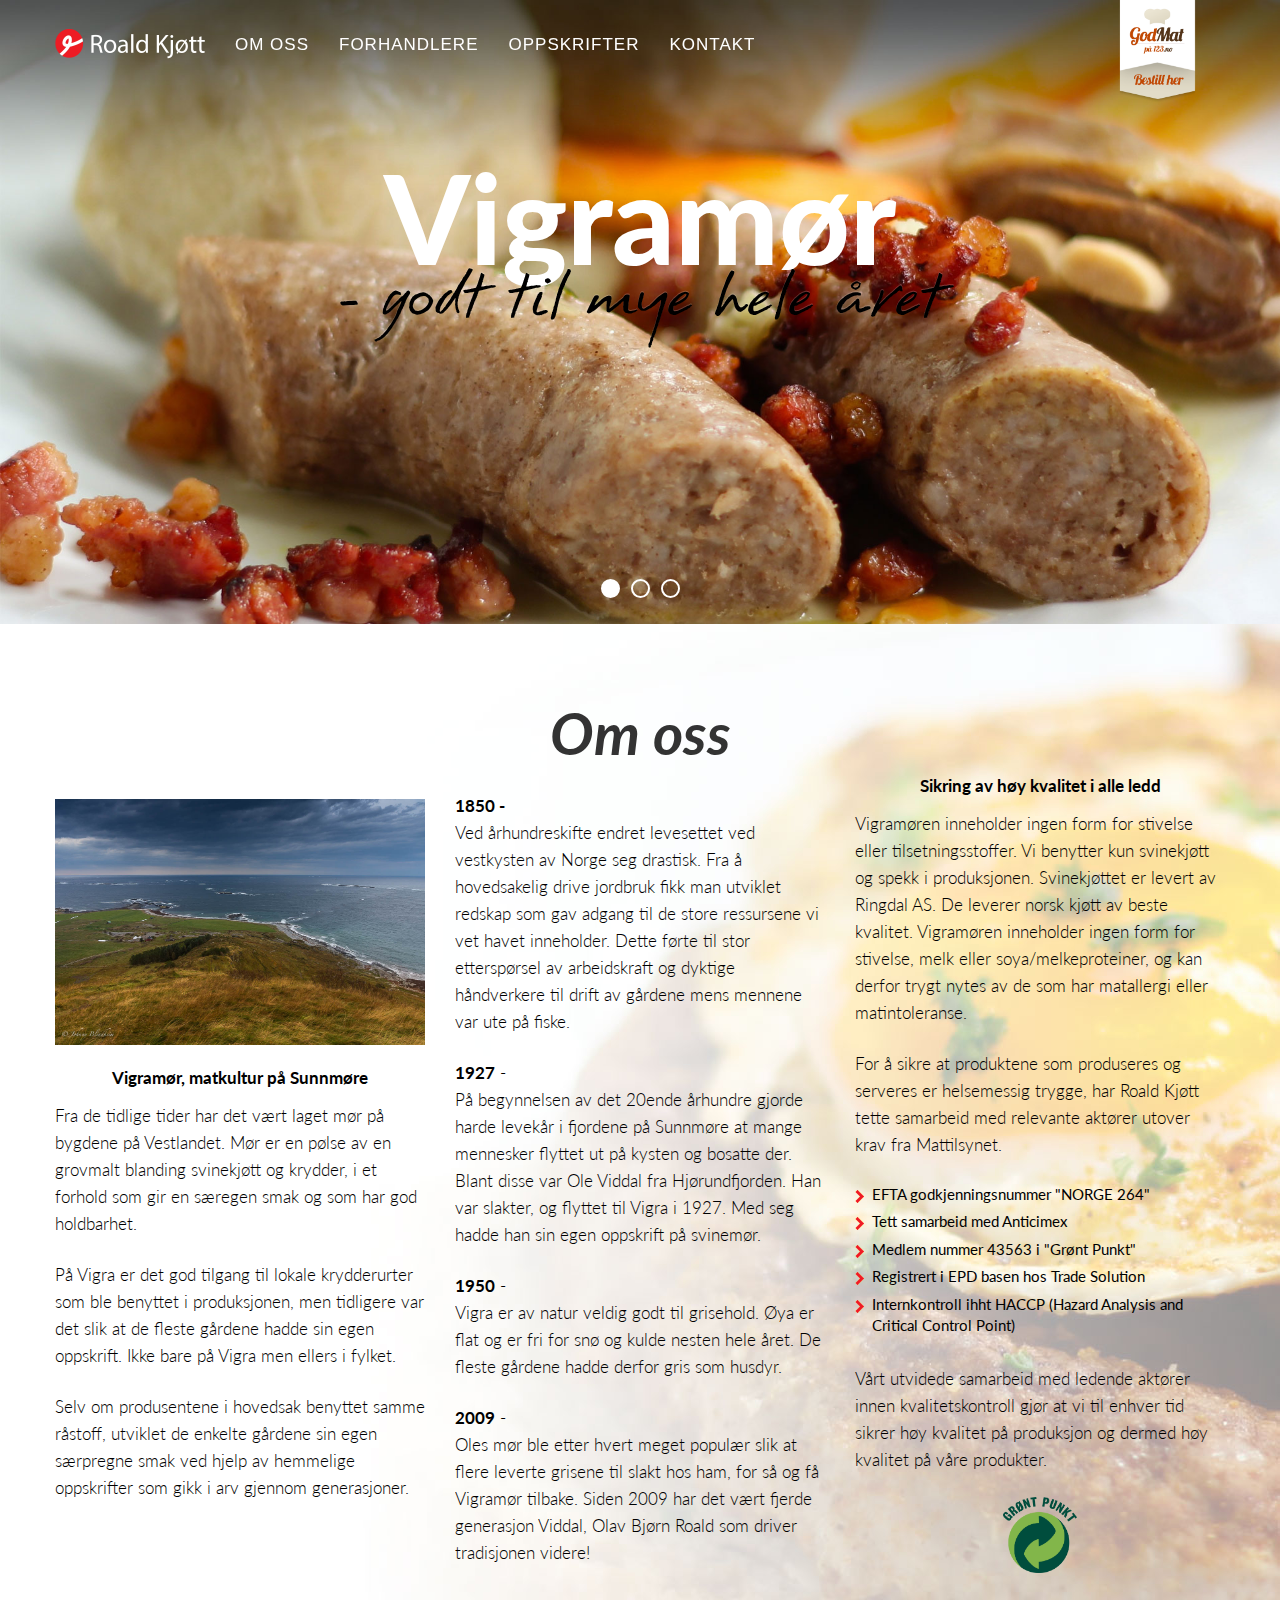
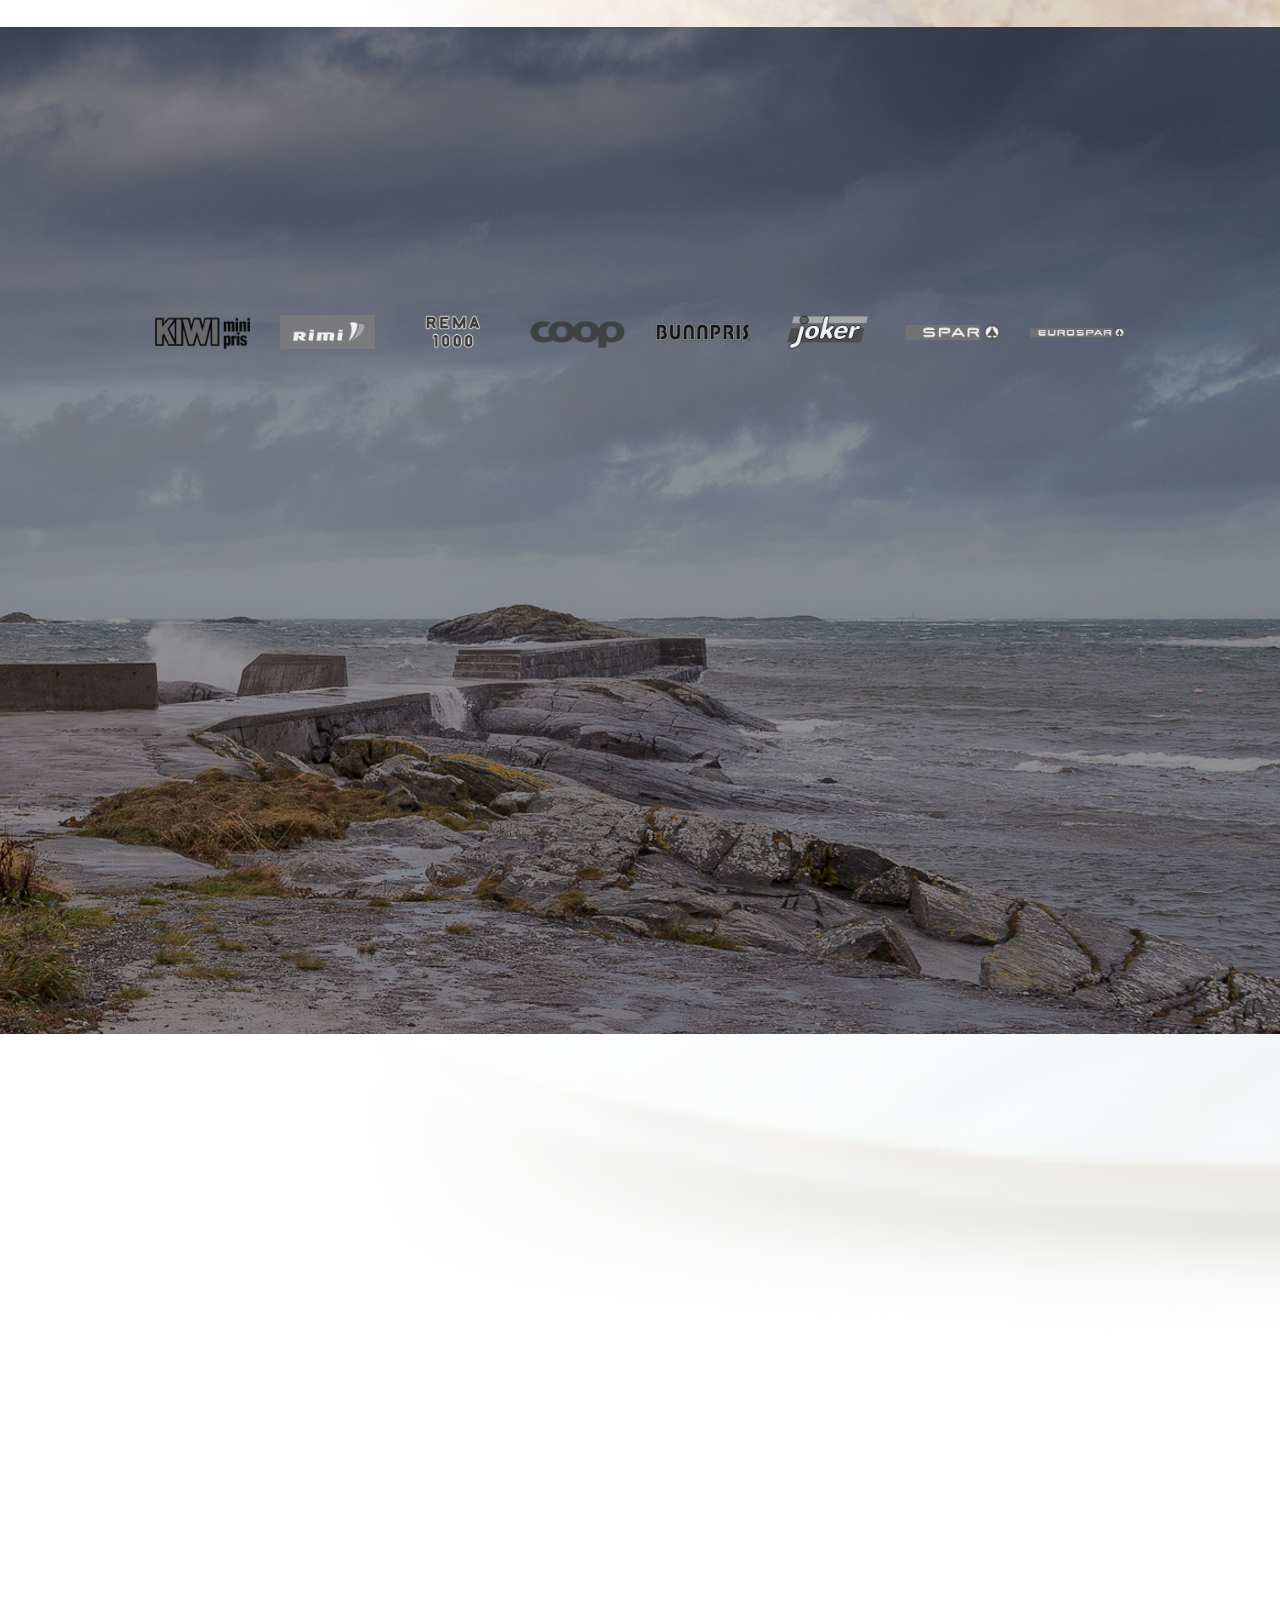
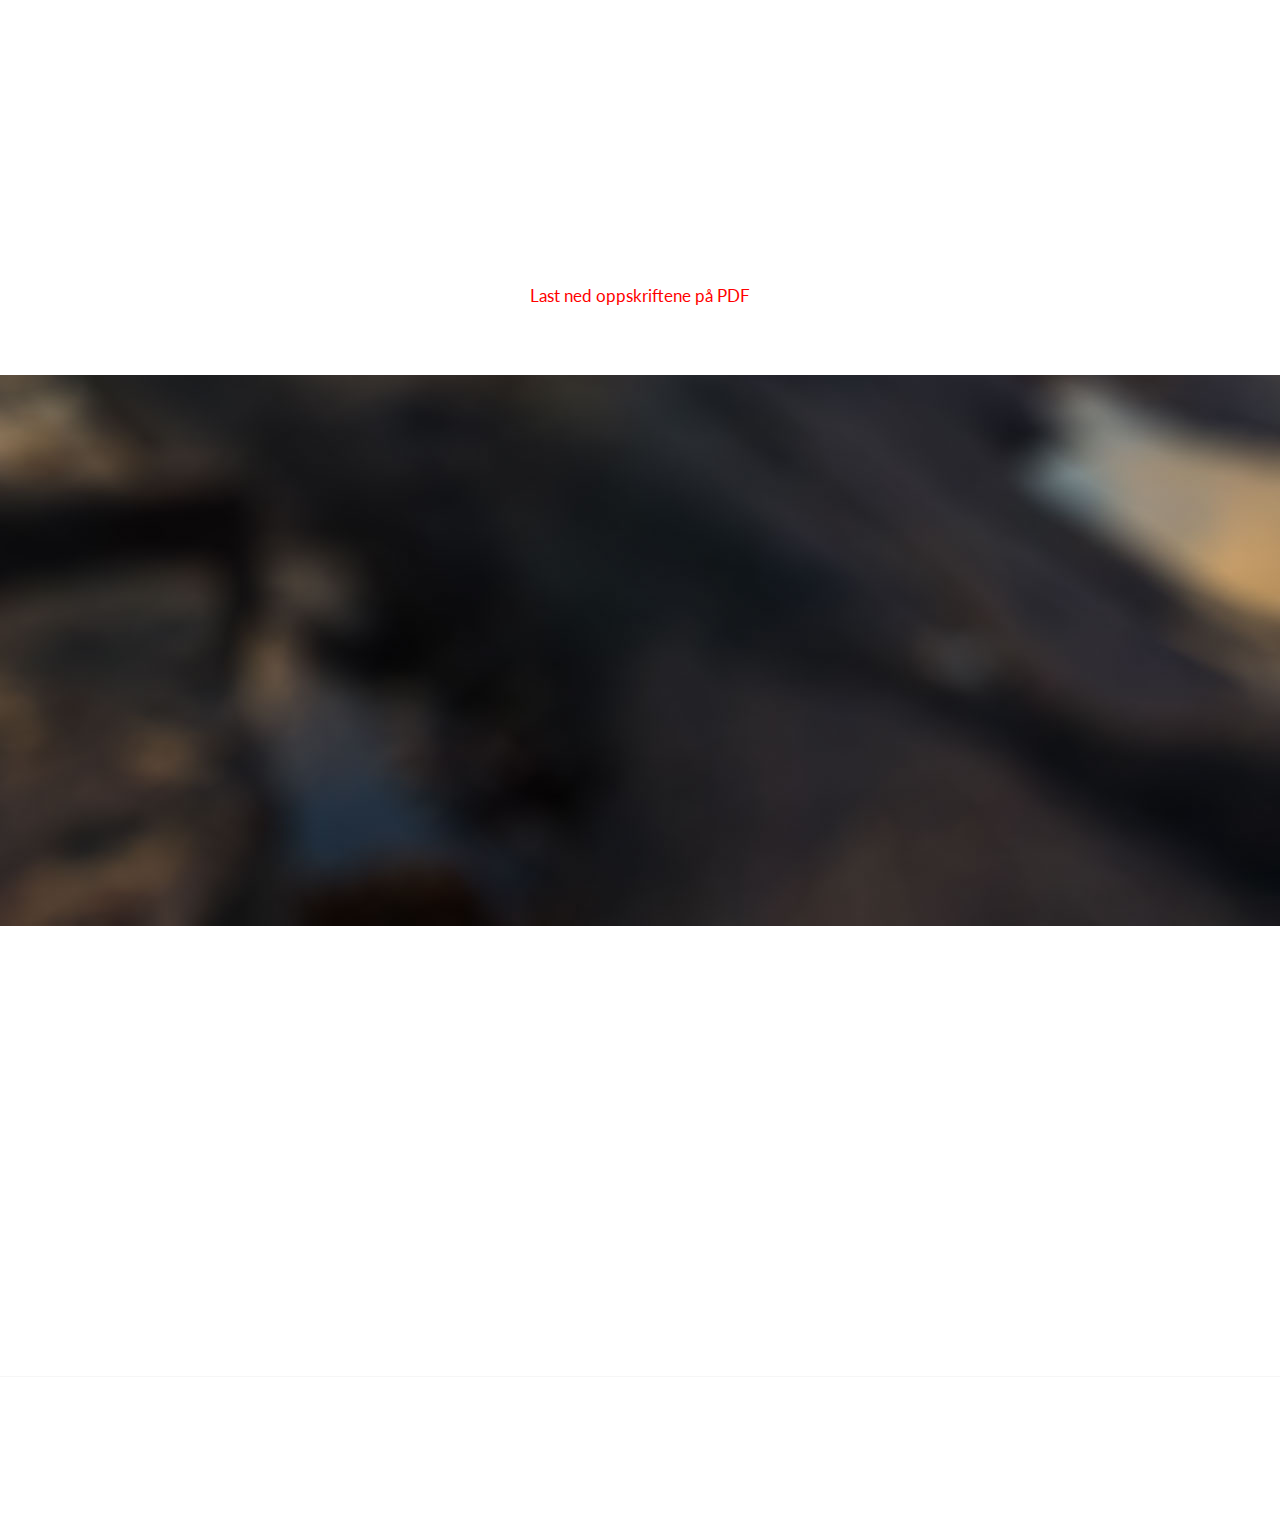
==== index.html @ 8f4da3b8 "Tekstjustering forhandlerside" ====
﻿<!DOCTYPE html>
<html lang="en">
<head>
<title>Vigramør</title>
<meta charset="utf-8">    
<meta name="viewport" content="width=device-width, initial-scale=1.0">
<link rel="shortcut icon" href="favicon.ico" type="image/x-icon" />
<link rel="shortcut icon" href="favicon.png" type="image/png" />
<meta name="description" content="Your description">
<meta name="keywords" content="Your keywords">
<meta name="author" content="Your name">
<meta name = "format-detection" content = "telephone=no" />
<!--CSS-->
<link rel="stylesheet" href="css/bootstrap.css" >
<link rel="stylesheet" href="css/style.css">
<!-- ANIMATION DISABLED <link rel="stylesheet" href="css/animate.css"> -->
<link rel="stylesheet" href="css/camera.css">
<link rel="stylesheet" href="css/touchTouch.css">
<link rel="stylesheet" href="fonts/font-awesome.css">
<!--JS-->
<script src="js/jquery.js"></script>
<script src="js/jquery-migrate-1.2.1.min.js"></script>
<script src="js/jquery.easing.1.3.js"></script>
<script src="js/jquery.mobilemenu.js"></script>
<script src="js/jquery.equalheights.js"></script> 
<script src="js/camera.js"></script>
<script src="js/touchTouch.jquery.js"></script>
<script src="js/easescroller.js"></script>
<script src="js/logoswitch.js"></script>
<!-- <script src='//maps.googleapis.com/maps/api/js?v=3.exp&amp;sensor=false'></script> -->

<script>
    $(document).ready(function(){
        jQuery('.camera_wrap').camera();
    });
</script>
<script>
   $(window).load(function() {
     // Initialize the gallery
    $('.thumb-box2 figure a').touchTouch();
  });
</script>
<!--[if (gt IE 9)|!(IE)]><!-->
<script src="js/wow/wow.js"></script>
<script src="js/wow/device.min.js"></script>
<script src="js/jquery.mobile.customized.min.js"></script>
<script>
    $(document).ready(function () {       
      if ($('html').hasClass('desktop')) {
        new WOW().init();
      }   
    });
</script>
<!--<![endif]-->

<!--[if lt IE 9]>
    <script src="https://oss.maxcdn.com/libs/html5shiv/3.7.0/html5shiv.js"></script>
    <script src="https://oss.maxcdn.com/libs/respond.js/1.3.0/respond.min.js"></script>

    <div id="ie6-alert" style="width: 100%; text-align:center;">
    <img src="http://beatie6.frontcube.com/images/ie6.jpg" alt="Upgrade IE 6" width="640" height="344" border="0" usemap="#Map" longdesc="http://die6.frontcube.com" />
      <map name="Map" id="Map"><area shape="rect" coords="496,201,604,329" href="http://www.microsoft.com/windows/internet-explorer/default.aspx" target="_blank" alt="Download Interent Explorer" /><area shape="rect" coords="380,201,488,329" href="http://www.apple.com/safari/download/" target="_blank" alt="Download Apple Safari" /><area shape="rect" coords="268,202,376,330" href="http://www.opera.com/download/" target="_blank" alt="Download Opera" /><area shape="rect" coords="155,202,263,330" href="http://www.mozilla.com/" target="_blank" alt="Download Firefox" />
        <area shape="rect" coords="35,201,143,329" href="http://www.google.com/chrome" target="_blank" alt="Download Google Chrome" />
      </map>
  </div>
  <![endif]-->
</head>
<body id="page-top" data-spy="scroll" data-target=".navbar-fixed-top">
    <!--header-->
    <div class="main">
        <header class="indent">
            <!-- <h1 class="navbar-brand navbar-brand_ wow fadeInDown" data-wow-delay="0.5s"><a href="index.html"><img src="img/logoNY.jpg" alt="logoNY"></a></h1> -->
            <!-- Navigation -->
            <nav id="hovedmeny" class="navbar navbar-default navbar-custom navbar-fixed-top" role="navigation">
                <div class="container">
                    <div class="navbar-header">
                        <button type="button" class="navbar-toggle collapsed" data-toggle="collapse" data-target="#navbar" aria-expanded="false" aria-controls="navbar">
                            <span class="sr-only">Toggle navigation</span>
                            <span class="icon-bar"></span>
                            <span class="icon-bar"></span>
                            <span class="icon-bar"></span>
                        </button>
                        <a class="navbar-brand page-scroll" href="#page-top">
                            <img id="hvitlogo" src="img/Roald-Kjottlogo-white.png" style="max-width:150px;" alt="Roald Kjøtt" title="Roald Kjøtt" />
                        </a>
                    </div>

                    <!-- Collect the nav links, forms, and other content for toggling -->
                    <div id="navbar" class="navbar-collapse collapse">
                        <ul class="nav navbar-nav navbar-left">
                            <!-- Hidden li included to remove active class from about link when scrolled up past about section -->
                            <li class="hidden">
                                <a href="#page-top"></a>
                            </li>
                            <li>
                                <a class="page-scroll" href="#historien">Om oss</a>
                            </li>
                            <li>
                                <a class="page-scroll" href="#forhandlere">Forhandlere</a>
                            </li>
                            <li>
                                <a class="page-scroll" href="#oppskrifter">Oppskrifter</a>
                            </li>
                            <!--
                            <li>
                                <a class="page-scroll" href="#produkter">Matsikkerhet</a>
                            </li>
                            -->
                            <li>
                                <a class="page-scroll" href="#kontakt">Kontakt</a>
                            </li>
                        </ul>
                    </div>
                    <!-- /.navbar-collapse -->
                </div>
                <!-- /.container -->
            </nav>
            <ul class="flag">
                <li class="wow fadeInDown" data-wow-delay="0.4s"><a href="http://123.no/produkt/vigram%C3%B8r" target="_blank"><img src="img/godmat_flag.png" class="godmatflagg" /></a><em></em></li>
            </ul>
        </header>
    </div>
    <div class="slider">
        <div class="slogan">
            <p class="title">Vigramør</p>
            <p class="subtitle">- godt til mye hele året</p>
        </div>
        <div class="camera_wrap">
            <div data-src="img/picture1.jpg"><div class="camera-caption fadeIn"></div></div>
            <div data-src="img/picture2.jpg"><div class="camera-caption fadeIn"></div></div>
            <div data-src="img/picture3.jpg"><div class="camera-caption fadeIn"></div></div>
        </div>
    </div>
    <!--content-->
    <div class="content">
        <div id="historien" class="thumb-box1">
            <div class="container">
                <div class="row">

                    <div class="col-lg-4 col-md-6 col-sm-6 wow fadeInUp ">
                        <h2 class="visible-xs" style="margin-top: 20px">Om oss</h2>
                        <div class="thumb-pad4 kolonne1">
                            <div class="thumbnail">
                                <figure><img src="img/vigra1.jpg" alt=""></figure>
                                <div class="caption">
                                    <h3>Vigramør, matkultur på Sunnmøre</h3>
                                    <p class="text-left">Fra de tidlige tider har det vært laget mør på bygdene på Vestlandet. Mør er en pølse av en grovmalt blanding svinekjøtt og krydder, i et forhold som gir en særegen smak og som har god holdbarhet.</p>
                                    <p class="text-left">På Vigra er det god tilgang til lokale krydderurter som ble benyttet i produksjonen, men tidligere var det slik at de fleste gårdene hadde sin egen oppskrift. Ikke bare på Vigra men ellers i fylket.</p>
                                    <p class="text-left">Selv om produsentene i hovedsak benyttet samme råstoff, utviklet de enkelte gårdene sin egen særpregne smak ved hjelp av hemmelige oppskrifter som gikk i arv gjennom generasjoner.</p>
                                </div>
                            </div>
                        </div>
                    </div>

                    <div class="col-lg-4 col-md-6 col-sm-6 wow fadeInUp" data-wow-delay="0.1s">
                        <h2 class="hidden-xs" style="margin-top: 20px">Om oss</h2>
                        <div class="thumb-pad4">
                            <div class="thumbnail">
                                <div class="caption">
                                    <p class="text-left">
                                        <b>1850 -</b><br />
                                        Ved århundreskifte endret levesettet ved vestkysten av Norge seg drastisk. Fra å hovedsakelig drive jordbruk fikk man utviklet redskap som gav adgang til de store ressursene vi vet havet inneholder. Dette førte til stor etterspørsel av arbeidskraft og dyktige håndverkere til drift av gårdene mens mennene var ute på fiske.
                                    </p>
                                    <p class="text-left">
                                        <b>1927</b> -<br />
                                        På begynnelsen av det 20ende århundre gjorde harde levekår i fjordene på Sunnmøre at mange mennesker flyttet ut på kysten og bosatte der.
                                        Blant disse var Ole Viddal fra Hjørundfjorden. Han var slakter, og flyttet til Vigra i 1927. Med seg hadde han sin egen oppskrift på svinemør.
                                    </p>
                                    <p class="text-left">
                                        <b>1950</b> -<br />
                                        Vigra er av natur veldig godt til grisehold. Øya er flat og er fri for snø og kulde nesten hele året. De fleste gårdene hadde derfor gris som husdyr.
                                    </p>
                                    <p class="text-left">
                                        <b>2009</b> -<br />
                                        Oles mør ble etter hvert meget populær slik at flere leverte grisene til slakt hos ham, for så og få Vigramør tilbake. Siden 2009 har det vært fjerde generasjon Viddal, Olav Bjørn Roald som driver tradisjonen videre!
                                    </p>
                                </div>
                            </div>
                        </div>

                        <!--
                            <ul class="list4 text-left">
                                <li>
                                    <time datetime="2014-01-01">1850 -</time>
                                    <div class="extra-wrap">
                                        <p>Ved århundreskifte endret levesettet ved vestkysten av Norge seg drastisk. Fra å hovedsakelig drive jordbruk fikk man utviklet redskap som gav adgang til de store ressursene vi vet havet inneholder. Dette førte til stor etterspørsel av arbeidskraft og dyktige håndverkere til drift av gårdene mens mennene var ute på fiske.</p>
                                    </div>
                                </li>
                                <li>
                                    <time datetime="2014-01-01">1900 -</time>
                                    <div class="extra-wrap">
                                        <p> På begynnelsen av det 20ende århundre gjorde harde levekår i fjordene på Sunnmøre at mange mennesker flyttet ut på kysten og bosatte der.</p>
                                    </div>
                                </li>
                                <li>
                                    <time datetime="2014-01-01">1927 -</time>
                                    <div class="extra-wrap">
                                        <p>Blant disse var Ole Viddal fra Hjørundfjorden. Han var slakter, og flyttet til Vigra i 1927. Med seg hadde han sin egen oppskrift på hvordan mør skulle lages.</p>
                                    </div>
                                </li>
                                <li>
                                    <time datetime="2014-01-01">1950 -</time>
                                    <div class="extra-wrap">
                                        <p>Vigra er av natur veldig godt til grisehold. Øya er flat og er fri for snø og kulde nesten hele året. De fleste gårdene hadde derfor gris som husdyr.</p>
                                    </div>
                                </li>
                                <li>
                                    <time datetime="2014-01-01">2009 -</time>
                                    <div class="extra-wrap">
                                        <p>Oles mør ble etter hvert meget populær slik at flere leverte grisene til slakt hos ham, for så og få Vigramør tilbake. Siden 2009 har det vært fjerde generasjon Viddal, Olav Bjørn Roald som driver tradisjonen videre!</p>
                                    </div>
                                </li>
                            </ul>
                            -->

                    </div>

                    <div class="col-lg-4 col-md-12 col-sm-12 wow fadeInUp" data-wow-delay="0.2s">
                        <h2> &nbsp; <!-- Overskriften over spalten til høyre--> <br /></h2>
                        <h3>Sikring av høy kvalitet i alle ledd</h3>
                        <p class="text-left">
                            Vigramøren inneholder ingen form for stivelse eller tilsetningsstoffer. Vi benytter kun svinekjøtt og spekk i produksjonen. Svinekjøttet er levert av Ringdal AS. De leverer norsk kjøtt av beste kvalitet. Vigramøren inneholder ingen form for stivelse, melk eller soya/melkeproteiner, og kan derfor trygt nytes av de som har matallergi eller matintoleranse.
                        <p class="text-left">
                            For å sikre at produktene som produseres og serveres er helsemessig trygge, har Roald Kjøtt tette samarbeid med relevante aktører utover krav fra Mattilsynet.
                            <ul class="list2">
                                <li class="text-left">EFTA godkjenningsnummer "NORGE 264"</li>
                                <li class="text-left">Tett samarbeid med Anticimex</li>
                                <li class="text-left">Medlem nummer 43563 i "Grønt Punkt"</li>
                                <li class="text-left">Registrert i EPD basen hos Trade Solution</li>
                                <li class="text-left">Internkontroll ihht HACCP (Hazard Analysis and Critical Control Point)</li>
                            </ul>
                        <p class="text-left">Vårt utvidede samarbeid med ledende aktører innen kvalitetskontroll gjør at vi til enhver tid sikrer høy kvalitet på produksjon og dermed høy kvalitet på våre produkter.</p>
                        <img src="img/Grønt-Punkt-Roald.png" style="max-width:20%" alt="Grønt Punkt" title="Grønt Punkt" />
                    </div>

                </div>
            </div>
        </div>

        <div id="forhandlere" class="stellar-section">
            <div class="thumb-box4" data-stellar-background-ratio="0.1">
                <div class="container">
                    <div class="row">
                        <div class="col-lg-10 col-lg-offset-1">
                            <p class="title wow fadeInUp">Forhandlere</p>
                            <div style="margin-bottom:10px; margin-top: 30px;" class="row">
                                <div class="col-md-6">
                                    <div class="row" style="margin-bottom: 10px;">
                                        <div class="col-xs-3">
                                            <img src="./img/logo/kiwi.png" style="max-width: 100%;">
                                        </div>
                                        <div class="col-xs-3">
                                            <img src="./img/logo/rimi.png" style="max-width: 100%;">
                                        </div>
                                        <div class="col-xs-3">
                                            <img src="./img/logo/rema1000.png" style="max-width: 100%;">
                                        </div>
                                        <div class="col-xs-3">
                                            <img src="./img/logo/coop.png" style="max-width: 100%;">
                                        </div>
                                    </div>
                                </div>
                                <div class="col-md-6">
                                    <div class="row">
                                        <div class="col-xs-3">
                                            <img src="./img/logo/bunnpris.png" style="max-width: 100%;">
                                        </div>
                                        <div class="col-xs-3">
                                            <img src="./img/logo/joker.png" style="max-width: 100%;">
                                        </div>
                                        <div class="col-xs-3">
                                            <img src="./img/logo/spar.png" style="max-width: 100%;">
                                        </div>
                                        <div class="col-xs-3">
                                            <img src="./img/logo/eurospar.png" style="max-width: 100%;">
                                        </div>
                                    </div>
                                </div>
                            </div>
                            <p class="description wow fadeInUp" data-wow-delay="0.1s">
                                Vi leverer Vigramør til mange butikker på Sunnmøre.<br />
                                I november og desember får du kjøpt fersk Vigramør fra fabrikkutsalget til Roald Kjøtt på Vigra.</br>
                                <span class="description mindretxt">Ønsker du å bli forhandler? Kontaktinformasjon nederst på siden.</span>
                            </p>
                            <p class="description wow fadeInUp" data-wow-delay="0.1s">
                                <b>Bor du utenfor Sunnmøre?</br>Kjøp Vigramør året rundt på nettbutikken:</b><br />
                                <a href="http://123.no/produkt/vigram%C3%B8r" target="_blank"><img src="./img/logo/godmat123.png" class="godmat123link"></a>
                            </p>
                        </div>
                    </div>
                </div>
            </div>
        </div>

        <div id="oppskrifter" class="thumb-box3">
            <div class="container">
                <div class="row">
                    <div class="col-lg-10 col-lg-offset-1 wow fadeIn">
                        <p class="title">Oppskrifter</p>
                        <p class="description">Vigramør - godt til mye hele året! Vigramøren kan benyttes til mye mer enn som tilbehør til juleribba og pinnekjøttet. Her er noen oppskrifter fra vår egen samling.</p>
                    </div>
                </div>
                <div class="clearfix"></div>
                <div class="col-lg-3 col-md-3 col-sm-3 wow fadeInUp text-left">
                    <div class="thumb-pad2">
                        <div class="thumbnail">
                            <div class="img-responsive center-block"><img style="margin-left: 10%; max-width:80%;" src="img/1-julemiddag.png" alt="Julemiddag" title="Julemiddag"></div>
                            <div class="caption">
                                <p>
                                    <h3 class="text-center">Julemiddag</h3>
                                    Kok opp rikelig vann i en kjele. Legg i Vigramøren, nytt oppkok.La den trekke ca 35-40 min. Deles opp i passelige biter før servering. Passer utmerket til pinnekjøtt, svineribbe, rødkål, surkål og poteter!
                                </p>
                            </div>
                        </div>
                    </div>
                </div>
                <div class="col-lg-3 col-md-3 col-sm-3 wow fadeInUp" data-wow-delay="0.1s">
                    <div class="thumb-pad2">
                        <div class="thumbnail">
                            <div class="img-responsive center-block"><img style="margin-left: 10%; max-width:80%;" src="img/2-stormsuppe.png" alt="Stormsuppe / Brennsnut" title="Stormsuppe / Brennsnut"></div>
                            <div class="caption">
                                <p>
                                    <h3 class="text-center">Stormsuppe / Brentsnut</h3>
                                    Kok opp en kjele med vann med bulljongterninger eller en pose Toro kjøttsuppe som basis. Tilsett friske, oppkuttede grønnsaker som kålrot, gulerøtter, selleri, purreløk, eller andre favoritter i tillegg til poteter. Form Vigramøren til små kjøtt boller. Vigramøren gir en fantastisk god kraft og smak.
                                </p>
                            </div>
                        </div>
                    </div>
                </div>
                <div class="col-lg-3 col-md-3 col-sm-3 wow fadeInUp" data-wow-delay="0.2s">
                    <div class="thumb-pad2">
                        <div class="thumbnail">
                            <div class="img-responsive center-block"><img style="margin-left: 10%; max-width:80%;" src="img/3-potetball.png" alt="Potetball / Komle" title="Potetball / Komle"></div>
                            <div class="caption">
                                <p>
                                    <h3 class="text-center">Potetball / Komle</h3>
                                    Kok opp rikelig vann i en kjele. Legg i Vigramøren og gi et nytt oppkok. La den videre trekke i ca 35-40 min. Deles opp i passelige biter før servering. Kombiner Vigramøren med annet godt tilbehør som kålrot og lettsaltet fårekjøtt. Husk bacon biten i ballen! God appetitt!
                                </p>
                            </div>
                        </div>
                    </div>
                </div>
                <div class="col-lg-3 col-md-3 col-sm-3 wow fadeInUp" data-wow-delay="0.2s">
                    <div class="thumb-pad2">
                        <div class="thumbnail">
                            <div class="img-responsive center-block"><img style="margin-left: 10%; max-width:80%;" src="img/4-brennsnut-thai.png" alt="Vigramor thai style" title="Vigramor thai style"></div>
                            <div class="caption">
                                <p>
                                    <h3 class="text-center">Stekt Vigramør, "Thai-Style"</h3>
                                    Del Vigramøen opp i passelige biter. Del deretter bitene på langs og stek Vigramøren godt i stekepannen. Serveres med Jasminris, gjerne Thai Hom Mali Rice, soyasaus og frisk salat og chilli etter ønske.
                                </p>
                            </div>
                        </div>
                    </div>
                </div>
                <div class="clearfix"></div>
                <div class="row"><a href="./files/oppskrifter_vigramor.pdf">Last ned oppskriftene på PDF</a></div>
            </div>
        </div>

        <div id="kontakt" class="stellar-section">
            <div class="thumb-box2" data-stellar-background-ratio="0.1">
                <div class="container">
                    <div class="row">
                        <div class="col-lg-10 col-lg-offset-1">
                            <p class="title wow fadeInUp">Kontakt oss</p>
                            <p class="description wow fadeInUp" data-wow-delay="0.1s">Telefon: <a href="tel:+4798871275">988 71 275</a>, epost: <a href="mailto:post@vigramor.no">post@vigramor.no</a></p>
                        </div>
                    </div>
                </div>
            </div>
        </div>

        <!--
        <div id="produkt" class="stellar-section">
            <div class="thumb-box4" data-stellar-background-ratio="0.1">
                <div class="container">
                    <div class="row">
                        <div class="col-lg-10 col-lg-offset-1">
                            <p class="title wow fadeInUp">Kontakt oss</p>
                            <p class="description wow fadeInUp" data-wow-delay="0.1s">For å finne veien til oss gjør du som følger. Ta av til høyre etter flyplassen!</p>
                        </div>
                    </div>
                </div>
            </div>
        </div>
        -->
        <!--
        <div id="kontakt" class="thumb-box5">
            <div class="container">
                <div class="row">

                    <div class="col-lg-10 col-lg-offset-1">
                        <p class="title">
                            Kontakt oss.
                        </p>
                        <p class="description wow fadeInUp" data-wow-delay="0.1s">
                            Sving til høyre etter Vigra lufthavn.
                        </p>
                        <a href="#" class="btn-default btn1 wow fadeInUp" data-wow-delay="0.2s">Her legger vi inn kart<em></em></a>
                    </div>
                    <div class="col-lg-6 col-md-6 col-sm-6 wow fadeInLeft">
                        <div class="box box1">
                            <p class="title">Bestill Online</p>
                            <p>Lorem ipsum dolor sit amet conse ctetur adipisicing elit, sed do eiusmod tempor incididunt ut labore et dolore.</p>
                            <a href="#" class="fa fa-angle-right"></a>
                        </div>
                    </div>
                    <div class="col-lg-6 col-md-6 col-sm-6 wow fadeInRight">
                        <div class="box box2">
                            <p class="title">Denne Slettes</p>
                            <p>Lorem ipsum dolor sit amet conse ctetur adipisicing elit, sed do eiusmod tempor incididunt ut labore et dolore.</p>
                            <a href="#" class="fa fa-angle-right"></a>
                        </div>
                    </div>
                </div>
            </div>
        </div>
        -->
    </div>
    <section class="content_map">
        <div class="google-map-api">
            <div id="map-canvas" class="gmap"></div>
        </div>
    </section>
    <!--footer-->
    <footer>
        <div class="container">
            <p class="wow fadeInDown"><a href="http://www.rgconsulting.no">RG Consulting</a> &copy; <em id="copyright-year"></em>. Alle rettigheter</p>
        </div>
        <!--More Bakery Website Templates at <a rel="nofollow" href="http://www.templatemonster.com/category/bakery-website-templates/" target="_blank">TemplateMonster.com</a> -->
    </footer>
    <script src="js/bootstrap.min.js"></script>
    <script src="js/tm-scripts.js"></script>
    <script type="text/javascript">
        google_api_map_init();
        function google_api_map_init() {
            var map;
            var coordData = new google.maps.LatLng(parseFloat(40.646197), parseFloat(-73.9724068, 14));
            var markCoord1 = new google.maps.LatLng(parseFloat(40.643180), parseFloat(-73.9874068, 14));
            var markCoord2 = new google.maps.LatLng(parseFloat(40.6522180), parseFloat(-73.9984068, 14));
            var markCoord3 = new google.maps.LatLng(parseFloat(40.6480000), parseFloat(-73.9724068, 14));
            var markCoord4 = new google.maps.LatLng(parseFloat(40.6442180), parseFloat(-73.9664068, 14));
            var markCoord5 = new google.maps.LatLng(parseFloat(40.6379180), parseFloat(-73.9552068, 14));
            var marker;

            var styleArray = [
    {
        "featureType": "water",
        "stylers": [
            {
                "visibility": "on"
            },
            {
                "color": "#acbcc9"
            }
        ]
    },
    {
        "featureType": "landscape",
        "stylers": [
            {
                "color": "#f2e5d4"
            }
        ]
    },
    {
        "featureType": "road.highway",
        "elementType": "geometry",
        "stylers": [
            {
                "color": "#c5c6c6"
            }
        ]
    },
    {
        "featureType": "road.arterial",
        "elementType": "geometry",
        "stylers": [
            {
                "color": "#e4d7c6"
            }
        ]
    },
    {
        "featureType": "road.local",
        "elementType": "geometry",
        "stylers": [
            {
                "color": "#fbfaf7"
            }
        ]
    },
    {
        "featureType": "poi.park",
        "elementType": "geometry",
        "stylers": [
            {
                "color": "#c5dac6"
            }
        ]
    },
    {
        "featureType": "administrative",
        "stylers": [
            {
                "visibility": "on"
            },
            {
                "lightness": 33
            }
        ]
    },
    {
        "featureType": "road"
    },
    {
        "featureType": "poi.park",
        "elementType": "labels",
        "stylers": [
            {
                "visibility": "on"
            },
            {
                "lightness": 20
            }
        ]
    },
    {},
    {
        "featureType": "road",
        "stylers": [
            {
                "lightness": 20
            }
        ]
    }
            ]

            var markerIcon = {
                url: "img/gmap_marker.png",
                size: new google.maps.Size(104, 104),
                origin: new google.maps.Point(0, 0),
                anchor: new google.maps.Point(21, 70)
            };
            var markerIcon2 = {
                url: "img/gmap_marker2.png",
                size: new google.maps.Size(104, 104),
                origin: new google.maps.Point(0, 0),
                anchor: new google.maps.Point(21, 70)
            };
            function initialize() {
                var mapOptions = {
                    zoom: 14,
                    center: coordData,
                    scrollwheel: false,
                    styles: styleArray
                }

                var contentString = "<div></div>";
                var infowindow = new google.maps.InfoWindow({
                    content: contentString,
                    maxWidth: 200
                });

                var map = new google.maps.Map(document.getElementById("map-canvas"), mapOptions);
                marker = new google.maps.Marker({
                    map: map,
                    position: markCoord1,
                    icon: markerIcon
                });

                marker1 = new google.maps.Marker({
                    map: map,
                    position: markCoord2,
                    icon: markerIcon2
                });

                marker2 = new google.maps.Marker({
                    map: map,
                    position: markCoord3,
                    icon: markerIcon
                });

                marker3 = new google.maps.Marker({
                    map: map,
                    position: markCoord4,
                    icon: markerIcon2
                });

                marker4 = new google.maps.Marker({
                    map: map,
                    position: markCoord5,
                    icon: markerIcon
                });

                var contentString = '<div id="content">' +
                 '<div id="siteNotice">' +
                 '</div>' +
                 '<div id="bodyContent">' +
                 '<p>4578 Marmora Road, Glasgow D04 89GR <span>800 2345-6789</span></p>' +
                 '</div>' +
                 '</div>';

                var contentString1 = '<div id="content">' +
                '<div id="siteNotice">' +
                '</div>' +
                '<div id="bodyContent">' +
                '<p>4578 Marmora Road, Glasgow D04 89GR <span>800 2345-6789</span></p>' +
                '</div>' +
                '</div>';

                var contentString2 = '<div id="content">' +
                '<div id="siteNotice">' +
                '</div>' +
                '<div id="bodyContent">' +
                '<p>4578 Marmora Road, Glasgow D04 89GR <span>800 2345-6789</span></p>' +
                '</div>' +
                '</div>';

                var contentString3 = '<div id="content">' +
                '<div id="siteNotice">' +
                '</div>' +
                '<div id="bodyContent">' +
                '<p>4578 Marmora Road, Glasgow D04 89GR <span>800 2345-6789</span></p>' +
                '</div>' +
                '</div>';

                var contentString4 = '<div id="content">' +
                '<div id="siteNotice">' +
                '</div>' +
                '<div id="bodyContent">' +
                '<p>4578 Marmora Road, Glasgow D04 89GR <span>800 2345-6789</span></p>' +
                '</div>' +
                '</div>';

                var infowindow = new google.maps.InfoWindow({
                    content: contentString
                });

                var infowindow1 = new google.maps.InfoWindow({
                    content: contentString1
                });

                var infowindow2 = new google.maps.InfoWindow({
                    content: contentString2
                });

                var infowindow2 = new google.maps.InfoWindow({
                    content: contentString3
                });

                var infowindow2 = new google.maps.InfoWindow({
                    content: contentString4
                });



                google.maps.event.addListener(marker, 'click', function () {
                    infowindow.open(map, marker);
                    $('.gm-style-iw').parent().parent().addClass("gm-wrapper");
                });

                google.maps.event.addListener(marker1, 'click', function () {
                    infowindow.open(map, marker1);
                    $('.gm-style-iw').parent().parent().addClass("gm-wrapper");
                });

                google.maps.event.addListener(marker2, 'click', function () {
                    infowindow.open(map, marker2);
                    $('.gm-style-iw').parent().parent().addClass("gm-wrapper");
                });

                google.maps.event.addListener(marker3, 'click', function () {
                    infowindow.open(map, marker3);
                    $('.gm-style-iw').parent().parent().addClass("gm-wrapper");
                });

                google.maps.event.addListener(marker4, 'click', function () {
                    infowindow.open(map, marker4);
                    $('.gm-style-iw').parent().parent().addClass("gm-wrapper");
                });

                google.maps.event.addDomListener(window, 'resize', function () {

                    map.setCenter(coordData);

                    var center = map.getCenter();
                });
            }

            google.maps.event.addDomListener(window, "load", initialize);

        }
    </script>
</body>

</html>
---- css/style.css ----
@import url(//fonts.googleapis.com/css?family=Lato:100,300,400,700,900);
@import url(//fonts.googleapis.com/css?family=Yesteryear);
/*========================================================
                    Main layout styles
=========================================================*/
body {
	background: #ffffff;
	font: 17px 'Lato', "Helvetica Neue", Helvetica, Arial, sans-serif;
	line-height: 1.428571429;
	color: #000000;
}
a {
	text-decoration: none;
	color: #ff0000;
}
a:hover {
	text-decoration: none;
	color: #a50000;
}
a:focus {
	text-decoration: none;
	background: none;
}
a[href^="tel:"] {
 color: inherit;
 text-decoration: none;
}
textarea, input[type="text"], input[type="email"], input[type="search"], input[type="password"] {
	-webkit-appearance: none;
	-moz-appearance: caret;
}
p {
	margin-bottom: 24px;
	font-weight: 300;
	line-height: 27px;
}
h1.navbar-brand_ {
	margin: 0px 0 0 0;
	padding: 0;
	float: left;
	height: auto;
	position: fixed;
	top: 0;
	z-index: 10;
}
h1.navbar-brand_ a {
	display: inline-block;
}
h1.navbar-brand_ a img {
	width: 100%;
}
h2 {
	font: bold italic 58px/1em 'Lato', "Helvetica Neue", Helvetica, Arial, sans-serif;
	margin: 0 0 30px 0;
	color: #333;
	text-align: center;
}
h3 {
	font: bold 17px/27px 'Lato', "Helvetica Neue", Helvetica, Arial, sans-serif;
	color: #000000;
	margin: 0 0 11px 0;
}
.extra-wrap {
	overflow: hidden;
}
.content {
	padding: 0;
	background: #ffffff;
}
.content.indent {
	padding: 64px 0 0 0;
	background: #ffffff;
}
.content.indent.pict1 {
	background: #ffffff url(../img/vigra2.jpg) right center no-repeat;
}
.content.indent.pict2 {
	background: #ffffff url(../img/vigra2.jpg) right bottom no-repeat;
}
.center {
	text-align: center;
}
.main {
	position: relative;
}
/*========================================================
                    header
=========================================================*/
header {
	position: relative;
	margin: 0;
	padding: 0 0 0 65px;
	z-index: 11;
	background: url(../img/bg_pic4.jpg) center 0 no-repeat;
	overflow: hidden;
}
header.indent {
	background: none;
	position: absolute;
	top: 0;
	left: 0;
	width: 100%;
	overflow: visible;
}
header .title {
	font: 900 123px/1em 'Lato', "Helvetica Neue", Helvetica, Arial, sans-serif;
	color: #ffffff;
	text-align: center;
	margin: 31px 0 24px 0;
	position: relative;
	z-index: -1;
}
header .title span {
	color: #ed1c24;
	font-weight: 300;
	font-size: 87px;
	text-transform: uppercase;
}
.flag {
	padding: 0;
	margin: 0;
	list-style: none;
	float: right;
	position: fixed;
	top: 0;
	right: 76px;
	z-index: 9999999999;
	-webkit-transition: all 0.25s ease;
	-o-transition: all 0.25s ease;
	transition: all 0.25s ease;
}

.flag .godmatflagg {
	max-width:80%;
	-webkit-transition: all 0.25s ease;
	-o-transition: all 0.25s ease;
	transition: all 0.25s ease;
}

.flag .godmatflagg:hover {
	max-width:85%;
}

.flag li {
	display: block;
	float: left;
	width: 93px;
	margin-left: 4px;
	text-align: center;
	position: relative;
}
.flag li:first-child a {
	
}
.flag li:first-child em {
	
}
.flag a {
	font: italic bold 21px 'Lato';
	color: #ffffff;
	display: block;
	padding: 0px 0 22px 0;
	-webkit-transition: all 0.25s ease;
	-o-transition: all 0.25s ease;
	transition: all 0.25s ease;
}
.flag a:hover {
	
}
.flag em {

}
/* menu
========================================================*/
.navbar-custom {
    margin-bottom: 0;
    border-bottom: 1px solid rgba(255,255,255,.3);
    text-transform: uppercase;
    font-family: Montserrat,"Helvetica Neue",Helvetica,Arial,sans-serif;
    background-color: #000;
}

.navbar-custom .navbar-brand {
    font-weight: 700;
    margin-top: -5px;
}

.navbar-custom .navbar-nav li a {
	color: white;
}

.navbar-custom .navbar-nav li a:hover {
	background: rgba(255,255,255,.5);
}

.navbar-custom .navbar-brand:focus {
    outline: 0;
}

.navbar-custom .navbar-brand .navbar-toggle {
    padding: 4px 6px;
    font-size: 16px;
    color: #fff;
}

.navbar-custom button.navbar-toggle.collapsed {
	background: rgba(255,255,255,.9);
}

.navbar-default .navbar-toggle {
	border-color: #777;
}

.navbar-custom .navbar-brand .navbar-toggle:focus,
.navbar-custom .navbar-brand .navbar-toggle:active {
    outline: 0;
}

.navbar-custom a {
    color: #fff;
}

.navbar-custom .nav li.active {
    outline: nonte;
    background-color: rgba(255,255,255,.3);
}

.navbar-custom .nav li a {
    -webkit-transition: background .3s ease-in-out;
    -moz-transition: background .3s ease-in-out;
    transition: background .3s ease-in-out;
}

.navbar {
    padding: 20px 0;
    border-bottom: 0;
    background: 0 0;
    letter-spacing: 1px;
    -webkit-transition: background .5s ease-in-out,padding .5s ease-in-out;
    -moz-transition: background .5s ease-in-out,padding .5s ease-in-out;
    transition: background .5s ease-in-out,padding .5s ease-in-out;
}

.top-nav-collapse {
        padding: 0;
        background-color: rgba(0,0,0,.8);
    }

.navbar-custom .top-nav-collapse {
        border-bottom: 1px solid rgba(0,0,0,.8);
    }

.navbar-collapse.collapse.in {
	background: rgba(0,0,0,.8);
	z-index: 999999999999;
	-webkit-transition: background .3s ease-in-out,padding .3s ease-in-out;
    -moz-transition: background .3s ease-in-out,padding .3s ease-in-out;
    transition: background .3s ease-in-out,padding .3s ease-in-out;
}

.navbar-default .navbar-collapse, .navbar-default .navbar-form {
border-color: #666;
}

.navbar-toggle {
	margin-right: 80px;
}
/*========================================================
                    -Content-
=========================================================*/
#toTop {
	display: none;
	text-decoration: none;
	position: fixed;
	bottom: 80px;
	right: 30px;
	width: 42px;
	height: 42px;
	overflow: hidden;
	border: none;
	z-index: 20;
	text-indent: -9999px;
	background: url(../img/top.png) 0 top no-repeat;
}
#toTop:hover {
	outline: none;
	opacity: 0.5;
	filter: alpha(opacity=50);
}
.who-box {
	overflow: hidden;
	background: #ffffff url(../img/bg_pic6.jpg) right bottom no-repeat;
}
.who-box .col-lg-4 {
	margin-bottom: 30px;
}
.thumb-box1 {
	text-align: center;
	padding: 60px 0 37px 0;
	overflow: hidden;
	background: #ffffff url(../img/bg_pic2.jpg) right 0 no-repeat;
}
.thumb-box1 .title {
	font: bold italic 58px/1em 'Lato';
	color: #333;
	margin: 0 0 10px 0;
}
.thumb-box1 .description {
	font: 300 italic 35px/47px 'Lato';
	color: #333;
	margin: 0 0 43px 0;
}
.thumb-box2 {
	padding: 200px 0 199px 0;
	overflow: hidden;
	background-position: 100% 100%;
	position: relative;
	background-image: url(../img/vigra2v2.jpg);
	text-align: center;
}
.thumb-box2 .title {
	font: bold italic 58px/1em 'Lato';
	color: #ffffff;
	margin-bottom: 14px;
}
.thumb-box2 .description {
	font: 300 italic 35px/47px 'Lato';
	color: #ffffff;
	margin-bottom: 33px;
}
.thumb-box3 {
	text-align: center;
	padding: 82px 0 67px 0;
	overflow: hidden;
	background: #ffffff url(../img/bg_pic2.jpg) right bottom no-repeat;
}
.thumb-box3 .title {
	font: bold italic 58px/1em 'Lato';
	color: #333;
	margin-bottom: 14px;
}
.thumb-box3 .description {
	font: 300 italic 35px/47px 'Lato';
	color: #333;
	margin-bottom: 41px;
}
.thumb-box4 {
	padding: 200px 0 199px 0;
	overflow: hidden;
	background-position: 100% 100%;
	position: relative;
	background-image: url(../img/vigra3v2.jpg);
	text-align: center;
}
.thumb-box4 .title {
	font: bold italic 58px/1em 'Lato';
	color: #ffffff;
	margin-bottom: 14px;
}
.thumb-box4 .description {
	font: 300 italic 35px/47px 'Lato';
	color: #ffffff;
	margin-bottom: 33px;
}
.thumb-box4 .description .mindretxt {
	font: 300 italic 25px 'Lato';
}.thumb-box5 {
	padding: 60px 0 30px 0;
	overflow: hidden;
}
.thumb-box5 .box {
	padding: 51px 60px 39px 60px;
	margin-bottom: 30px;
	text-align: center;
}
.thumb-box5 .box.box1 {
	background: #f6f6f6 url(../img/banner_bg1.jpg) left 0 no-repeat;
}
.thumb-box5 .box.box2 {
	background: #f6f6f6 url(../img/banner_bg2.jpg) right 0 no-repeat;
}
.thumb-box5 .box .title {
	color: #ed1c24;
	font: bold italic 38px/1em 'Lato', "Helvetica Neue", Helvetica, Arial, sans-serif;
	margin-bottom: 0;
}
.thumb-box5 .box a {
	width: 38px;
	height: 38px;
	border-radius: 100%;
	background: #ed1c24;
	line-height: 38px;
	text-align: center;
	color: #ffffff;
	font-size: 17px;
	-webkit-transition: all 0.25s;
	-o-transition: all 0.25s;
	transition: all 0.25s;
}
.thumb-box5 .box a:hover {
	background: #333;
}
.thumb-box5 p {
	margin-bottom: 16px;
}
.thumb-box6 {
	padding: 70px 0 47px 0;
	overflow: hidden;
	background-position: 100% 100%;
	position: relative;
	text-align: center;
	background-image: url(../img/bg_pic5.jpg);
}
.thumb-box6 h2 {
	color: #ffffff;
	font-size: 76px;
}
.thumb-box7 {
	padding: 64px 0 20px 0;
	overflow: hidden;
}
.thumb-box7 .col-lg-4 {
	margin-bottom: 40px;
}
.thumb-box8 {
	overflow: hidden;
	padding: 0 0 25px 0;
}
.thumb-box9 {
	overflow: hidden;
	padding: 0 0 25px 0;
	background: #ffffff url(../img/bg_pic8.jpg) right top no-repeat;
}
.thumb-box10 {
	padding: 177px 0 219px 0;
	overflow: hidden;
	background-position: 100% 100%;
	position: relative;
	background-image: url(../img/bg_pic7.jpg);
	text-align: center;
}
.thumb-box10 .title {
	font: bold italic 58px/76px 'Lato';
	color: #ffffff;
	margin-bottom: 36px;
}
.thumb-box11 {
	overflow: hidden;
	padding: 64px 0 47px 0;
	background: #ffffff url(../img/vigra21.jpg) right top no-repeat;
	text-align: center;
}
.thumb-box11 h2 {
	margin: 0 0 10px 0;
}
.thumb-box11 .description {
	font: 300 italic 35px/47px 'Lato', "Helvetica Neue", Helvetica, Arial, sans-serif;
	color: #333;
}
.thumb-box12 {
	padding: 170px 0 197px 0;
	overflow: hidden;
	background-position: 100% 100%;
	position: relative;
	text-align: center;
	background-image: url(../img/bg_pic9.jpg);
}
.thumb-box12 .title {
	font: bold italic 58px/1em 'Lato', "Helvetica Neue", Helvetica, Arial, sans-serif;
	color: #ffffff;
	margin: 0 0 14px 0;
}
.thumb-box12 .description {
	font: 300 italic 35px/47px 'Lato', "Helvetica Neue", Helvetica, Arial, sans-serif;
	color: #ffffff;
	margin: 0;
}
.thumb-box13 {
	padding: 0 0 85px 0;
	overflow: hidden;
}
.thumb-box14 {
	padding: 70px 0 105px 0;
	overflow: hidden;
	margin-bottom: 85px;
	background-position: 100% 100%;
	position: relative;
	text-align: center;
	background-image: url(../img/vigra20.jpg);
}
.thumb-box14 h2 {
	color: #ffffff;
}
.errorBox {
	text-align: center;
	overflow: hidden;
	padding: 50px 0 150px 0;
}
.errorBox .title {
	font: 156px/1em 'Lato', "Helvetica Neue", Helvetica, Arial, sans-serif;
	color: #ed1c24;
	text-transform: uppercase;
	margin-bottom: 23px;
}
.errorBox .description {
	font: 60px/1em 'Lato', "Helvetica Neue", Helvetica, Arial, sans-serif;
	color: #000000;
	text-transform: uppercase;
	margin-bottom: 28px;
}
/* thumbs
========================================================*/
.thumb-pad1 {
	margin: 0 0 40px 0;
}
.thumb-pad1 .thumbnail {
	position: relative;
	margin: 0;
	border-radius: 0;
	box-shadow: none;
	border: none;
	padding: 0;
	overflow: hidden;
	background: none;
}
.thumb-pad1 .thumbnail .caption {
	padding: 0;
	overflow: hidden;
	text-align: center;
}
.thumb-pad1 .thumbnail .caption p {
	font: 300 17px/27px 'Lato';
	color: #000000;
	margin-bottom: 0;
}
.thumb-pad1 figure {
	margin: 0 0 23px 0;
}
.thumb-pad1 figure img {
	width: 100%;
}
.thumb-pad2 {
	margin: 0;
	padding: 0;
	text-align: left;
}
.thumb-pad2 .thumbnail {
	position: relative;
	margin: 0;
	border-radius: 0;
	box-shadow: none;
	border: none;
	padding: 0;
	background: none;
}
.thumb-pad2 .thumbnail .badge {
	border-radius: 100%;
	background: #ed1c24;
	text-align: center;
	font: bold italic 36px/67px 'Lato';
	width: 77px;
	height: 77px;
	margin-bottom: 18px;
}
.thumb-pad2 .thumbnail .caption {
	padding: 0;
	font-weight: 300;
}
.thumb-pad2-1 {
	margin: 0 0 30px 0;
	padding: 0 0 20px 0;
	background: #20acb8;
	text-align: center;
}
.thumb-pad2-1 .thumbnail {
	position: relative;
	margin: 0;
	border-radius: 0;
	box-shadow: none;
	border: none;
	padding: 0;
	background: none;
}
.thumb-pad2-1 .thumbnail .caption {
	padding: 0 45px;
}
.thumb-pad2-1 .thumbnail .caption .title {
	font: 300 30px/1em 'Lato', "Helvetica Neue", Helvetica, Arial, sans-serif;
	text-transform: uppercase;
	color: #ffffff;
}
.thumb-pad2-1 .thumbnail .caption p {
	color: #ffffff;
	font-size: 14px;
	line-height: 21px;
	margin-bottom: 10px;
}
.thumb-pad2-1 .thumbnail .caption a {
	display: inline-block;
}
.thumb-pad2-1 .thumbnail .caption a:hover {
	opacity: 0.7;
	filter: alpha(opacity=70);
}
.thumb-pad2-1 figure {
	margin: 0 0 31px 0;
}
.thumb-pad2-1 figure img {
	width: 100%;
}
.thumb-pad3 {
	margin: 0 0 40px 0;
	text-align: left;
}
.thumb-pad3 figure {
	margin: 0 0 20px 0;
}
.thumb-pad3 figure img {
	width: 100%;
}
.thumb-pad3 .thumbnail {
	position: relative;
	margin: 0;
	border-radius: 0;
	box-shadow: none;
	border: none;
	padding: 0;
	background: none;
}
.thumb-pad3 .thumbnail .caption {
	padding: 0;
}
.thumb-pad3 .thumbnail .caption p {
	margin: 0 0 5px 0;
	color: #ffffff;
}
.thumb-pad3 .thumbnail .caption a {
	color: #ffffff;
	font: bold 17px 'Lato', "Helvetica Neue", Helvetica, Arial, sans-serif;
	text-transform: uppercase;
	-webkit-transition: all 0.25s;
	-o-transition: all 0.25s;
	transition: all 0.25s;
}
.thumb-pad3 .thumbnail .caption a:hover {
	color: #ed1c24;
}
.thumb-pad4 {
	margin: 0;
	overflow: hidden;
}
.thumb-pad4 .thumbnail {
	position: relative;
	margin: 0;
	border-radius: 0;
	box-shadow: none;
	border: none;
	padding: 0;
	background: none;
}
.thumb-pad4 .thumbnail .caption {
	padding: 0;
}
.thumb-pad4 figure {
	margin: 0 0 19px 0;
}
.thumb-pad4 figure img {
	width: 100%;
}
.thumb-pad5 {
	margin: 0;
	overflow: hidden;
}
.thumb-pad5 .thumbnail {
	position: relative;
	margin: 0;
	border-radius: 0;
	box-shadow: none;
	border: none;
	padding: 0;
	background: none;
}
.thumb-pad5 .thumbnail .caption {
	padding: 0;
	overflow: hidden;
}
.thumb-pad5 .thumbnail .caption a {
	font: 300 17px 'Lato', "Helvetica Neue", Helvetica, Arial, sans-serif;
	text-transform: uppercase;
	color: #000000;
	-webkit-transition: all 0.25s;
	-o-transition: all 0.25s;
	transition: all 0.25s;
}
.thumb-pad5 .thumbnail .caption a:hover {
	color: #ed1c24;
}
.thumb-pad5 figure {
	margin: 0 30px 0 0;
	float: left;
}
.thumb-pad5-1 {
	margin: 0 0 40px 0;
	overflow: hidden;
	text-align: left;
}
.thumb-pad5-1 .thumbnail {
	position: relative;
	margin: 0;
	border-radius: 0;
	box-shadow: none;
	border: none;
	padding: 0;
	background: none;
}
.thumb-pad5-1 .thumbnail .caption {
	padding: 0;
	overflow: hidden;
}
.thumb-pad5-1 .thumbnail .caption p {
	font: 12px/24px 'Roboto Condensed';
	color: #848484;
}
.thumb-pad5-1 figure {
	margin: 0 30px 0 0;
	float: left;
}
.thumb-pad5-1 figure img {
	width: 100%;
}
.thumb-pad6 {
	padding: 0 0 60px 0;
}
.thumb-pad6 .thumbnail {
	position: relative;
	padding: 0;
	margin: 0;
	border: none;
	border-radius: 0;
	box-shadow: none;
	background: none;
}
.thumb-pad6 figure {
	margin: 0 0 27px 0;
	position: relative;
}
.thumb-pad6 figure img {
	width: 100%;
}
.thumb-pad6 figure:hover i {
	-webkit-transform: translateY(0) translateX(0) scale(1);
	transform: translateY(0) translateX(0) scale(1);
	-webkit-transition: all 0.35s;
	-o-transition: all 0.35s;
	transition: all 0.35s;
	opacity: 1;
	filter: alpha(opacity=100);
}
.thumb-pad6 figure i {
	width: 100%;
	height: 100%;
	position: absolute;
	padding: 0;
	top: 0;
	left: 0;
	display: block;
	background: #4a4a4a url(../img/zoom.png) center center no-repeat;
	background: rgba(74, 74, 74, 0.5) url(../img/zoom.png) center center no-repeat;
	font-weight: 300;
	-webkit-transform: translateY(0) translateX(0) scale(0.25);
	transform: translateY(0) translateX(0) scale(0.25);
	-webkit-transition: all 0.35s;
	-o-transition: all 0.35s;
	transition: all 0.35s;
	opacity: 0;
	filter: alpha(opacity=0);
}
.thumb-pad6 .thumbnail .caption {
	padding: 0;
	overflow: hidden;
}
.thumb-pad6 .thumbnail .caption .title {
	font: bold 17px/1em 'Lato', "Helvetica Neue", Helvetica, Arial, sans-serif;
	color: #000000;
	text-transform: uppercase;
	margin-bottom: 16px;
}
.thumb-pad6 .thumbnail .caption p {
	margin-bottom: 33px;
}
.thumb-pad7 {
	margin: 0 0 60px 0;
	overflow: hidden;
}
.thumb-pad7 .thumbnail {
	position: relative;
	margin: 0;
	border-radius: 0;
	box-shadow: none;
	border: none;
	padding: 0;
	background: none;
}
.thumb-pad7 .thumbnail .caption {
	padding: 0;
	overflow: hidden;
}
.thumb-pad7 figure {
	margin: 0 30px 0 0;
	float: left;
}
.thumb-pad7 figure img {
	width: 100%;
}
.thumb-pad8 {
	margin: 0 0 30px 0;
}
.thumb-pad8 .thumbnail {
	position: relative;
	margin: 0;
	border-radius: 0;
	box-shadow: none;
	border: none;
	padding: 0;
	background: none;
}
.thumb-pad8 .thumbnail .caption {
	padding: 0;
}
.thumb-pad8 .thumbnail .caption p {
	margin: 0;
}
.thumb-pad8 .thumbnail .caption time {
	font: bold 17px 'Lato', "Helvetica Neue", Helvetica, Arial, sans-serif;
	color: #ed1c24;
	margin-bottom: 1px;
	display: block;
}
.thumb-pad8 figure {
	margin: 0 0 22px 0;
}
.thumb-pad8 figure img {
	width: 100%;
}
/* btn
========================================================*/
.btn-default.btn1 {
	box-shadow: none;
	text-decoration: none;
	display: inline-block;
	padding: 0 30px;
	font: bold 22px/61px 'Lato';
	margin: 0;
	border-radius: 0;
	color: #ffffff;
	background: #ed1c24;
	float: none;
	-webkit-transition: all 0.25s;
	-o-transition: all 0.25s;
	transition: all 0.25s;
}
.btn-default.btn1 em {
	display: inline-block;
	width: 38px;
	height: 38px;
	float: right;
	background: url(../img/more_arrow.png) no-repeat;
	margin: 11px 0 0 10px;
}
.btn-default.btn1:hover {
	color: #ffffff;
	background: #333;
	text-decoration: none;
}
.btn-default.btn2 {
	box-shadow: none;
	text-decoration: none;
	display: inline-block;
	padding: 0;
	font: 12px 'Lato', "Helvetica Neue", Helvetica, Arial, sans-serif;
	margin: 0;
	border-radius: 0;
	color: #e44554;
	background: none;
	text-transform: uppercase;
	border: none;
	float: none;
	-webkit-transition: all 0.25s;
	-o-transition: all 0.25s;
	transition: all 0.25s;
}
.btn-default.btn2 i {
	width: 6px;
	height: 5px;
	display: inline-block;
	float: none;
	position: relative;
	top: -2px;
	margin-left: 3px;
	background: url(../img/more_arrow.png) no-repeat;
}
.btn-default.btn2:hover {
	color: #20acb8;
	text-shadow: none;
	background: none;
	text-decoration: none;
}
.btn-default.btn3 {
	box-shadow: none;
	text-decoration: none;
	display: inline-block;
	padding: 0 22px;
	font: bold 18px/44px 'Lato';
	margin: 0;
	border-radius: 0;
	color: #ffffff;
	background: #ed1c24;
	text-transform: uppercase;
	float: none;
	-webkit-transition: all 0.25s;
	-o-transition: all 0.25s;
	transition: all 0.25s;
}
.btn-default.btn3:hover {
	color: #ffffff;
	background: #333;
	text-decoration: none;
}
.btn-default.btn4 {
	box-shadow: none;
	text-decoration: none;
	display: inline-block;
	padding: 0 28px;
	font: bold 14px/46px 'Lato', "Helvetica Neue", Helvetica, Arial, sans-serif;
	margin: 0;
	border-radius: 0;
	color: #ffffff;
	background: #53afee;
	border: none;
	float: none;
	-webkit-transition: all 0.25s;
	-o-transition: all 0.25s;
	transition: all 0.25s;
}
.btn-default.btn4:hover {
	color: #ffffff;
	text-shadow: none;
	background: #414141;
	text-decoration: none;
}
/* list
========================================================*/
.list1 {
	margin: 0;
	padding: 15px 0 0 0;
	list-style: none;
	text-align: left;
}
.list1 li {
	font-size: 17px;
	line-height: 1.428571429;
	margin: 0 0 8px 0;
	overflow: hidden;
}
.list1 li strong {
	width: 64px;
	height: 64px;
	background: #2f2929;
	display: inline-block;
	float: left;
	margin-right: 20px;
	border-radius: 100%;
	text-align: center;
	font: 47px/64px 'Yesteryear';
	color: #ffffff;
}
.list1-1 {
	margin: 0;
	padding: 4px 0 14px 0;
	list-style: none;
}
.list1-1.indent {
	border-bottom: 1px solid #e4e4e4;
	margin-bottom: 56px;
	padding-bottom: 25px;
}
.list1-1 li {
	font-size: 17px;
	line-height: 1.428571429;
	margin: 0 0 13px 0;
	padding-left: 13px;
	background: url(../img/list_point.png) left 6px no-repeat;
}
.list1-1 li a {
	color: #e44554;
	font: 17px 'Lato', "Helvetica Neue", Helvetica, Arial, sans-serif;
	-webkit-transition: all 0.25s;
	-o-transition: all 0.25s;
	transition: all 0.25s;
}
.list1-1 li a:hover {
	color: #000000;
}
.list2 {
	margin: 0 0 20px 0;
	padding: 2px 0;
	list-style: none;
}
.list2 li {
	font-size: 15px;
	line-height: 1.428571429;
	margin: 0 0 6px 0;
	padding-left: 17px;
	background: url(../img/list_arrow.png) left 6px no-repeat;
}
.list2 li a {
	font: 300 15px 'Lato', "Helvetica Neue", Helvetica, Arial, sans-serif;
	color: #000000;
	-webkit-transition: all 0.25s;
	-o-transition: all 0.25s;
	transition: all 0.25s;
}
.list2 li a:hover {
	color: #ed1c24;
}
.list3 {
	margin: 0;
	padding: 0;
	list-style: none;
}
.list3 li {
	font-size: 17px;
	line-height: 1.428571429;
	margin: 0 0 0 86px;
	float: left;
}
.list3 li:first-child {
	margin: 0;
}
.list3 li a {
	display: inline-block;
	-webkit-transition: all 0.25s;
	-o-transition: all 0.25s;
	transition: all 0.25s;
}
.list3 li a:hover {
	opacity: 0.5;
	filter: alpha(opacity=50);
}
.list4 {
	margin: 0;
	padding: 0;
	list-style: none;
	overflow: hidden;
}
.list4 li {
	font-size: 17px;
	line-height: 1.428571429;
	margin-bottom: 27px;
}
.list4 li time {
	font: bold 17px/27px 'Lato', "Helvetica Neue", Helvetica, Arial, sans-serif;
	color: #ed1c24;
	float: left;
	margin: 0 10px 0 0;
}
.list4 li p {
	margin-bottom: 0;
	line-height: 20px;
}
.list5 {
	margin: 0;
	padding: 0;
	list-style: none;
}
.list5 li {
	font-size: 17px;
	line-height: 1.428571429;
	margin: 0 0 29px 0;
	overflow: hidden;
}
.list5 li figure {
	float: left;
	margin: 7px 20px 0 0;
}
.list5 li p {
	font: italic 16px/26px 'Roboto Condensed';
	color: #8b8a8a;
	margin-bottom: 17px;
}
.list5 li a {
	font: 20px/21px 'Roboto Condensed';
	color: #7d8286;
	-webkit-transition: all 0.25s;
	-o-transition: all 0.25s;
	transition: all 0.25s;
}
.list5 li a:hover {
	color: #53afee;
}
.list5 li .description {
	font: bold 14px 'Roboto Condensed';
	color: #53afee;
	margin: 3px 0 0 0;
	text-transform: uppercase;
}
.list6 {
	margin: 0 0 18px 0;
	padding: 0;
	list-style: none;
}
.list6 li {
	font-size: 17px;
	line-height: 1.428571429;
	margin: 0 0 14px 0;
	padding: 0 0 13px 0;
	border-bottom: 1px solid #c7c7c7;
}
.list6 li .title {
	font: 18px 'Lato', "Helvetica Neue", Helvetica, Arial, sans-serif;
	color: #000000;
	margin-bottom: 17px;
	padding-left: 30px;
	background: url(../img/list_arrow.png) left 9px no-repeat;
}
.list6 li p {
	margin-bottom: 0;
}
.list6 li:last-child {
	border-bottom: none;
}
.list7 {
	margin: 0;
	padding: 0;
	list-style: none;
	overflow: hidden;
}
.list7 li {
	font-size: 17px;
	line-height: 1.428571429;
	overflow: hidden;
	margin-bottom: 21px;
}
.list7 li span {
	color: #ffffff;
	display: inline-block;
	font-size: 24px;
	float: left;
	margin: 0;
	background: #ed1c24;
	border-radius: 100%;
	width: 53px;
	height: 53px;
	line-height: 53px;
	margin: 5px 12px 0 0;
	text-align: center;
}
.list7 li p {
	margin-bottom: 0;
}
.list7 li a {
	color: #000000;
	font: bold 17px 'Lato', "Helvetica Neue", Helvetica, Arial, sans-serif;
	text-transform: uppercase;
	-webkit-transition: all 0.25s;
	-o-transition: all 0.25s;
	transition: all 0.25s;
}
.list7 li a:hover {
	color: #ed1c24;
}
.list8 {
	margin: 0 0 86px 0;
	padding: 0;
	list-style: none;
	overflow: hidden;
}
.list8 li {
	font-size: 17px;
	line-height: 1.428571429;
	margin: 0;
	padding-bottom: 8px;
}
/* search
========================================================*/
#search-404 {
	position: relative;
	margin: 13px 0 0 0;
	overflow: hidden;
	display: inline-block;
	width: 303px;
}
#search-404 a {
	position: absolute;
	top: 10px;
	right: 0;
	-webkit-transition: all 0.25s;
	-o-transition: all 0.25s;
	transition: all 0.25s;
}
#search-404 a:hover {
	opacity: 0.7;
	filter: alpha(opacity=70);
}
#search-404 input {
	box-shadow: none;
	border-radius: 0;
	-webkit-box-sizing: border-box;
	-moz-box-sizing: border-box;
	box-sizing: border-box;
	float: left;
	margin: 0;
	width: 267px;
	outline: none;
	border: 1px solid #e4e6e5;
	background: #ffffff;
	font: 300 14px 'Lato', "Helvetica Neue", Helvetica, Arial, sans-serif;
	line-height: 18px;
	color: #000000;
	padding: 10px 14px;
	height: 41px;
	resize: none;
}
#search {
	padding: 0;
	margin: 0;
	float: right;
	position: relative;
}
#search a {
	display: inline-block;
	position: absolute;
	top: 5px;
	right: 14px;
	-webkit-transition: all 0.25s;
	-o-transition: all 0.25s;
	transition: all 0.25s;
}
#search a:hover {
	opacity: 0.7;
	filter: alpha(opacity=70);
}
#search input {
	box-shadow: none;
	border-radius: 0;
	-webkit-box-sizing: border-box;
	-moz-box-sizing: border-box;
	box-sizing: border-box;
	margin: 0;
	width: 269px;
	outline: none;
	background: #ffffff;
	border: 1px solid #ffffff;
	font: 17px 'Lato', "Helvetica Neue", Helvetica, Arial, sans-serif;
	line-height: 18px;
	color: #000000;
	padding: 6px 40px 6px 15px;
	height: 32px;
	resize: none;
}
/* map
========================================================*/
.content_map {
	position: relative;
	height: 450px;
}
.content_map.indent {
	height: 430px;
}
.google-map-api {
	position: absolute;
	left: 0;
	right: 0;
	top: 0;
	bottom: 0;
}
#map-canvas {
	position: absolute;
	top: 0;
	left: 0;
	right: 0;
	bottom: 0;
}
#map-canvas img {
	max-width: none !important;
}
.gm-wrapper div:first-child div + div + div + div {
	background-color: transparent !important;
	background-color: #000 !important;
	background-color: rgba(0, 0, 0, 0.7) !important;
}
.gm-wrapper * {
	box-shadow: 0 0 0 #000 !important;
	background-color: transparent !important;
}
.gm-style-iw {
	text-align: center;
	width: 330px !important;
	height: 127px !important;
	right: 0;
	position: absolute;
	left: 0 !important;
	top: 0 !important;
	color: #ffffff;
	padding: 38px 0 0 20px;
	font: 17px 'Lato', "Helvetica Neue", Helvetica, Arial, sans-serif !important;
	overflow: visible !important;
}
.gm-style-iw:after {
	content: '';
	width: 0;
	height: 0;
	top: 100%;
	margin-top: 17px;
	left: 50%;
	margin-left: 5px;
	border-style: solid;
	border-width: 25px 15px 0 15px;
	border-color: #000000;
	border-color: rgba(0, 0, 0, 0.7) transparent transparent transparent;
	position: absolute;
}
.gm-style-iw span {
	font-weight: bold;
	display: block;
	font-size: 18px;
	color: #ffffff;
}
.info {
	margin-bottom: 30px;
	text-align: center;
}
.info h3 {
	color: #ffffff;
}
.info p {
	margin-bottom: 0;
	color: #ffffff;
}
.info p span {
	display: inline-block;
	width: 90px;
}
.info p a {
	color: #ed1c24;
	text-decoration: underline;
	-webkit-transition: all 0.25s;
	-o-transition: all 0.25s;
	transition: all 0.25s;
}
.info p a:hover {
	color: #ffffff;
}
.mail {
	color: #ed1c24;
	font: 17px 'Lato', "Helvetica Neue", Helvetica, Arial, sans-serif;
	text-decoration: none;
	-webkit-transition: all 0.25s;
	-o-transition: all 0.25s;
	transition: all 0.25s;
}
.mail:hover {
	color: #000000;
	text-decoration: none;
}
/*========================================================
                    footer
=========================================================*/
footer {
	padding: 56px 0;
	overflow: hidden;
	text-align: center;
	border-top: 1px solid #f6f6f6;
}
footer p {
	font: 300 17px 'Lato', "Helvetica Neue", Helvetica, Arial, sans-serif;
	color: #000000;
	margin: 0 0 19px 0;
}
footer p a {
	color: #000000;
	-webkit-transition: all 0.25s;
	-o-transition: all 0.25s;
	transition: all 0.25s;
}
footer p a:hover {
	color: #ed1c24;
}
footer em {
	font-style: normal;
}
.follow_icon {
	padding: 0;
	margin: 0;
	list-style: none;
	overflow: hidden;
	display: inline-block;
}
.follow_icon li {
	float: left;
	margin: 0 0 0 10px;
}
.follow_icon li:first-child {
	margin: 0;
}
.follow_icon li a {
	font-size: 36px;
	display: block;
	width: 85px;
	height: 85px;
	border-radius: 100%;
	text-align: center;
	line-height: 85px;
	color: #ffffff;
	background: #f1f1f1;
	-webkit-transition: all 0.25s;
	-o-transition: all 0.25s;
	transition: all 0.25s;
}
.follow_icon li a:hover {
	color: #ed1c24;
}
/*========================================================
                RESPONSIVE LAYOUTS STYLES 
=========================================================*/
@media (min-width: 1220px) {
 .container {
 padding: 0;
}
}
/*===========================================================================================================================*/
@media (min-width: 992px) and (max-width: 1219px) {
 header {
 text-align: center;
 padding: 0 15px;
}
 header h1.navbar-brand_ {
 float: none;
}
 .thumb-box5 .box {
 padding: 51px 15px 39px 15px;
 background: #f6f6f6 !important;
}
 nav.tm_navbar {
 margin: 15px 0 0 0;
}
}
/*===========================================================================================================================*/
@media (min-width: 768px) and (max-width: 991px) {
 #toTop {
 display: none !important;
}
 nav.tm_navbar {
 text-align: center;
 margin: 15px 0 0 0;
}
 nav.tm_navbar .nav.sf-menu {
 float: none;
}
 header {
 text-align: center;
 padding: 0 15px;
}
 header h1.navbar-brand_ {
 float: none;
}
 header .flag {
 right: 30px;
}
 header .flag li {
 width: 72px;
}
 header .flag a {
 font-size: 14px;
 font-weight: normal;
}
 .thumb-box5 .box {
 padding: 51px 15px 39px 15px;
 background: #f6f6f6 !important;
}
 .thumb-box2,  .thumb-box4 {
 padding: 50px 0;
}
 .thumb-pad7 figure {
 margin: 0 0 20px 0;
 float: none;
}
 .thumb-box9,  .thumb-box11 {
 background: #ffffff;
}
 .thumb-box10,  .thumb-box12 {
 padding: 50px 0;
}
 .errorBox .title {
 font-size: 100px;
}
 .errorBox .description {
 font-size: 40px;
}
}
/*===========================================================================================================================*/
@media (max-width: 767px) {
 #toTop {
 display: none !important;
}
 nav.tm_navbar {
 text-align: center;
 padding: 0 15px;
 margin: 0;
 top: 0;
}
 nav.tm_navbar .nav.sf-menu {
 float: none;
 display: inline-block;
 margin-bottom: 25px;
}
 nav.tm_navbar .nav {
 display: none !important;
}
 header {
 text-align: center;
 padding: 0 15px;
}
 header h1.navbar-brand_ {
 margin: 60px 0 0 0;
}
 header h1.navbar-brand_ a {
 display: inline-block;
 position: relative;
 top: -20px;
}
 header .flag {
 right: 9px;
 width: 72px;
}
 header .flag li {
 width: 72px;
}
 header .flag a {
 font-size: 14px;
 font-weight: normal;
}
 header .title {
 font-size: 50px;
}
 header .title span {
 font-size: 35px;
}
 .select-menu {
 display: inline-block !important;
 padding: 4px 4px 4px 0;
 margin: 30px 0 0 0;
 width: 100%;
 border: 1px solid #777;
 background: #777;
 color: #ffffff;
 cursor: pointer;
 height: 30px;
 font-size: 12px;
 vertical-align: middle;
}
 .content_map {
 height: 300px;
}
 .thumb-box2,  .thumb-box4 {
 padding: 50px 0;
}
 .thumb-box2 .title,  .thumb-box4 .title {
 font-size: 32px;
}
 .thumb-box2 .description,  .thumb-box4 .description {
 font-size: 20px;
 line-height: 35px;
}
 .thumb-box1,  .thumb-box3 {
 background: #ffffff;
}
 .thumb-pad1 figure {
 margin: 0 20px 0 0;
 float: left;
}
 .thumb-pad1 .thumbnail .caption {
 text-align: left;
}
 .thumb-box1 .title,  .thumb-box3 .title,  .thumb-box10 .title,  .thumb-box12 .title {
 font-size: 32px;
 line-height: 1em;
}
 .thumb-box1 .description,  .thumb-box3 .description,  .thumb-box10 .description,  .thumb-box12 .description {
 font-size: 20px;
 line-height: 35px;
}
 .thumb-box11 h2 {
 font-size: 32px;
}
 .thumb-box11 .description {
 font-size: 20px;
 line-height: 35px;
}
 .thumb-box10,  .thumb-box12 {
 padding: 50px 0;
}
 .follow_icon li a {
 width: 60px;
 height: 60px;
 font-size: 24px;
 line-height: 60px;
}
 .thumb-pad4 figure {
 margin: 0 20px 0 0;
 float: left;
}
 .thumb-pad7 figure {
 margin: 0 0 20px 0;
 float: none;
}
 .thumb-box9,  .thumb-box11 {
 background: #ffffff;
}
 #search-404 {
 width: 276px;
}
 #search-404 input {
 width: 247px;
}
 .errorBox {
 padding: 0 0 50px 0;
}
 .errorBox .title {
 font-size: 60px;
}
 .errorBox .description {
 font-size: 30px;
}
}
/*===========================================================================================================================*/
@media (max-width: 626px) {
 .thumb-box5 .box {
 padding: 51px 15px 39px 15px;
 background: #f6f6f6 !important;
}
 .thumb-pad1 figure {
 margin: 0 0 25px 0;
 float: none;
}
 .thumb-pad1 .thumbnail .caption {
 text-align: center;
}
 .thumb-pad4 figure {
 margin: 0 0 20px 0;
 float: none;
}
 .btn-default.btn1 {
 font-weight: normal;
 font-size: 14px;
 padding: 0 15px;
}
 h2 {
 font-size: 40px;
}
}
/*===========================================================================================================================*/
/*===========================================================================================================================*/
@media (max-width: 480px) {
 .col-xs-6 {
 width: 100%;
 float: none;
}
 .thumb-pad5 figure {
 margin: 0 0 30px 0;
 float: none;
}
}
/*===========================================================================================================================*/
@media (max-width: 320px) {
 .col-xs-4 {
 width: 100%;
 float: none;
}
 .col-xs-6 {
 width: 100%;
 float: none;
}
 .thumb-pad5 figure img {
 width: 100%;
}
}
/*===========================================================================================================================*/
/*Core variables and mixins*/
/*-------------------------------------------------*/
/*-------------------------------------------------*/

/* Special changes */
/*-------------------------------------------------*/

/* Creating white space in place of the hidden h2 */ 

@media (min-width: 992px) {
	 .kolonne1 {
	 	margin-top: 115px;
	}
}

.godmat123link {
	max-width: 12%;
	margin-top:20px;
	-webkit-transition: all 0.25s;
	-o-transition: all 0.25s;
	transition: all 0.25s;
}

.godmat123link:hover {
	max-width: 13%;
}
---- css/camera.css ----
@font-face {
    font-family: 'erazureregular';
    src: url('../fonts/erazure-webfont.eot');
    src: url('../fonts/erazure-webfont.eot?#iefix') format('embedded-opentype'),
         url('../fonts/erazure-webfont.woff2') format('woff2'),
         url('../fonts/erazure-webfont.woff') format('woff'),
         url('../fonts/erazure-webfont.ttf') format('truetype'),
         url('../fonts/erazure-webfont.svg#erazureregular') format('svg');
    font-weight: normal;
    font-style: normal;

}
/**************************
*
*	GENERAL
*
**************************/
.camera_wrap img, 
.camera_wrap ol, .camera_wrap ul, .camera_wrap li,
.camera_wrap table, .camera_wrap tbody, .camera_wrap tfoot, .camera_wrap thead, .camera_wrap tr, .camera_wrap th, .camera_wrap td
.camera_thumbs_wrap a, .camera_thumbs_wrap img, 
.camera_thumbs_wrap ol, .camera_thumbs_wrap ul, .camera_thumbs_wrap li,
.camera_thumbs_wrap table, .camera_thumbs_wrap tbody, .camera_thumbs_wrap tfoot, .camera_thumbs_wrap thead, .camera_thumbs_wrap tr, .camera_thumbs_wrap th, .camera_thumbs_wrap td {
	background: none;
	border: 0;
	font: inherit;
	font-size: 100%;
	margin: 0;
	padding: 0;
	vertical-align: baseline;
	list-style: none;
    line-height:0;
}
.camera_wrap {
	display: none;
	float: none;
	position: relative;
	z-index: 1;
	margin: 0 !important;
}
.camera_wrap img {
	max-width: none !important;
    overflow: hidden;
}
.camera_fakehover {
	height: 100%;
	position: relative;
	width: 100%;
	/*z-index: 1;*/
}
.camera_src {
	display: none;
}
.cameraCont, .cameraContents {
	height: 100%;
	position: relative;
	width:100%;
    text-align: left;
	/*z-index: 1;*/
    display: inline-block;
}
.cameraSlide {
	bottom: 0;
	left: 0;
	position: absolute;
	right: 0;
	top: 0;
	width: 100%;
}
.cameraContent {
	bottom: 0;
	display: none;
	left: 0;
	position: absolute;
	right: 0;
	top: 0;
}
.camera_target {
	bottom: 0;
	height: 100%;
	left: 0;
	overflow: hidden;
	position: absolute;
	right: 0;
	text-align: left;
	top: 0;
	width: 100%;
	z-index: 0;
}
.camera_overlayer {
	bottom: 0;
	height: 100%;
	left: 0;
	overflow: hidden;
	position: absolute;
	right: 0;
	top: 0;
	width: 100%;
	z-index: 0;
}
.camera_target_content {
	bottom: 0;
	left: 0;
	overflow: visible;
	position: absolute;
    text-align: center;
	right: 0;
	top: 0;
}
.camera_target_content .camera_link {
	display: block;
	height: 100%;
	text-decoration: none;
}
.camera_loader {
	background:#efede0 url(../img/camera-loader.gif) no-repeat center;
	height: 36px;
    width: 36px;
    top: 50%;
	left: 50%;
	overflow: hidden;
	position: absolute;
	margin: -18px 0 0 -18px;
	z-index: 3;
    border-radius:36px;
}
.camera_loader img {
    border-radius:36px;
}
.camera_clear {
	display: block;
	clear: both;
}
.showIt {
	display: none;
}
.camera_clear {
	clear: both;
	display: block;
	height: 1px;
	margin: 0px;
	position: relative;
}
.slider{
	position: relative;
    z-index:0;
    top: 0;
    overflow:hidden;
    min-height:418px;
}
.slogan {
    position:absolute;
    top:25%;
    left:0;
    width:100%;
    text-align:center;
    z-index:10;
}
.slogan .title {
    font:900 123px/1em 'Lato';
    color:#fff;
    margin:0;
}

@media (max-width: 767px) {
    .slogan .title {font-size: 4em;margin-bottom:20px;}
}

@media (min-width: 768px) and (max-width: 991px) {
    .slogan .title {font-size: 5em;margin-bottom:20px}
}

.slogan .subtitle {
    font:300 87px/1em 'erazureregular';
    text-shadow: 0px -1px 0px rgba(255, 255, 255, 0.2);
    color:#000;

}

@media (max-width: 767px) {
    .slogan .subtitle {font-size: 3em;}
}

@media (min-width: 768px) and (max-width: 991px) {
    .slogan .subtitle {font-size: 4em;}
}

.slogan p {
    font:italic 100 58px/67px 'Lato';
    color:#fff;
    margin:-20px 0 0 0;
}
.camera_pag {
	position: absolute;
	z-index: 10;
	bottom:116px;
    left:0;
    width: 100%;
	padding:0;
    text-align: center;
	display:block;
	-webkit-box-sizing: border-box;
	-moz-box-sizing: border-box;
	box-sizing: border-box;
}
.camera_pag ul {
    text-align: center;
}
.camera-caption {
	position: absolute;
	top: 25%;
    width:100%;
	display: block;
    padding:0;
	-webkit-box-sizing: border-box;
	-moz-box-sizing: border-box;
	box-sizing: border-box;
    text-align:center;
}
.camera-caption p {
    font:300 17px/30px 'Lato';
    color:#fff;
    margin-bottom:0;
}
.camera-caption .title {
    font:121px/1em 'Yesteryear';
    color:#fff;
    display:block;
    margin-bottom:0;
}
.camera-caption .description {
    font:100 81px/1em 'Lato';
    color:#fff;
    margin-bottom:23px;
    display:block;
    margin-top:-22px;
}
.camera_prev {
    position: absolute;
    top:50%;
    left:60px;
}
.camera_next {
    position: absolute;
    top:50%;
    right:60px;
    float:left;
}
.camera_prev span, .camera_next span{
	display: block;
	width:14px;
	height:24px;
	cursor: pointer;
	z-index: 1000;
}
.camera_prev span{
	background:url(../img/prev.png) 0 top no-repeat;
}
.camera_prev span:hover{
    opacity: 0.5;
    filter: alpha(opacity=50);
}
.camera_next span{
    margin-left:0;
	background:url(../img/next.png) 0 top no-repeat;
}
.camera_next span:hover{
    opacity: 0.5;
    filter: alpha(opacity=50);
}
.camera_pag_ul {
    display: inline-block;
}
.camera_pag_ul li{
	text-indent: -100px;
    float:left;
    margin:0 0 0 11px;
}
.camera_pag_ul li:first-child {
    margin-left:0;
}
.camera_pag_ul li>span{
	cursor: pointer;
	display: block;
	width:19px;
	height:19px;
    border-radius:100%;
    background:none;
	text-indent: -100px;
	overflow: hidden;
    background:transparent;
    border:2px solid #fff;
    border-radius:100%;
    -webkit-transition: all 0.25s ease;
    transition: all 0.25s ease;
}
.camera_pag_ul li>span>span{
    display:none;
}
.camera_pag_ul li.cameracurrent span, .camera_pag_ul li:hover span{
    background:#fff;
    -webkit-transition: all 0.25s ease; 
    transition: all 0.25s ease;
}
/*---------------------------------------------------------------------------------------------------------------------------*/
@media (min-width: 1400px) {
}
/*---------------------------------------------------------------------------------------------------------------------------*/
@media (min-width: 1220px) and (max-width: 1399px){
.camera_pag {
    bottom: 20px;
}    
}
/*---------------------------------------------------------------------------------------------------------------------------*/
@media (min-width: 992px) and (max-width: 1219px){
.slogan {
    top:45%;
}
.slogan .title {
    font-size: 50px;
}
.slogan .description {
    font-size: 40px;
    margin: 0 0 25px 0;
}
.slider p {
    font-size:30px;
    line-height:35px;
}
.camera_pag {
    bottom: 20px;
}   
}
/*---------------------------------------------------------------------------------------------------------------------------*/
@media (min-width: 768px) and (max-width: 991px) {
.slogan {
    top:45%;
}
.slogan .title {
    font-size: 50px;
}
.slogan .description {
    font-size: 40px;
    margin: 0 0 25px 0;
}
.slider p {
    font-size:30px;
    line-height:35px;
}
.camera_pag {
    bottom: 20px;
} 
}
/*---------------------------------------------------------------------------------------------------------------------------*/
@media (max-width: 767px) {
.slogan {
    top:45%;
}
.slogan .title {
    font-size: 50px;
}
.slogan .description {
    font-size: 40px;
    margin: 0 0 25px 0;
}
.slider p {
    font-size:30px;
    line-height:35px;
}
.camera_pag {
    bottom: 20px;
} 
}
/*---------------------------------------------------------------------------------------------------------------------------*/
@media (max-width: 626px) {
}
/*---------------------------------------------------------------------------------------------------------------------------*/
@media (max-width: 560px) {
}
/*---------------------------------------------------------------------------------------------------------------------------*/
@media (max-width: 480px) {
}
/*---------------------------------------------------------------------------------------------------------------------------*/
@media (max-width: 320px) {
}
---- css/touchTouch.css ----
/* The gallery overlay */

#galleryOverlay{
	width:100%;
	height:100%;
	position:fixed;
	top:0;
	left:0;
	opacity:0;
	z-index:100000;
	background-color:#222;
	background-color:rgba(0,0,0,0.8);
	overflow:hidden;
	display:none;
	
	-moz-transition:opacity 1s ease;
	-webkit-transition:opacity 1s ease;
	transition:opacity 1s ease;
}

/* This class will trigger the animation */

#galleryOverlay.visible{
	opacity:1;
}

#gallerySlider{
	height:100%;
	
	left:0;
	top:0;
	
	width:100%;
	white-space: nowrap;
	position:absolute;
	
	-moz-transition:left 0.4s ease;
	-webkit-transition:left 0.4s ease;
	transition:left 0.4s ease;
}

#gallerySlider .placeholder{
	background: url("../img/preloader.gif") no-repeat center center;
	height: 100%;
	line-height: 1px;
	text-align: center;
	width:100%;
	display:inline-block;
}

/* The before element moves the
 * image halfway from the top */

#gallerySlider .placeholder:before{
	content: "";
	display: inline-block;
	height: 50%;
	width: 1px;
	margin-right:-1px;
}

#gallerySlider .placeholder img{
	display: inline-block;
	max-height: 100%;
	max-width: 100%;
	vertical-align: middle;
}

#gallerySlider.rightSpring{
	-moz-animation: rightSpring 0.3s;
	-webkit-animation: rightSpring 0.3s;
}

#gallerySlider.leftSpring{
	-moz-animation: leftSpring 0.3s;
	-webkit-animation: leftSpring 0.3s;
}

/* Firefox Keyframe Animations */

@-moz-keyframes rightSpring{
	0%{		margin-left:0px;}
	50%{	margin-left:-30px;}
	100%{	margin-left:0px;}
}

@-moz-keyframes leftSpring{
	0%{		margin-left:0px;}
	50%{	margin-left:30px;}
	100%{	margin-left:0px;}
}

/* Safari and Chrome Keyframe Animations */

@-webkit-keyframes rightSpring{
	0%{		margin-left:0px;}
	50%{	margin-left:-30px;}
	100%{	margin-left:0px;}
}

@-webkit-keyframes leftSpring{
	0%{		margin-left:0px;}
	50%{	margin-left:30px;}
	100%{	margin-left:0px;}
}

/* Arrows */

#prevArrow,#nextArrow{
	border:none;
	text-decoration:none;
	background:url('../img/arrows.png') no-repeat;
	opacity:0.5;
	cursor:pointer;
	position:absolute;
	width:43px;
	height:58px;
	
	top:50%;
	margin-top:-29px;
	
	-moz-transition:opacity 0.2s ease;
	-webkit-transition:opacity 0.2s ease;
	transition:opacity 0.2s ease;
}

#prevArrow:hover, #nextArrow:hover{
	opacity:1;
}

#prevArrow{
	background-position:left top;
	left:40px;
}

#nextArrow{
	background-position:right top;
	right:40px;
}
@media only screen and (min-width: 480px) and (max-width: 767px) { 
	 #gallerySlider .placeholder img {width:400px;}
}
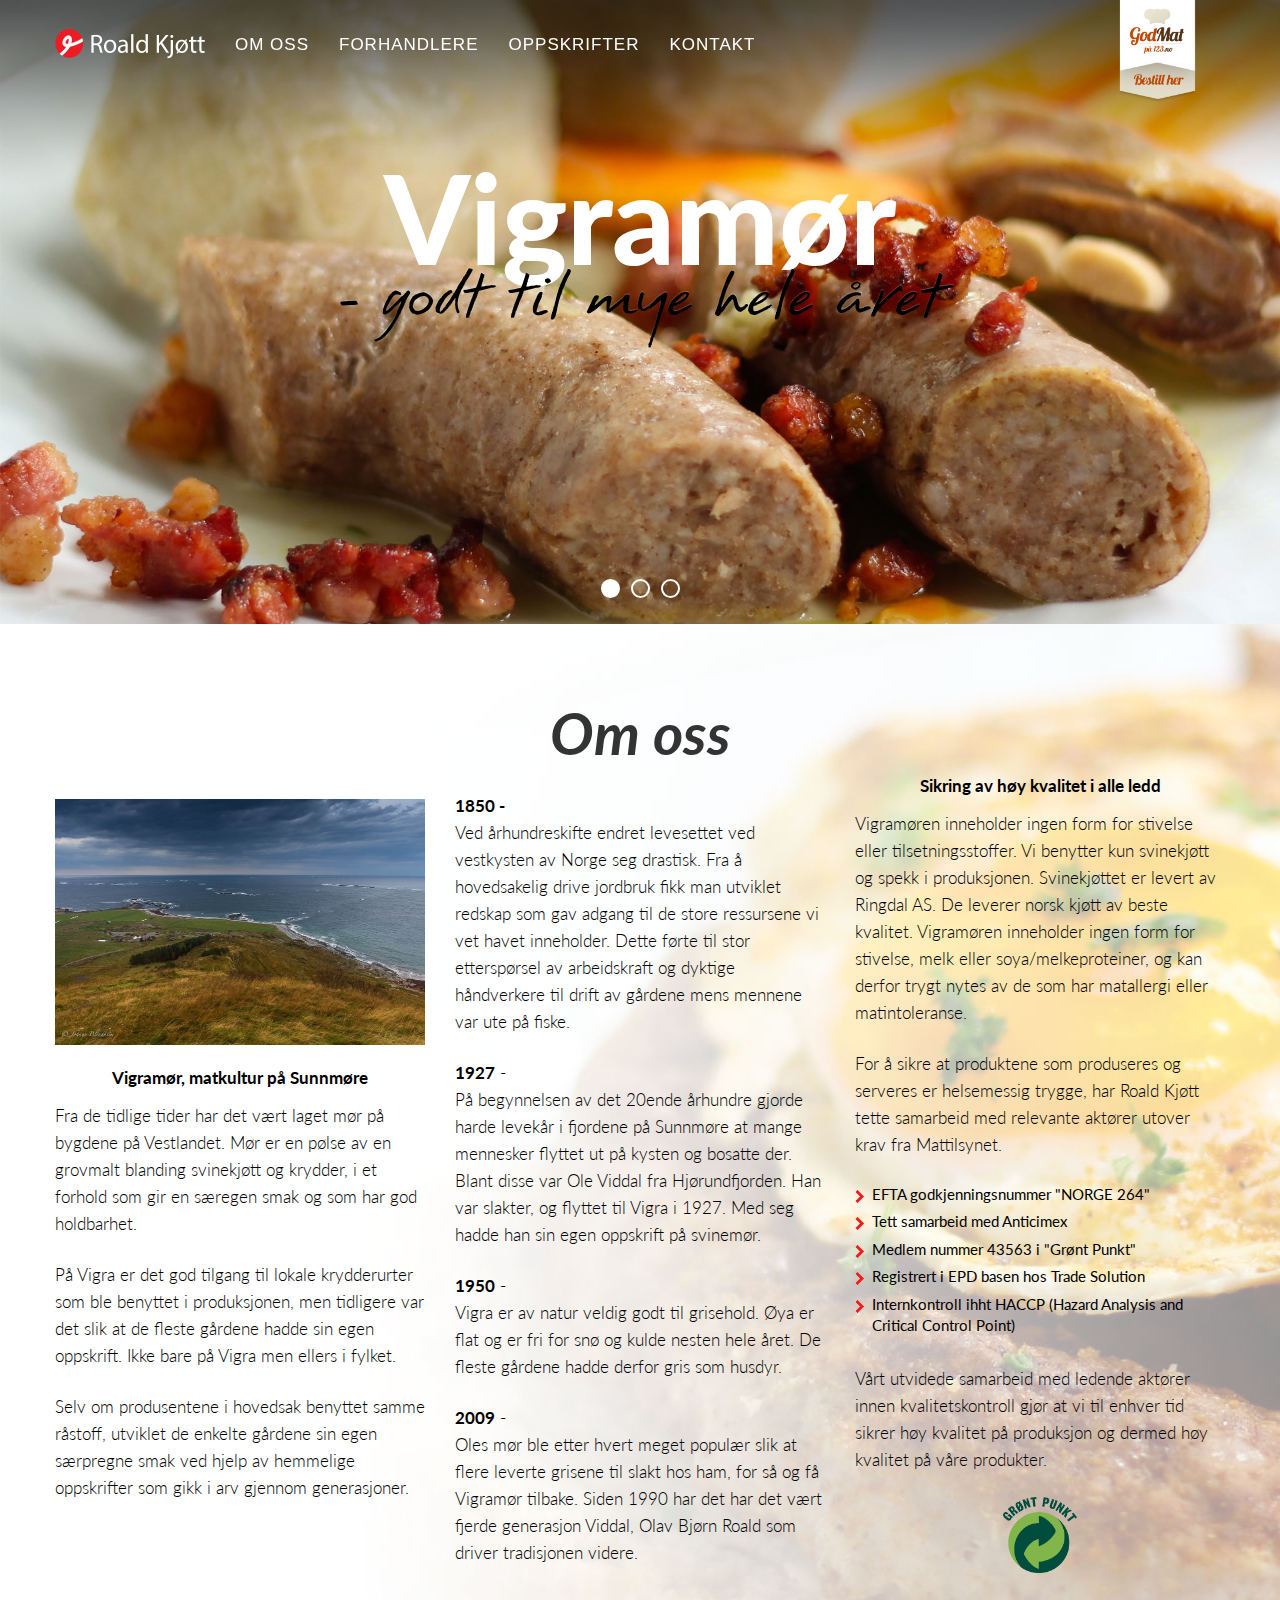
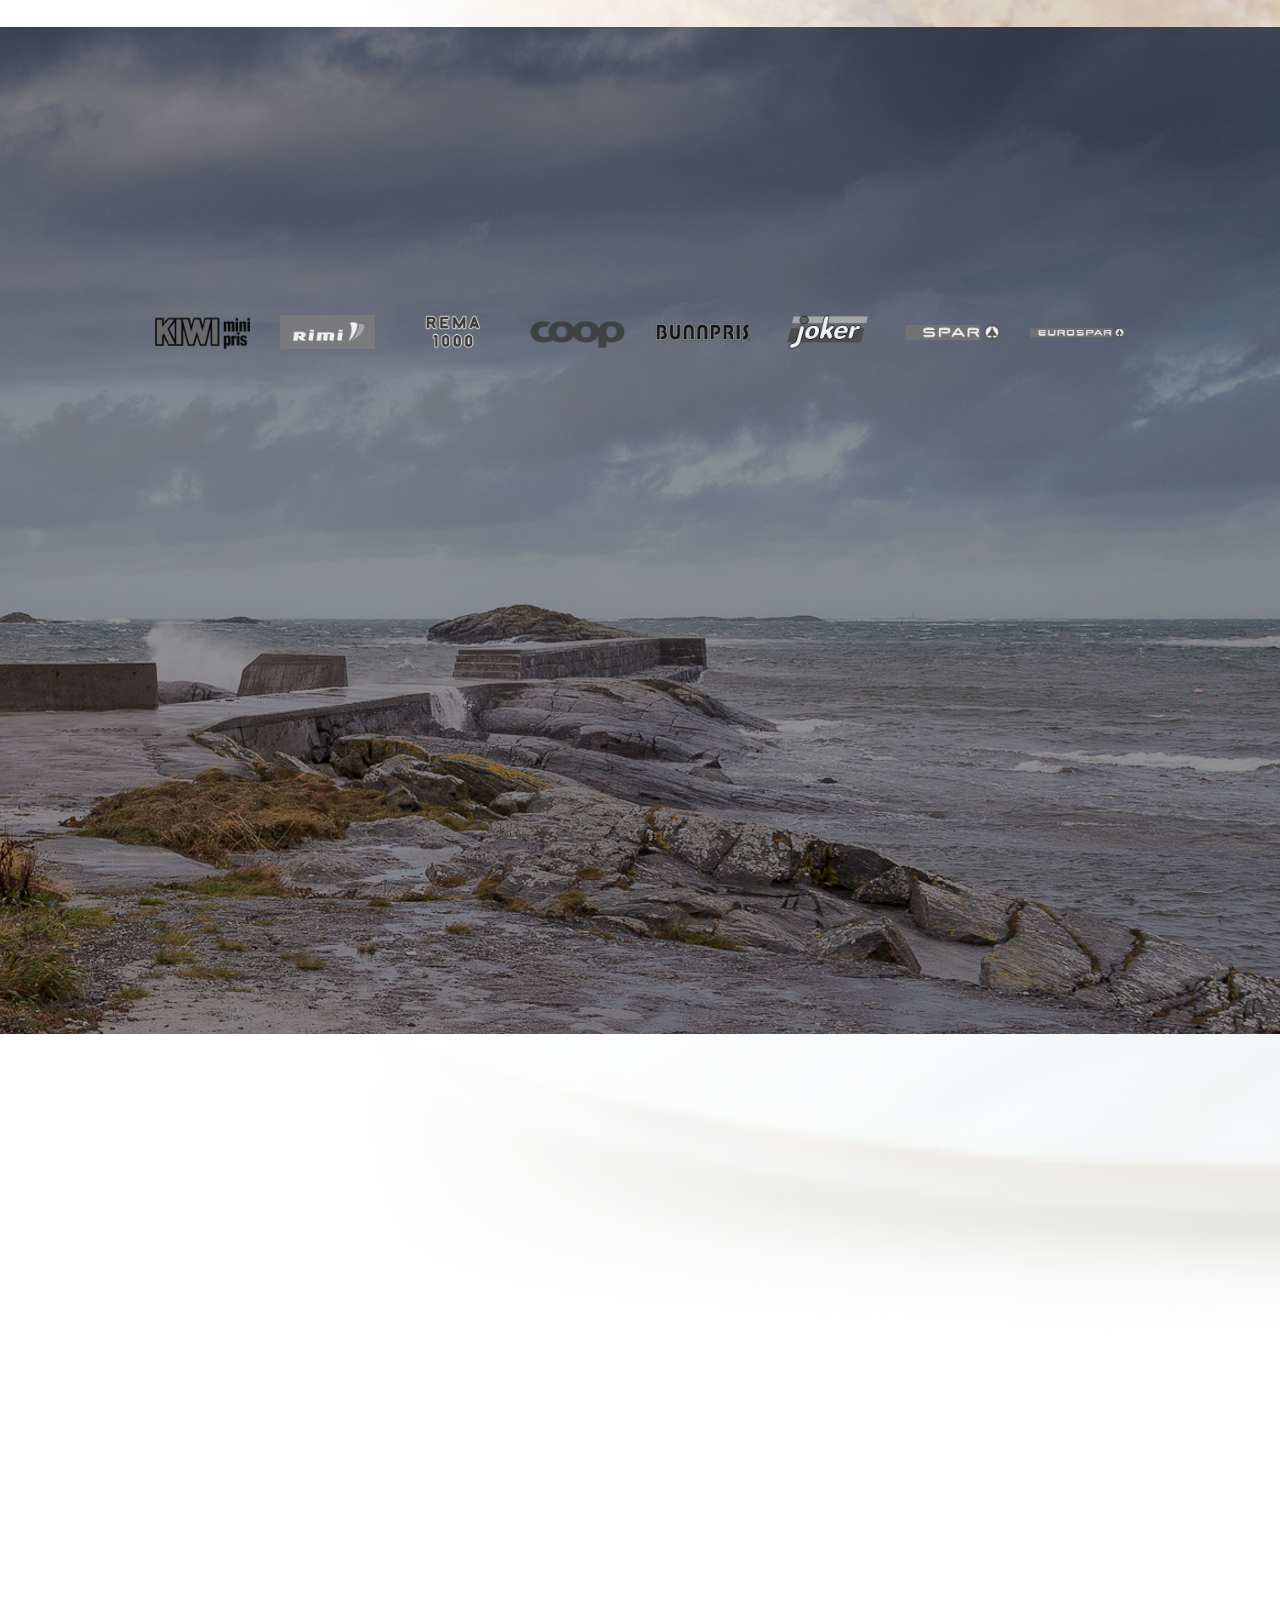
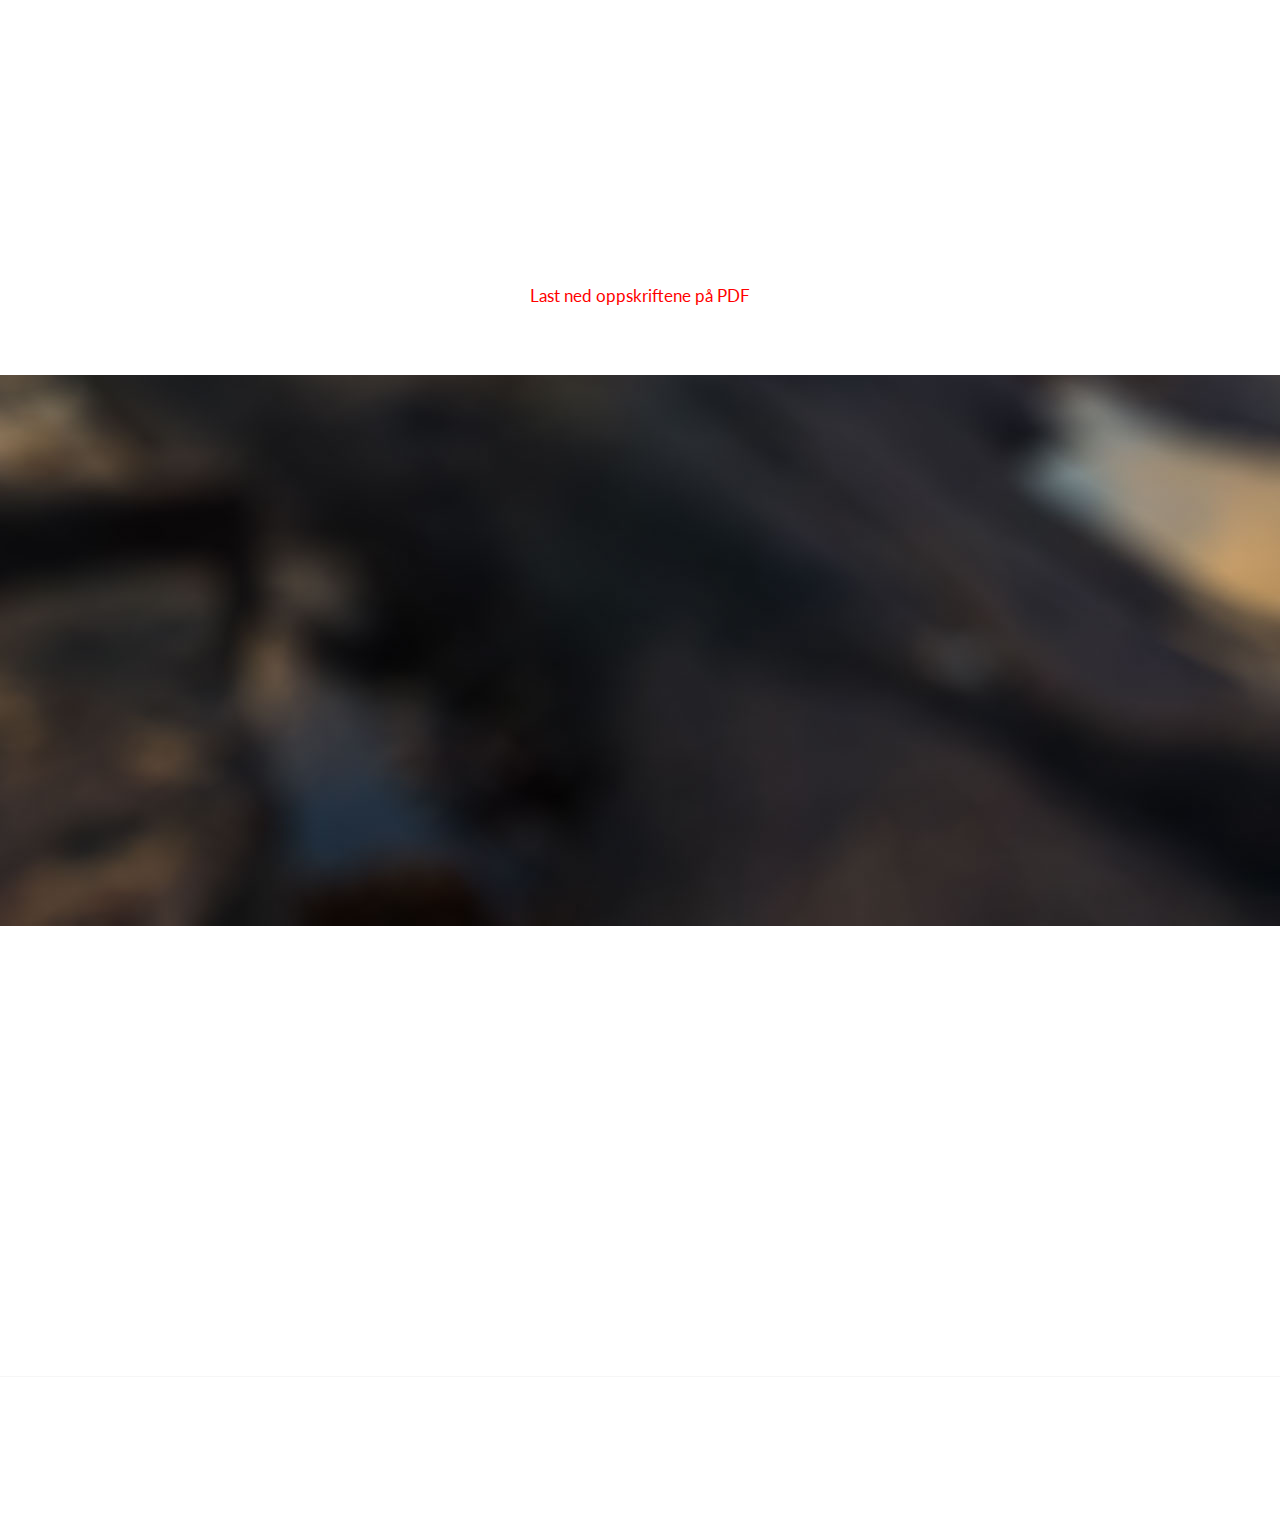
==== commit 1bd4579d: "Endret historietekst etter forespørsel fra Olav Bjørn Roald" ====
--- a/index.html
+++ b/index.html
@@ -172,7 +172,8 @@
                                     </p>
                                     <p class="text-left">
                                         <b>2009</b> -<br />
-                                        Oles mør ble etter hvert meget populær slik at flere leverte grisene til slakt hos ham, for så og få Vigramør tilbake. Siden 2009 har det vært fjerde generasjon Viddal, Olav Bjørn Roald som driver tradisjonen videre!
+                                        Oles mør ble etter hvert meget populær slik at flere leverte grisene til slakt hos ham, for så og få Vigramør tilbake. Siden 1990 har det har det vært fjerde generasjon Viddal, Olav Bjørn Roald som driver tradisjonen videre.
+
                                     </p>
                                 </div>
                             </div>
--- a/css/style.css
+++ b/css/style.css
@@ -364,7 +364,8 @@
 }
 .thumb-box4 .description .mindretxt {
 	font: 300 italic 25px 'Lato';
-}.thumb-box5 {
+}
+.thumb-box5 {
 	padding: 60px 0 30px 0;
 	overflow: hidden;
 }
@@ -1474,6 +1475,8 @@
  font-size: 14px;
  font-weight: normal;
 }
+
+
  .thumb-box5 .box {
  padding: 51px 15px 39px 15px;
  background: #f6f6f6 !important;
@@ -1632,6 +1635,9 @@
  .errorBox .description {
  font-size: 30px;
 }
+.thumb-box4 .description .mindretxt {
+	font: 300 italic 16px 'Lato';
+}
 }
 /*===========================================================================================================================*/
 @media (max-width: 626px) {
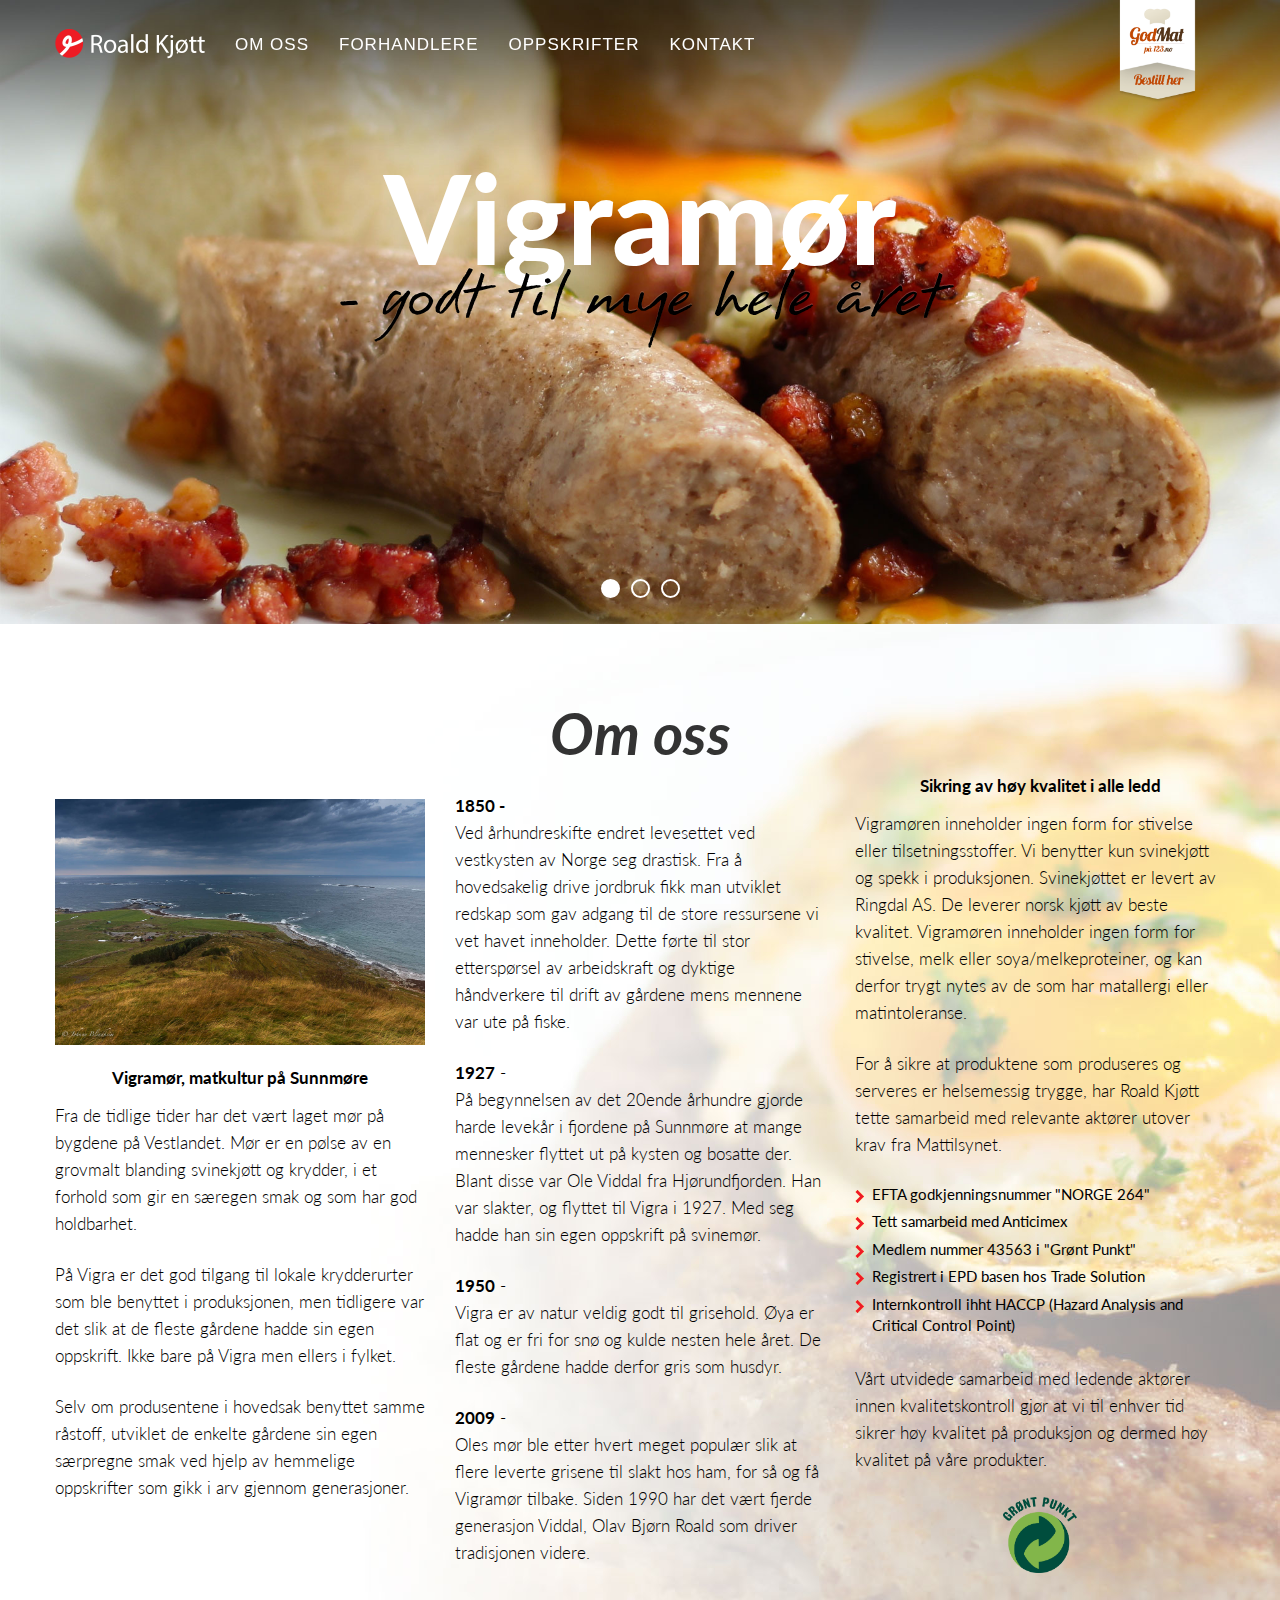
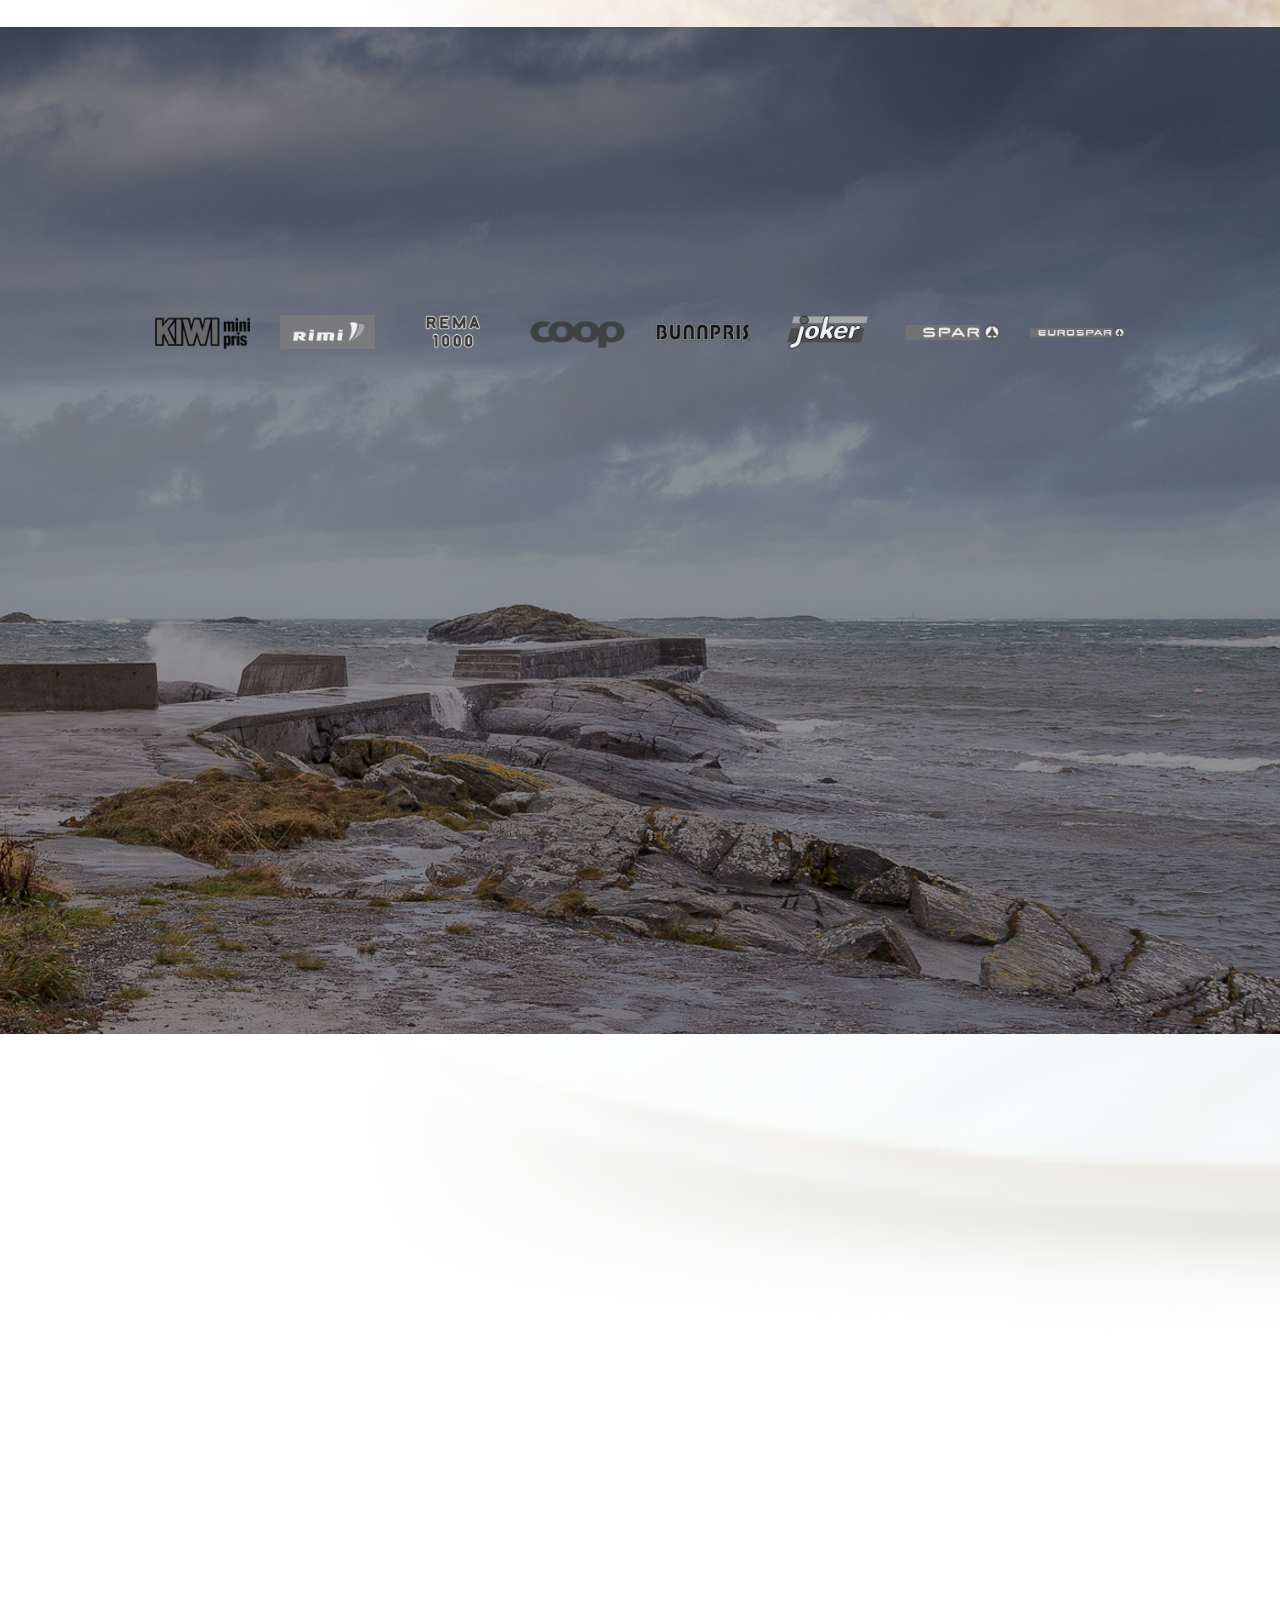
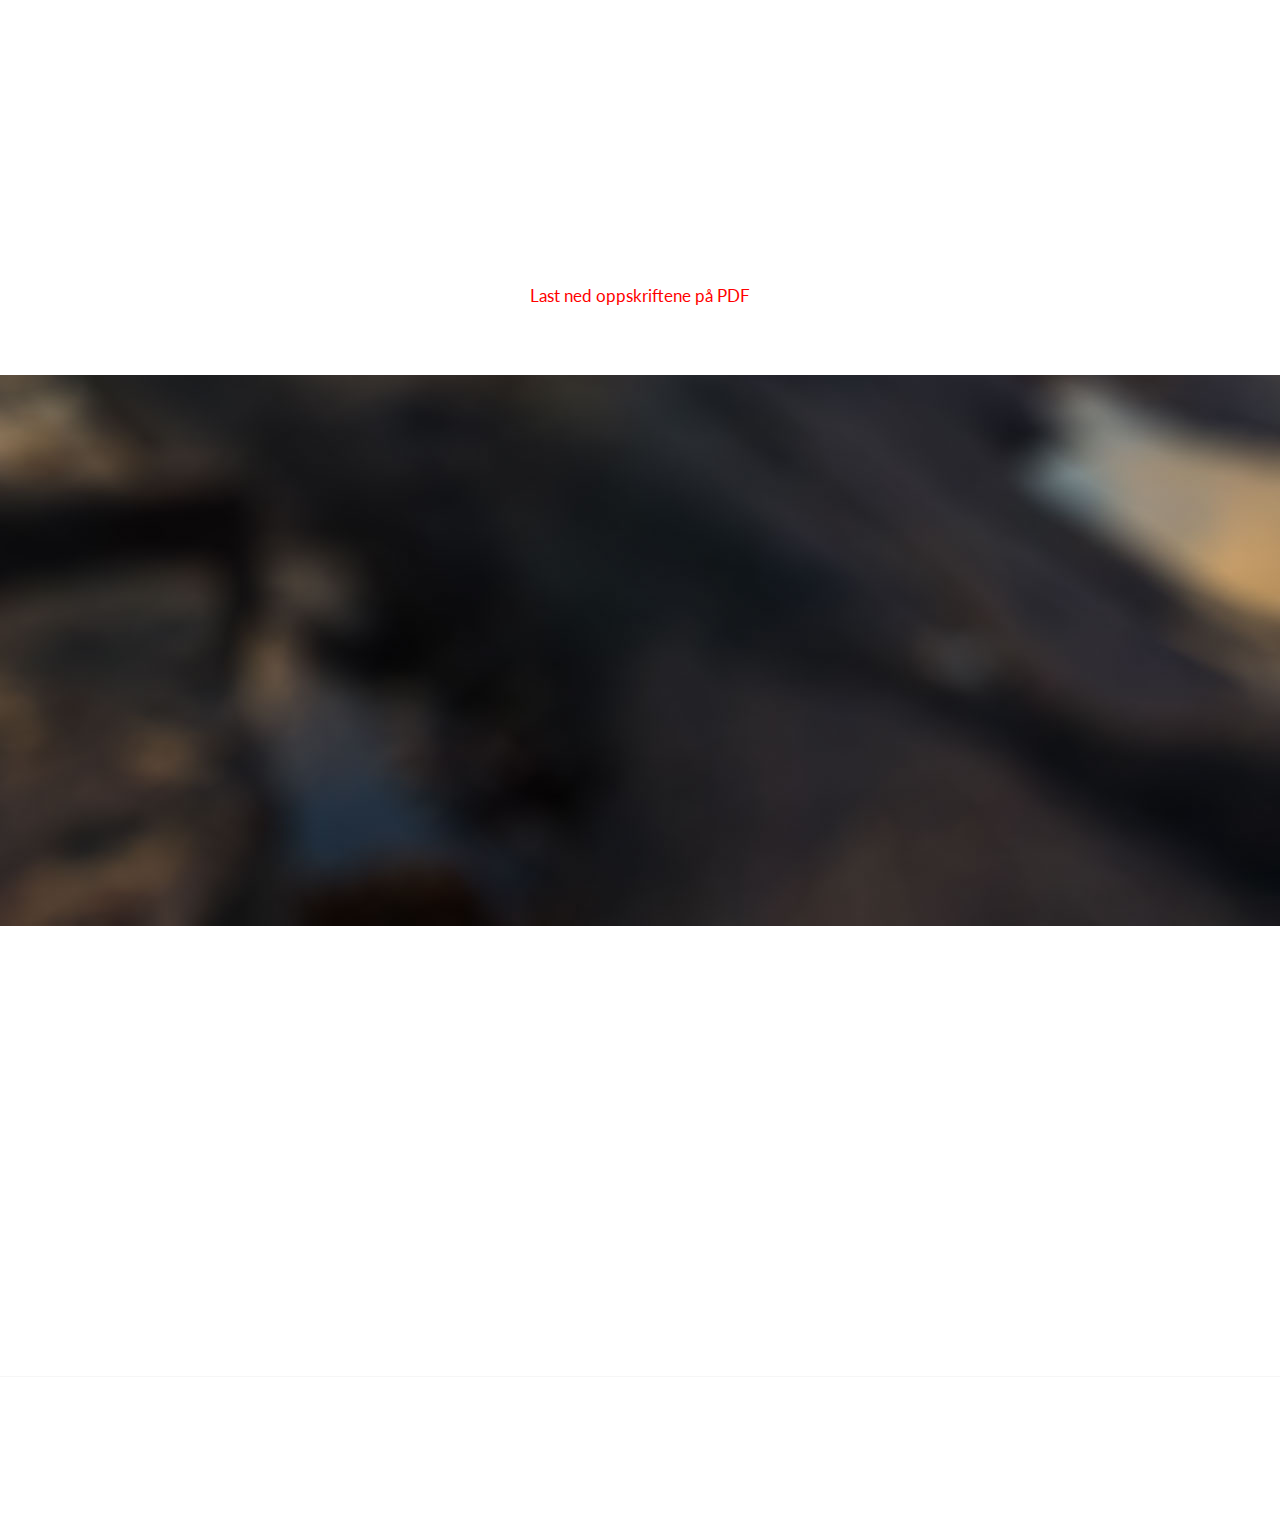
==== commit f513a23c: "rettet skrivefeil" ====
--- a/index.html
+++ b/index.html
@@ -172,7 +172,7 @@
                                     </p>
                                     <p class="text-left">
                                         <b>2009</b> -<br />
-                                        Oles mør ble etter hvert meget populær slik at flere leverte grisene til slakt hos ham, for så og få Vigramør tilbake. Siden 1990 har det har det vært fjerde generasjon Viddal, Olav Bjørn Roald som driver tradisjonen videre.
+                                        Oles mør ble etter hvert meget populær slik at flere leverte grisene til slakt hos ham, for så og få Vigramør tilbake. Siden 1990 har det vært fjerde generasjon Viddal, Olav Bjørn Roald som driver tradisjonen videre.
 
                                     </p>
                                 </div>
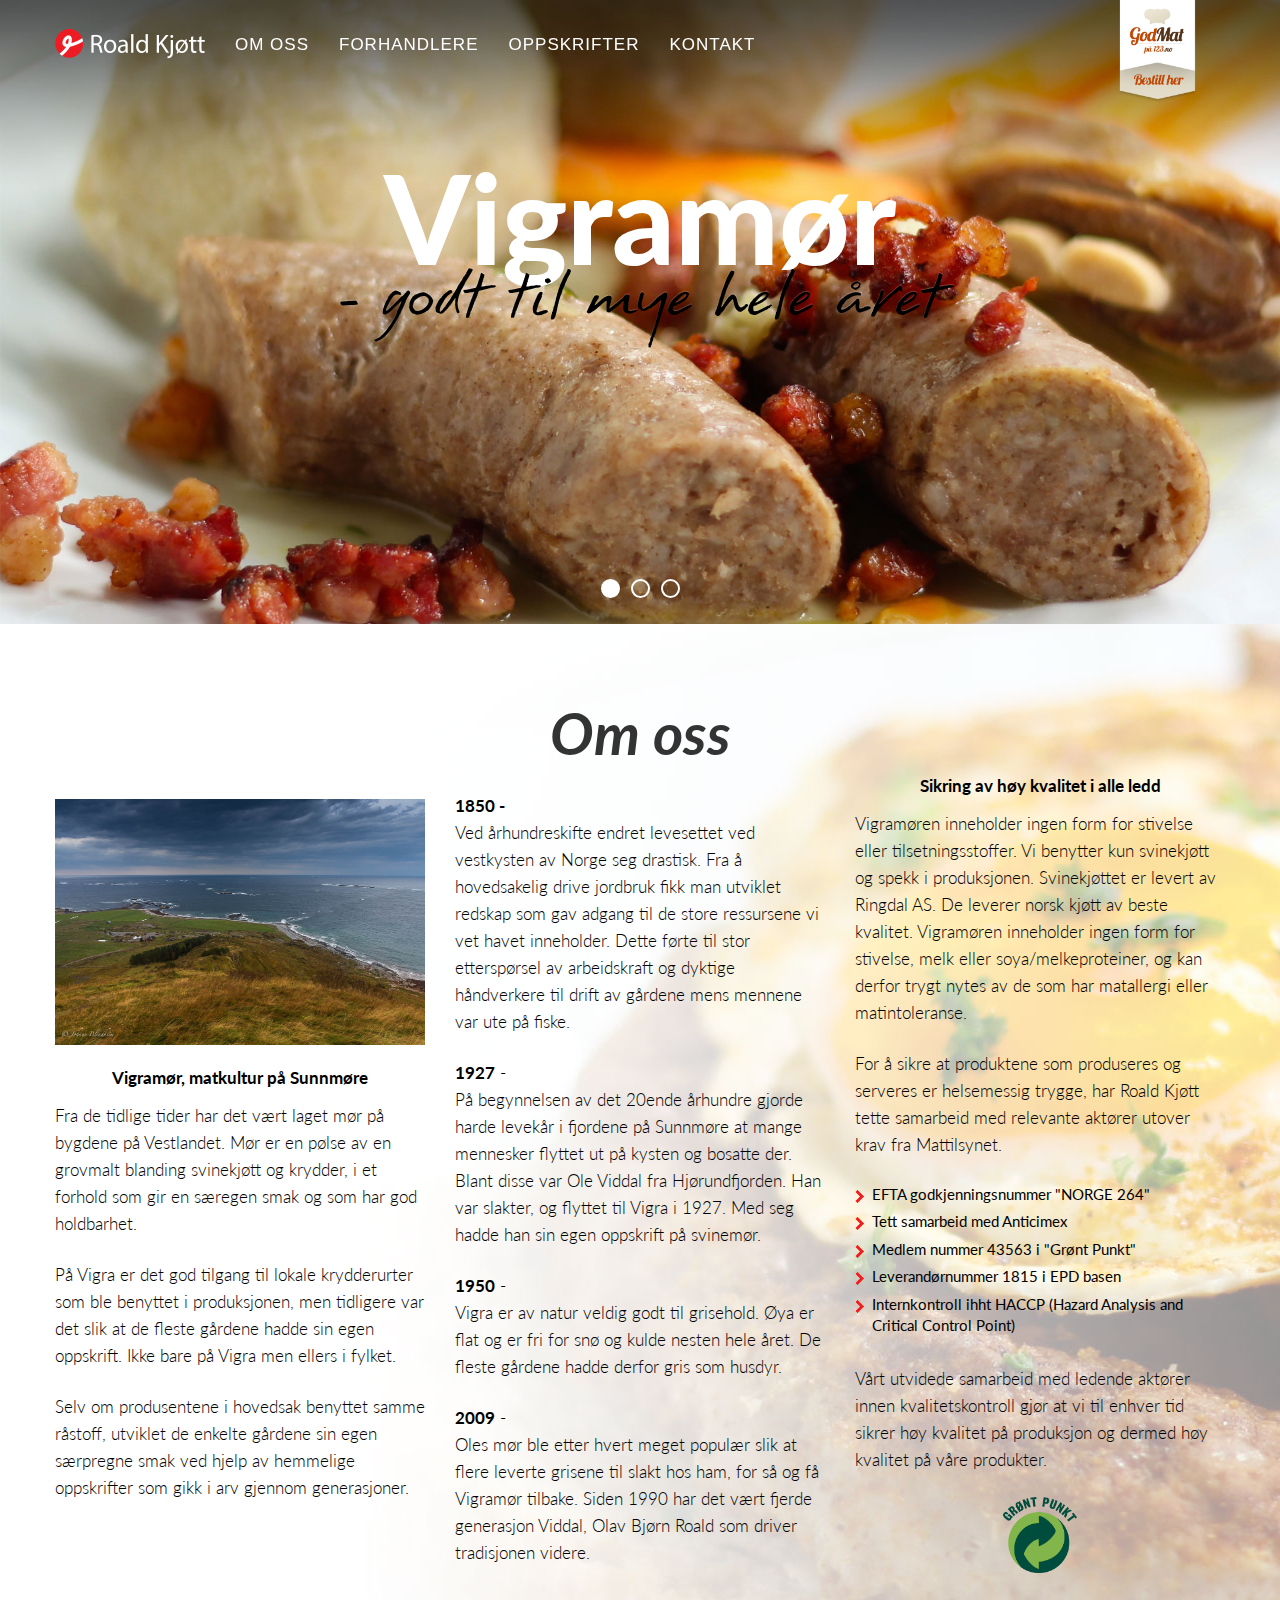
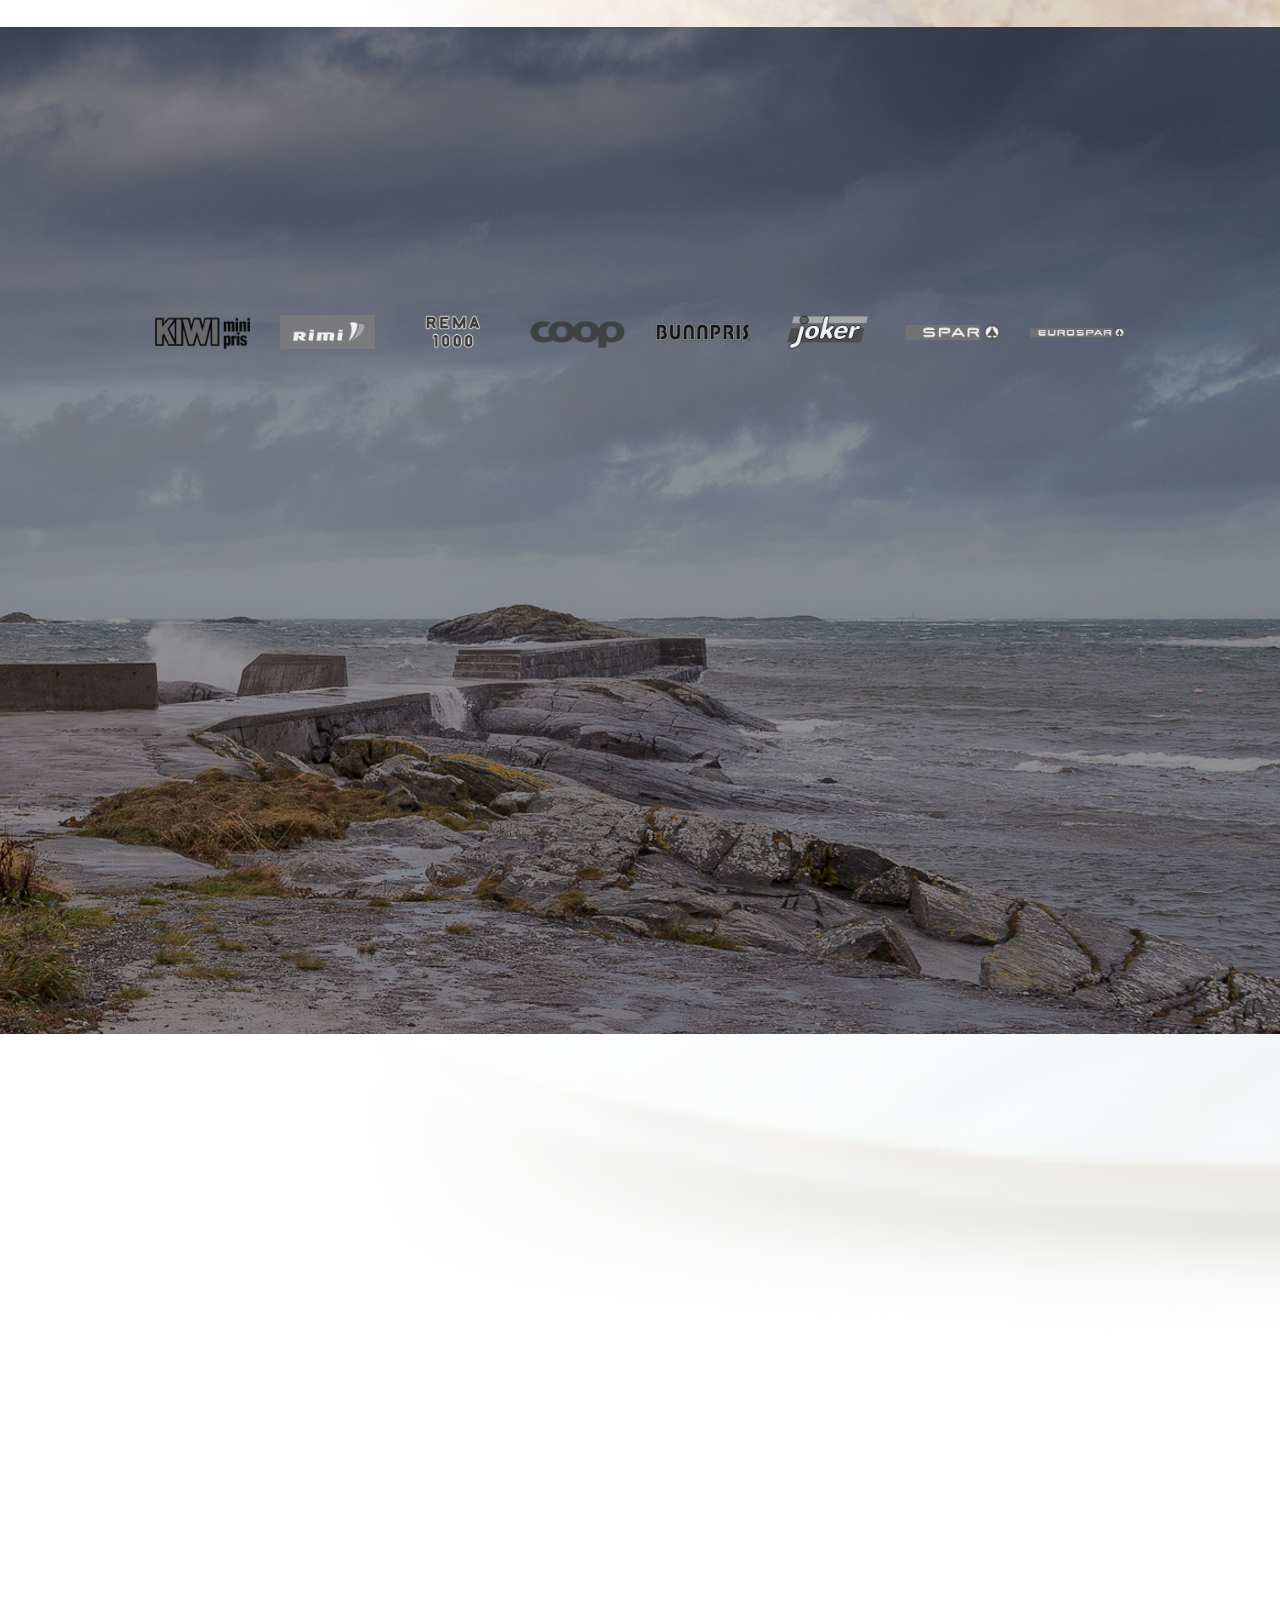
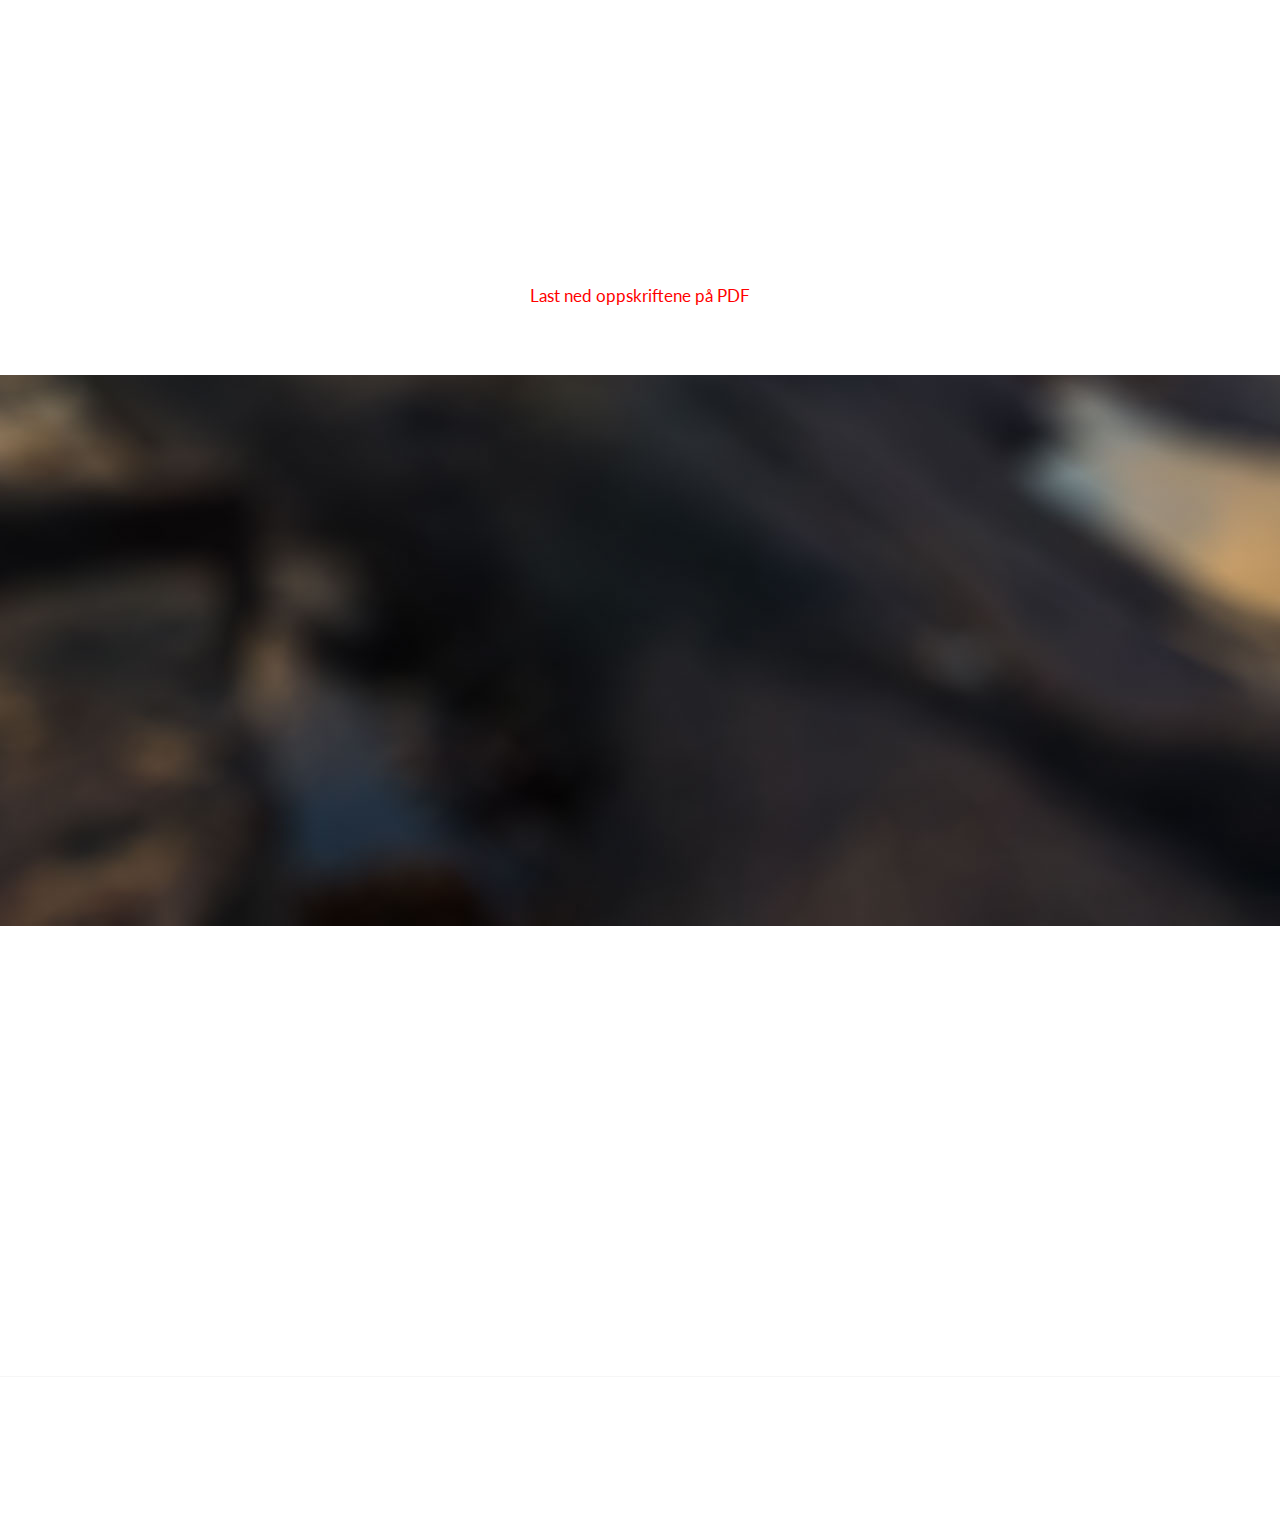
==== commit cfa42039: "lagt til epd leverandørnummer" ====
--- a/index.html
+++ b/index.html
@@ -227,7 +227,7 @@
                                 <li class="text-left">EFTA godkjenningsnummer "NORGE 264"</li>
                                 <li class="text-left">Tett samarbeid med Anticimex</li>
                                 <li class="text-left">Medlem nummer 43563 i "Grønt Punkt"</li>
-                                <li class="text-left">Registrert i EPD basen hos Trade Solution</li>
+                                <li class="text-left">Leverandørnummer 1815 i EPD basen</li>
                                 <li class="text-left">Internkontroll ihht HACCP (Hazard Analysis and Critical Control Point)</li>
                             </ul>
                         <p class="text-left">Vårt utvidede samarbeid med ledende aktører innen kvalitetskontroll gjør at vi til enhver tid sikrer høy kvalitet på produksjon og dermed høy kvalitet på våre produkter.</p>
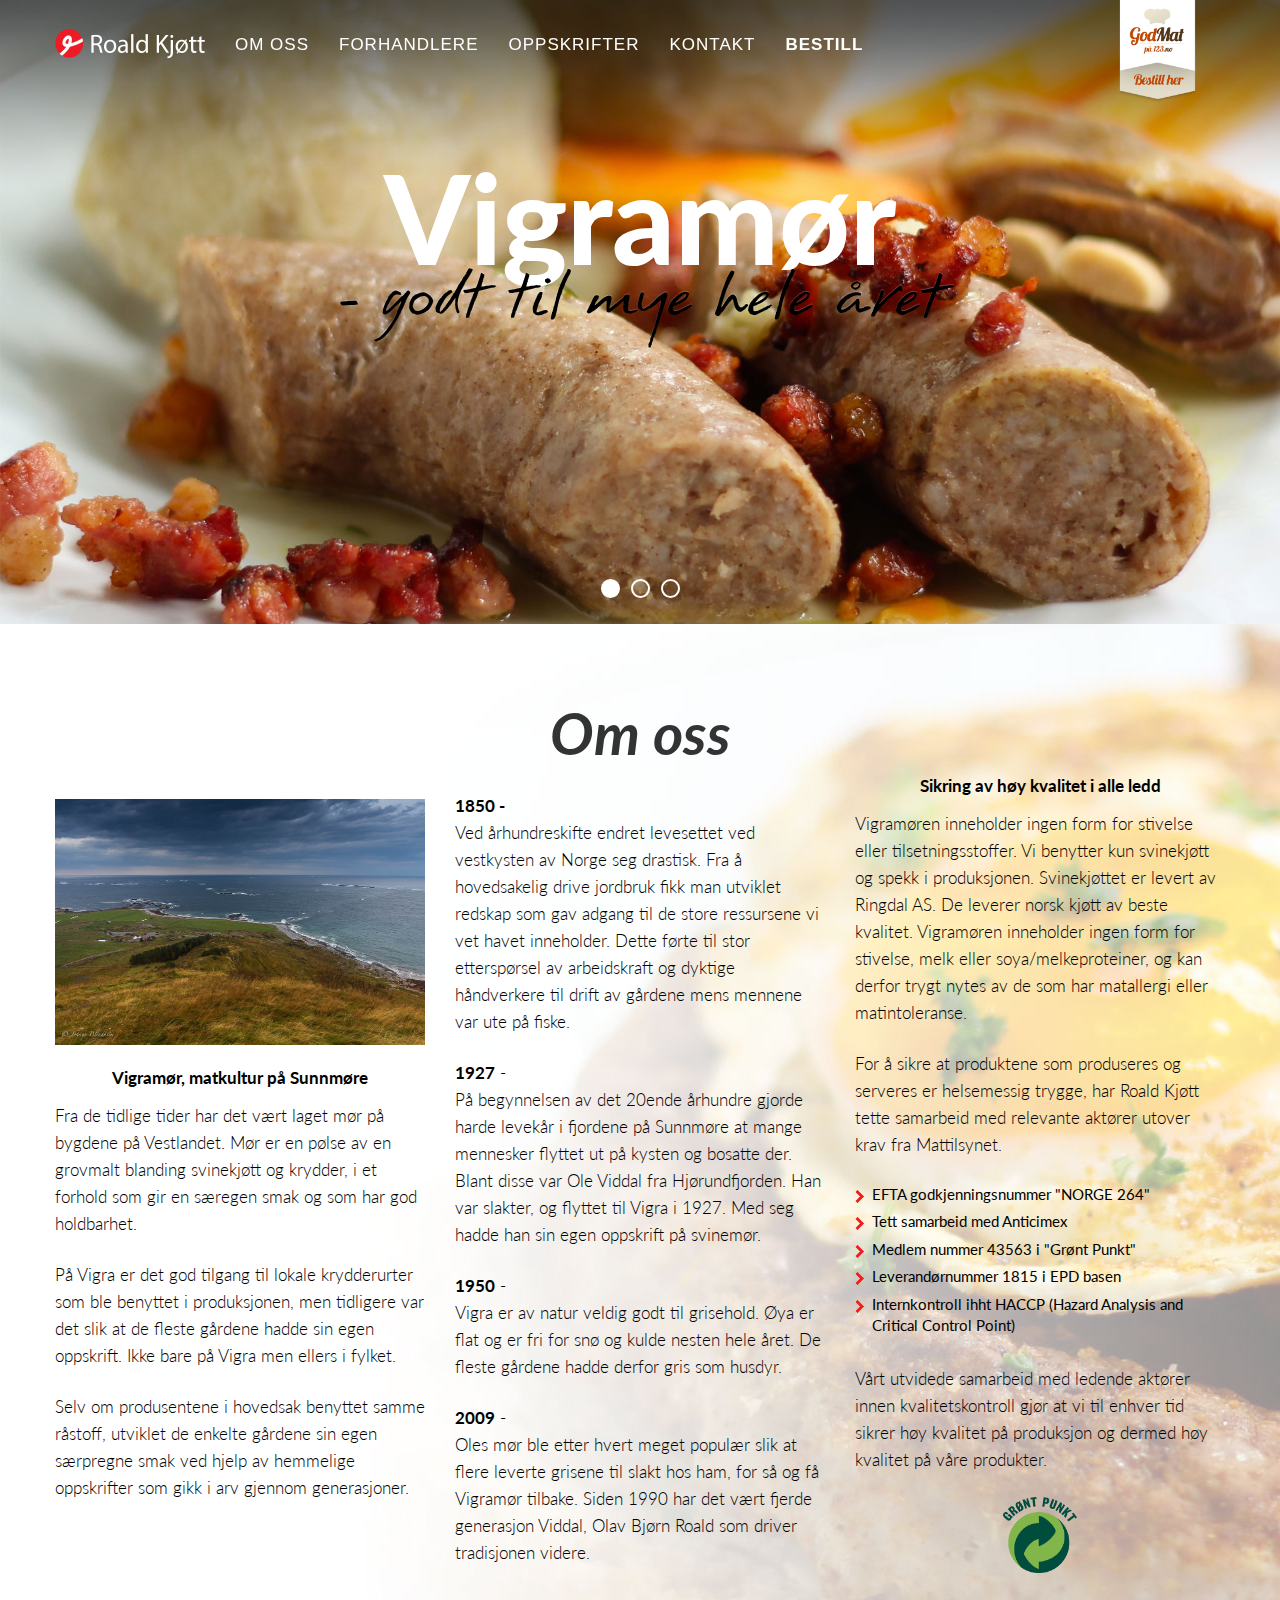
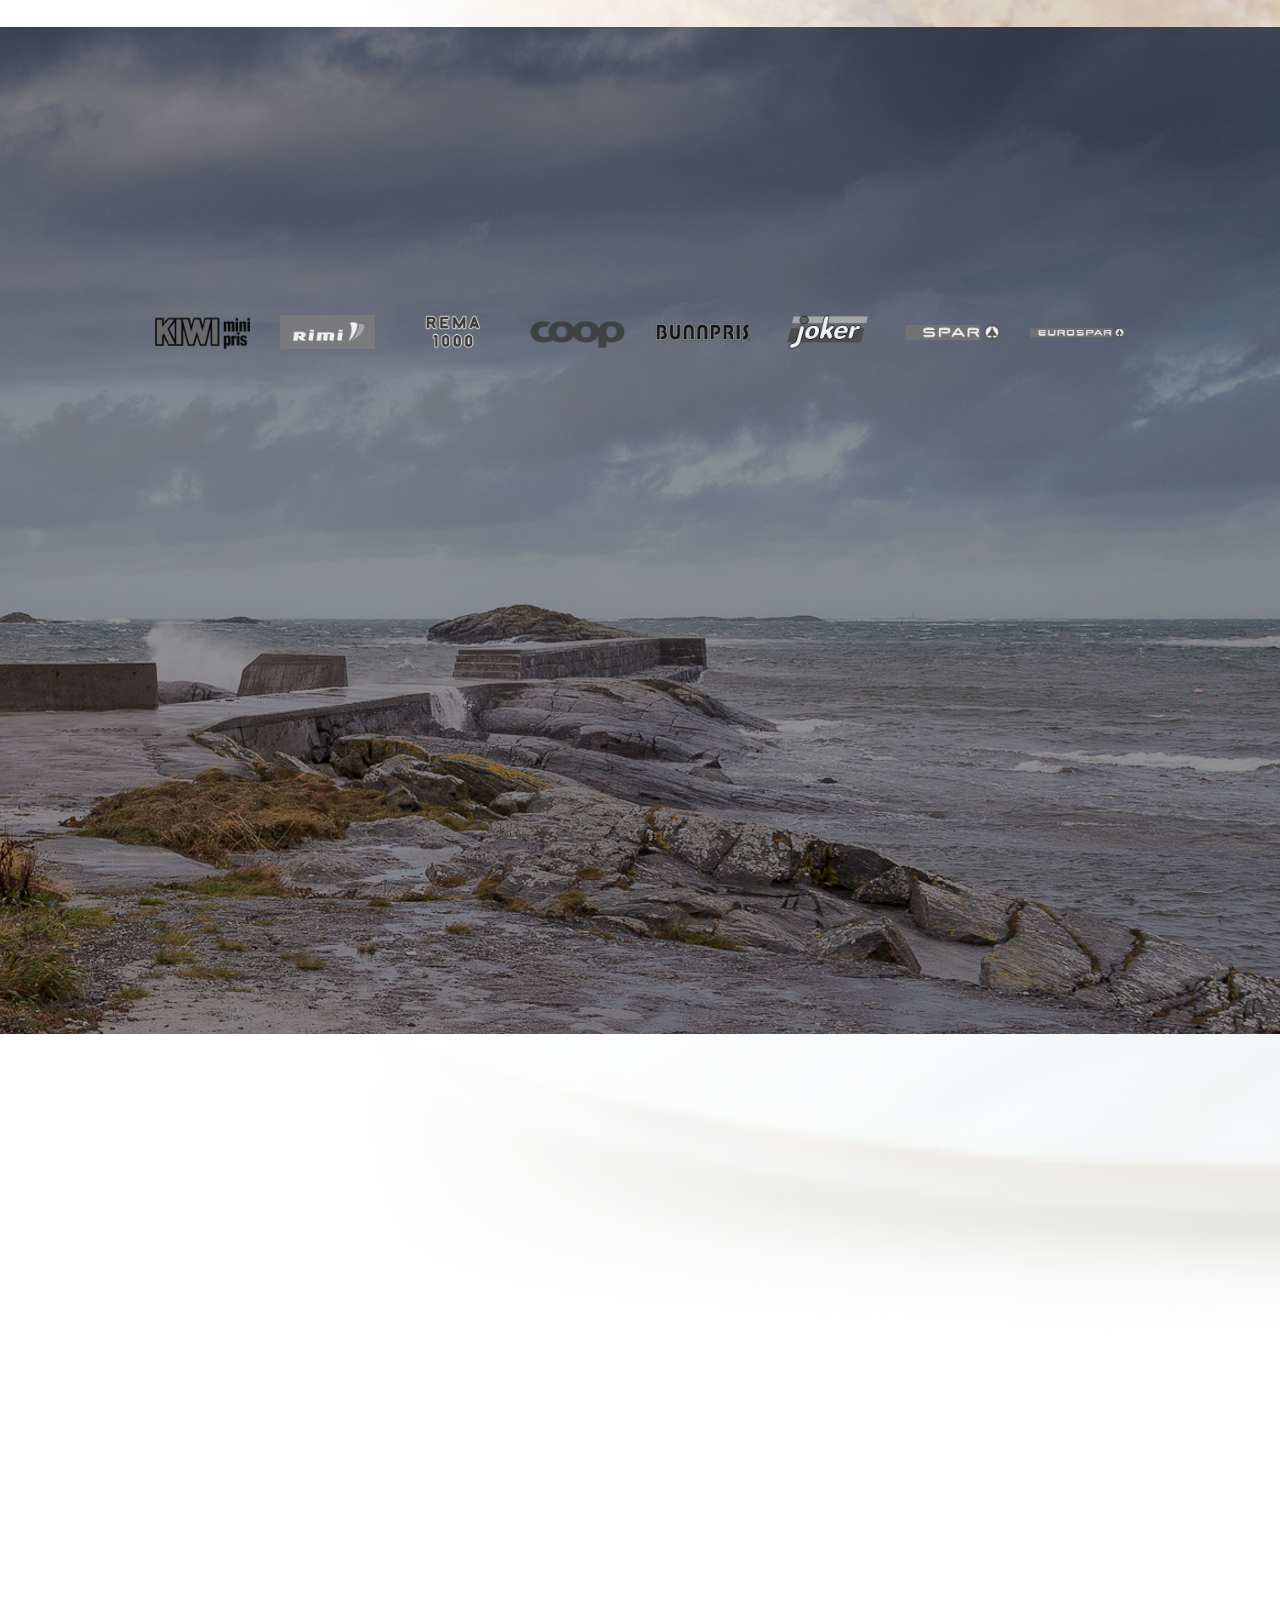
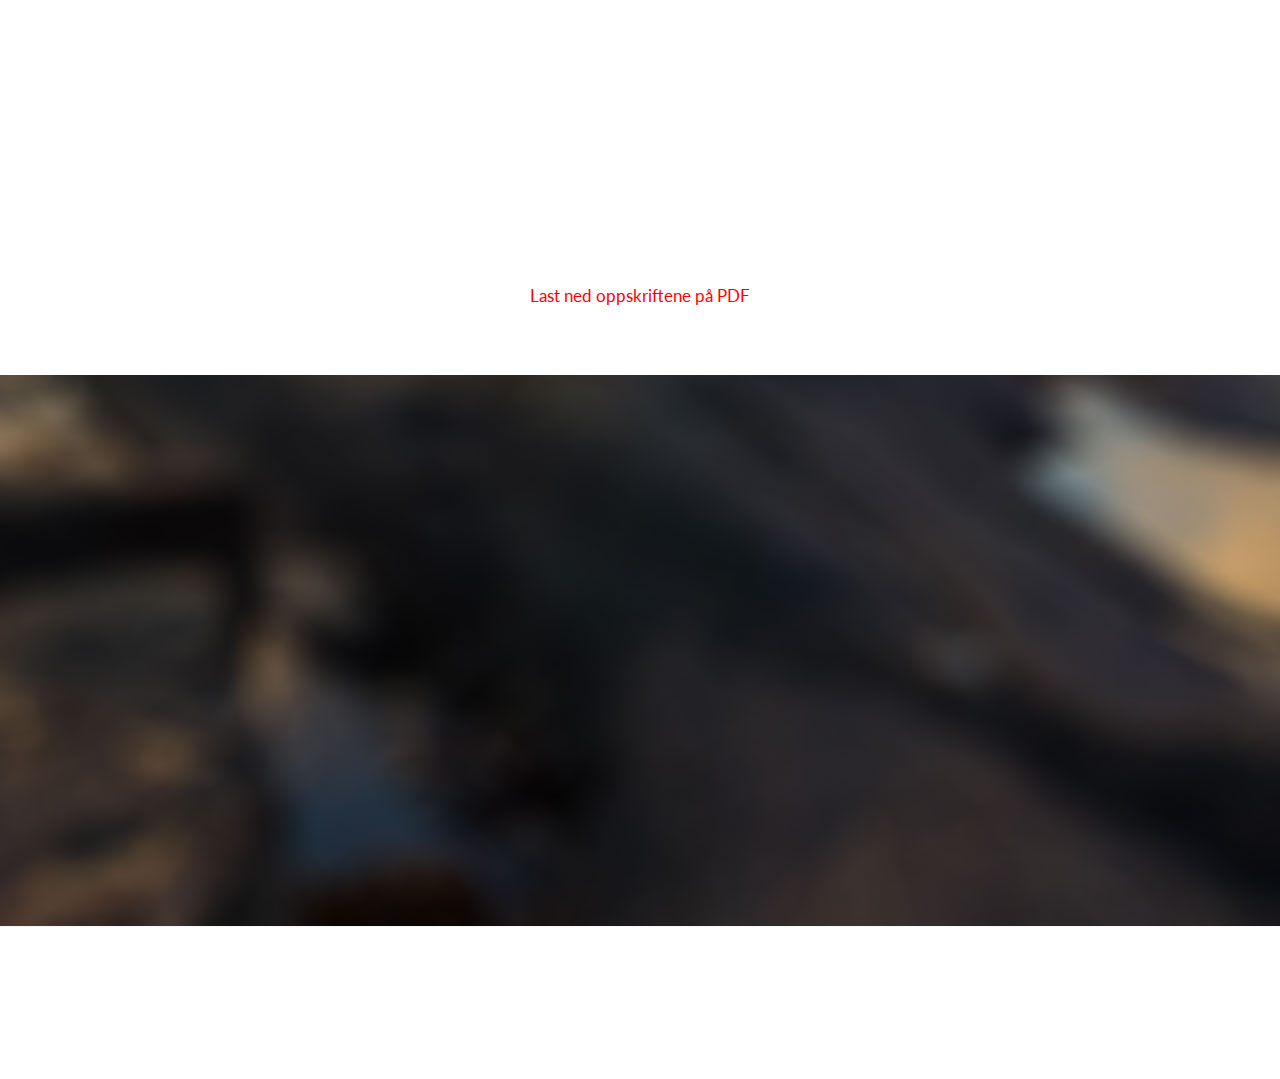
==== commit 233448ed: "Lagt til bestillknapp i hovedmeny og fjernet hvitt felt i bunn av siden" ====
--- a/index.html
+++ b/index.html
@@ -108,6 +108,9 @@
                             -->
                             <li>
                                 <a class="page-scroll" href="#kontakt">Kontakt</a>
+                            </li>
+                                                        <li>
+                                <a class="page-scroll" style="font-weight: bold;" href="https://123.no/produkt/vigramor">Bestill</a>
                             </li>
                         </ul>
                     </div>
@@ -419,11 +422,7 @@
         </div>
         -->
     </div>
-    <section class="content_map">
-        <div class="google-map-api">
-            <div id="map-canvas" class="gmap"></div>
-        </div>
-    </section>
+    
     <!--footer-->
     <footer>
         <div class="container">
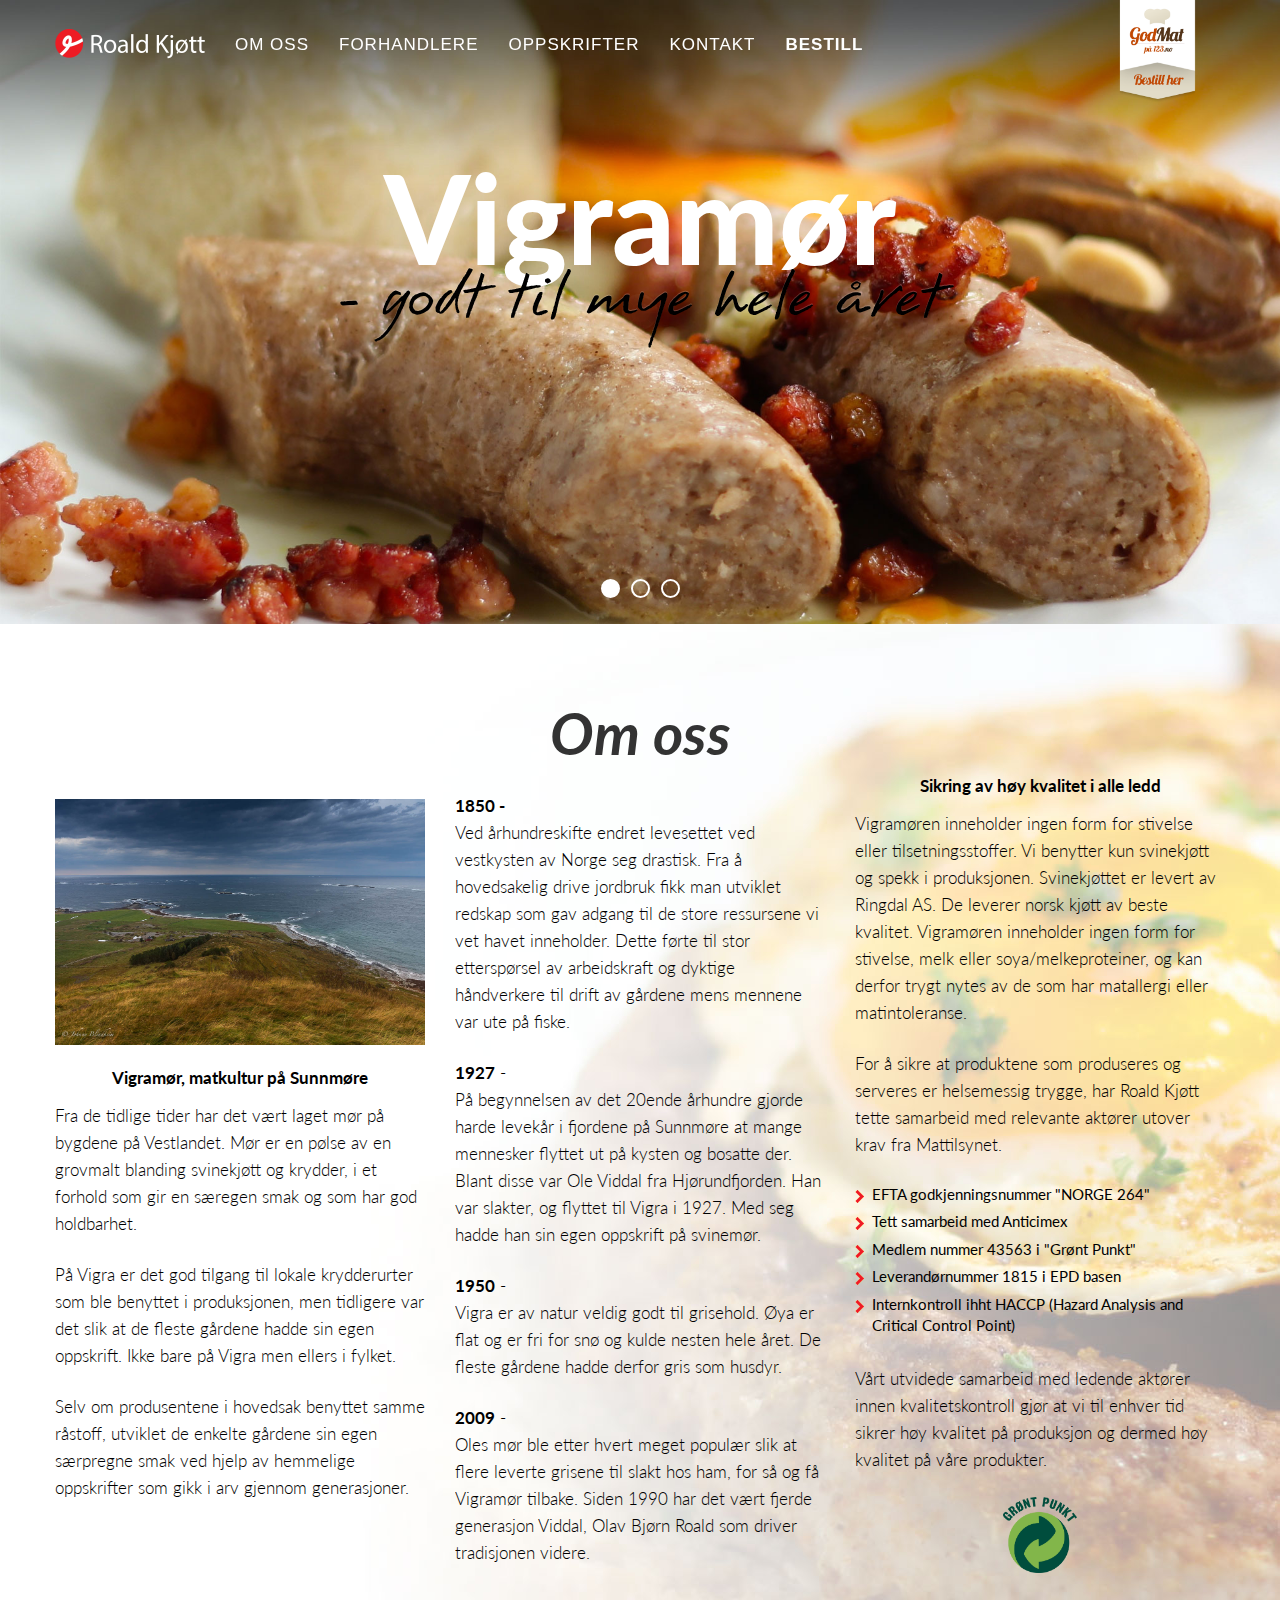
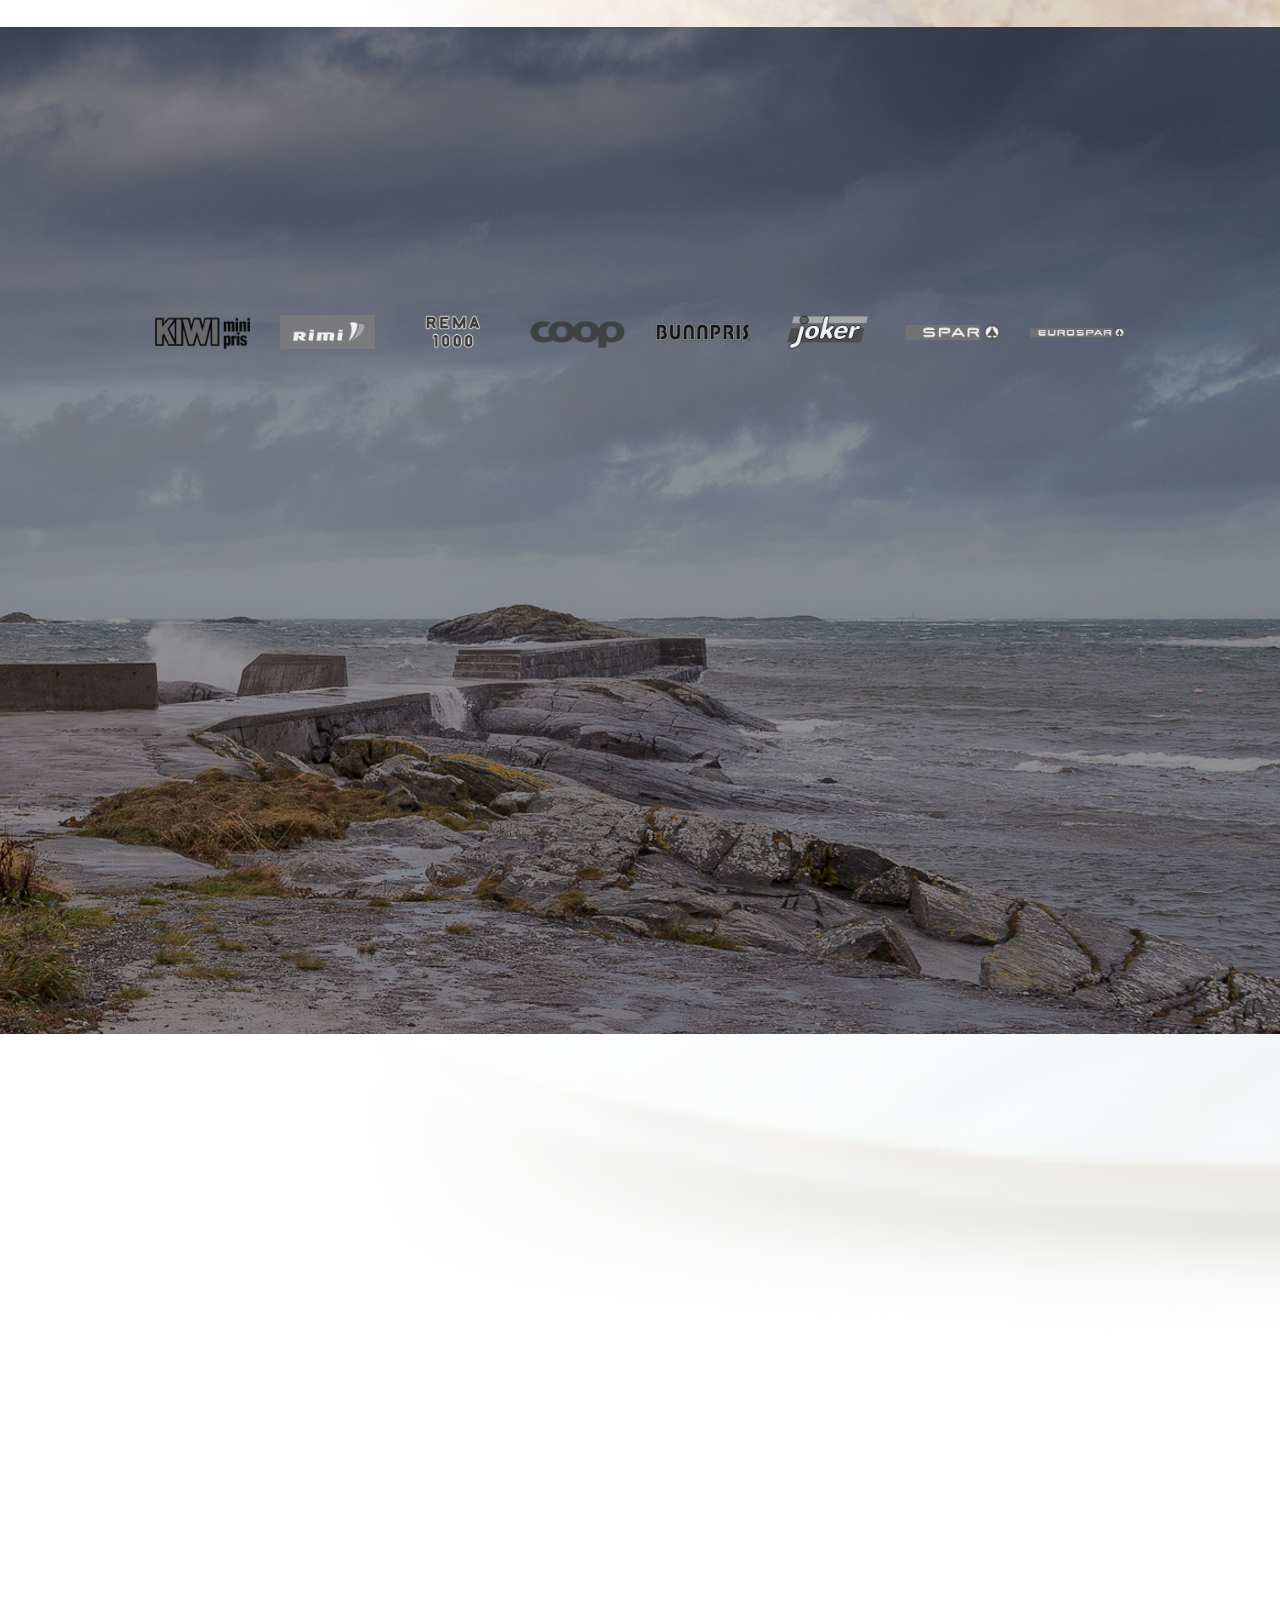
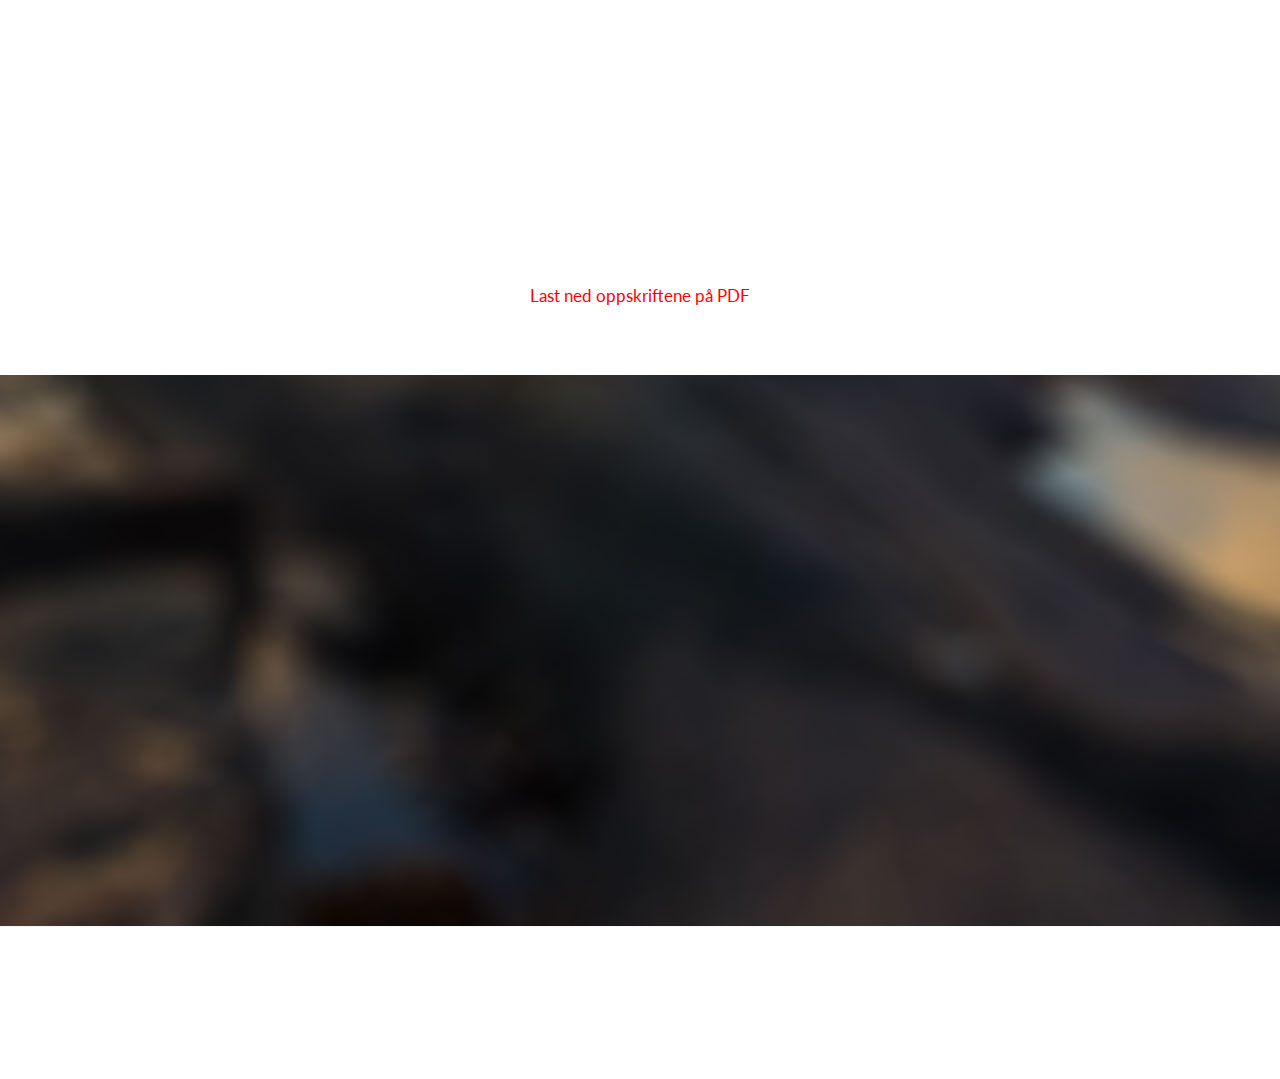
==== commit b4e5b781: "Google Analytics" ====
--- a/index.html
+++ b/index.html
@@ -50,6 +50,16 @@
         new WOW().init();
       }   
     });
+</script>
+<script>
+  (function(i,s,o,g,r,a,m){i['GoogleAnalyticsObject']=r;i[r]=i[r]||function(){
+  (i[r].q=i[r].q||[]).push(arguments)},i[r].l=1*new Date();a=s.createElement(o),
+  m=s.getElementsByTagName(o)[0];a.async=1;a.src=g;m.parentNode.insertBefore(a,m)
+  })(window,document,'script','//www.google-analytics.com/analytics.js','ga');
+
+  ga('create', 'UA-70896405-1', 'auto');
+  ga('send', 'pageview');
+
 </script>
 <!--<![endif]-->
 
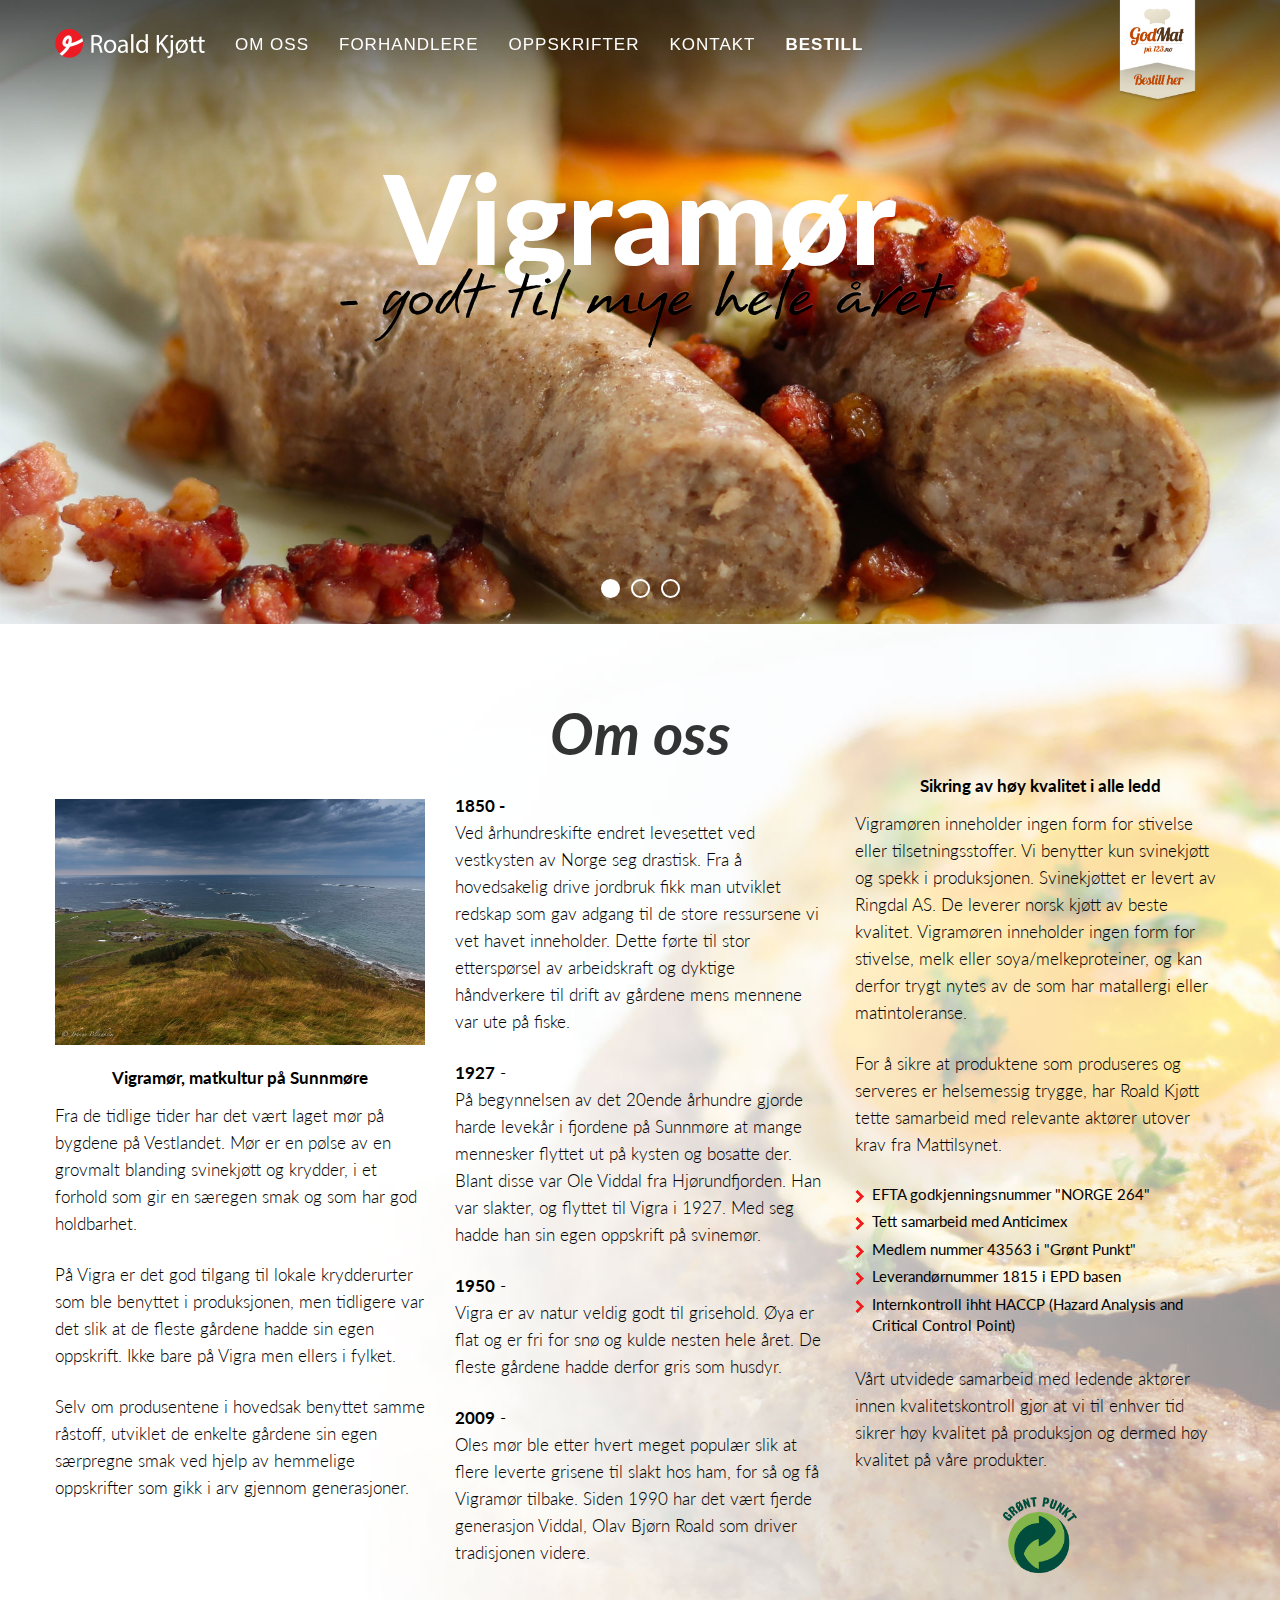
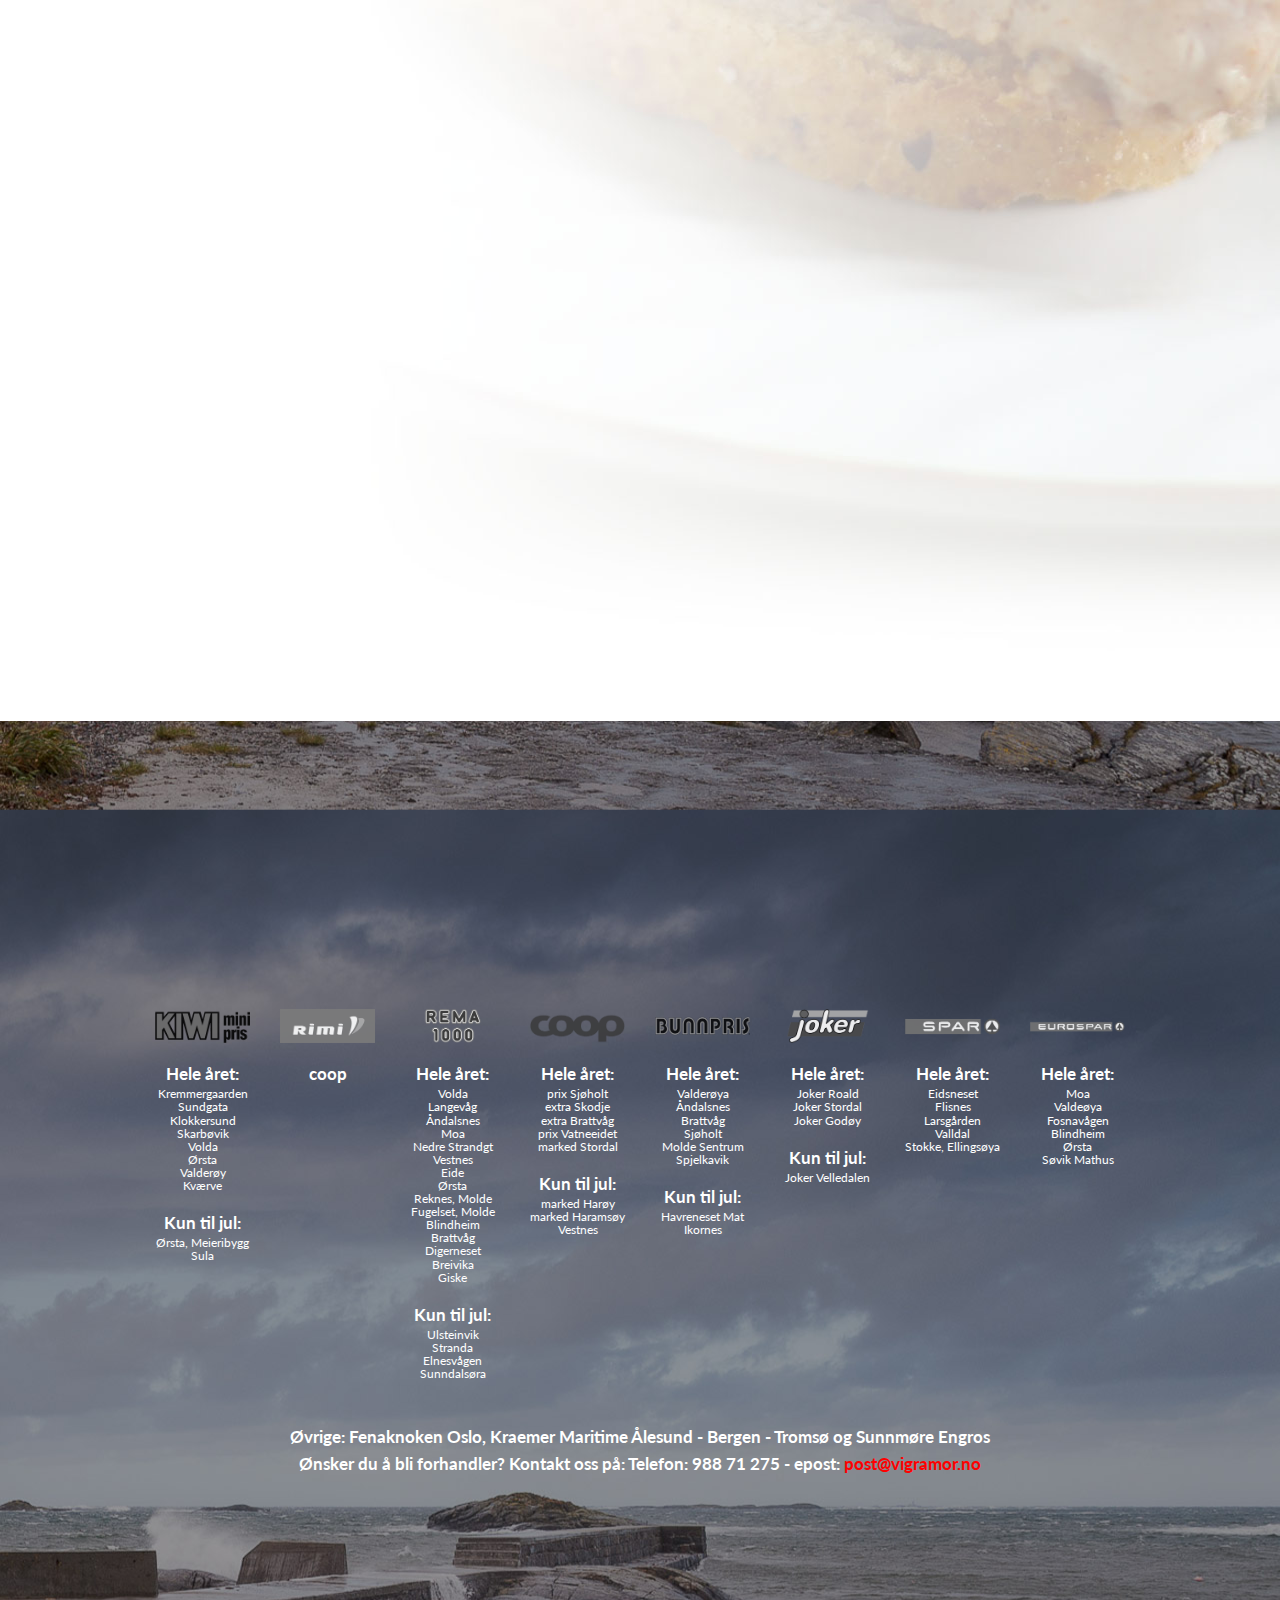
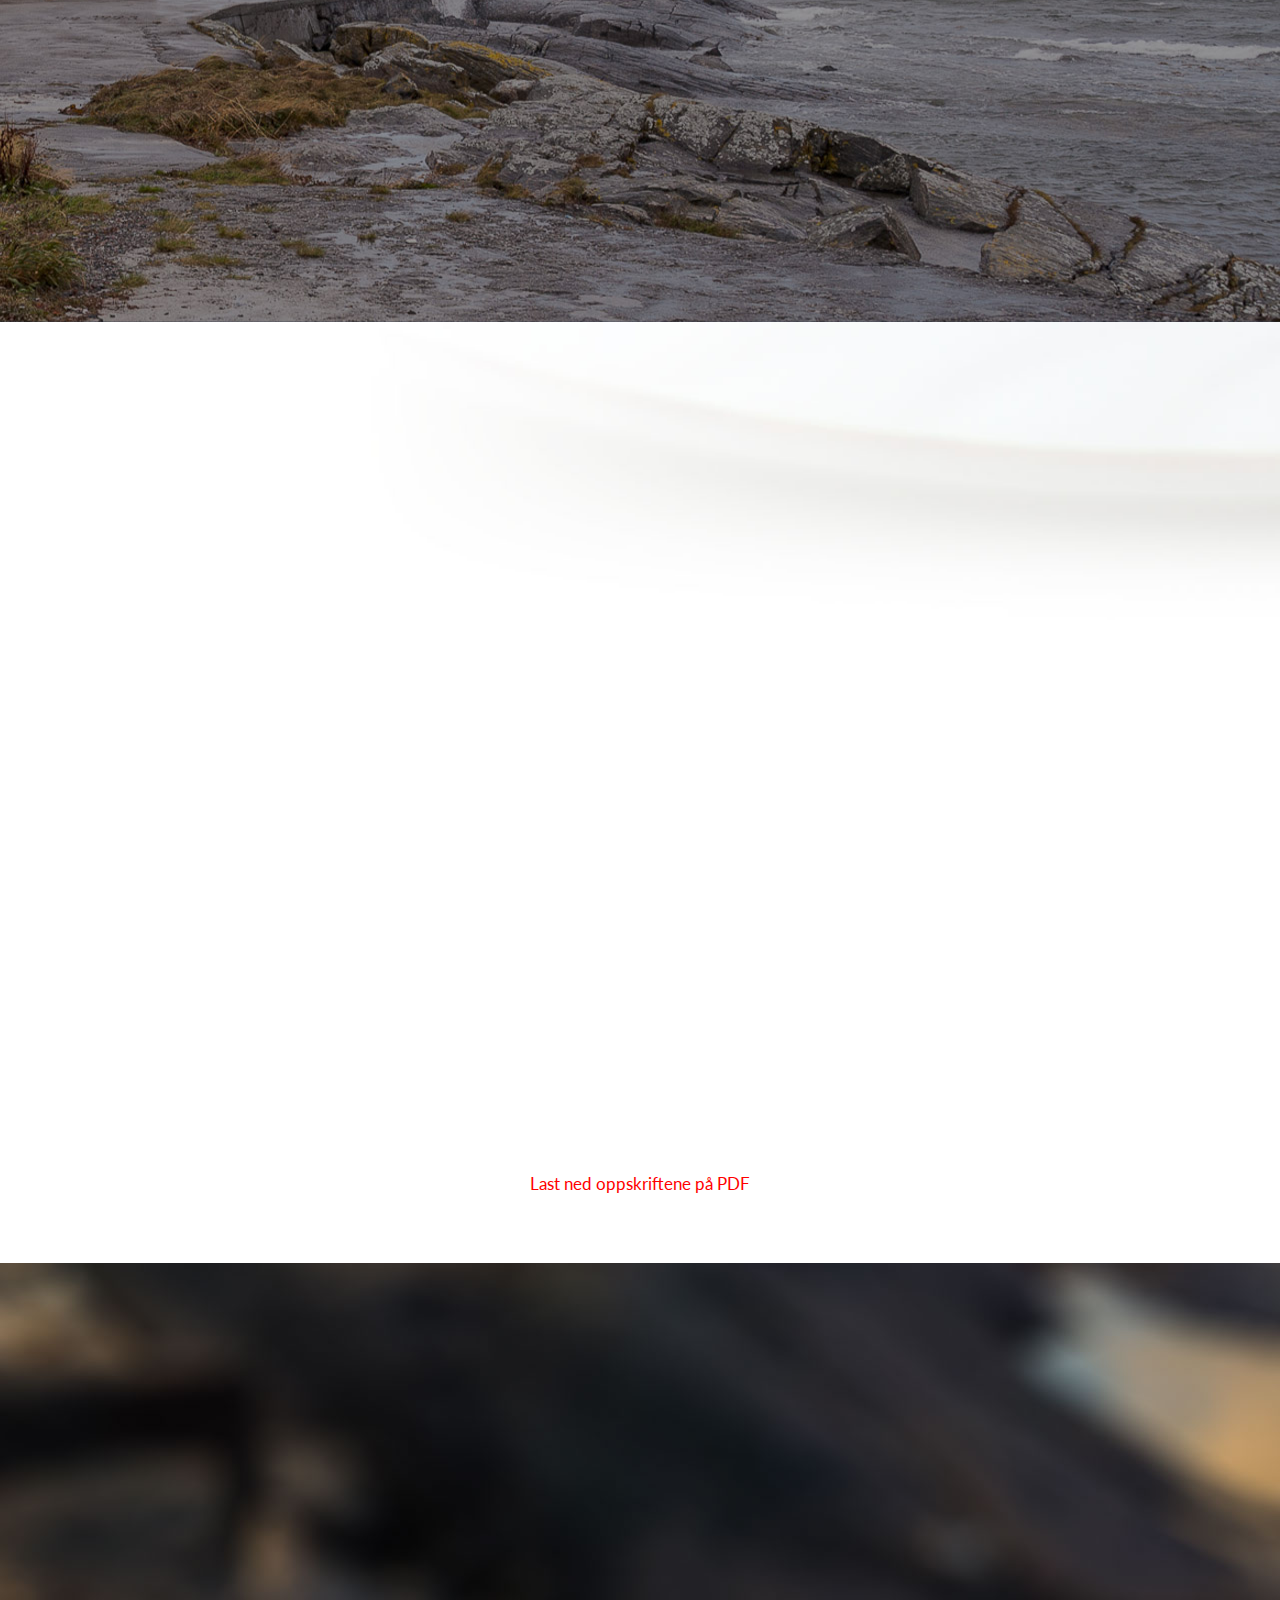
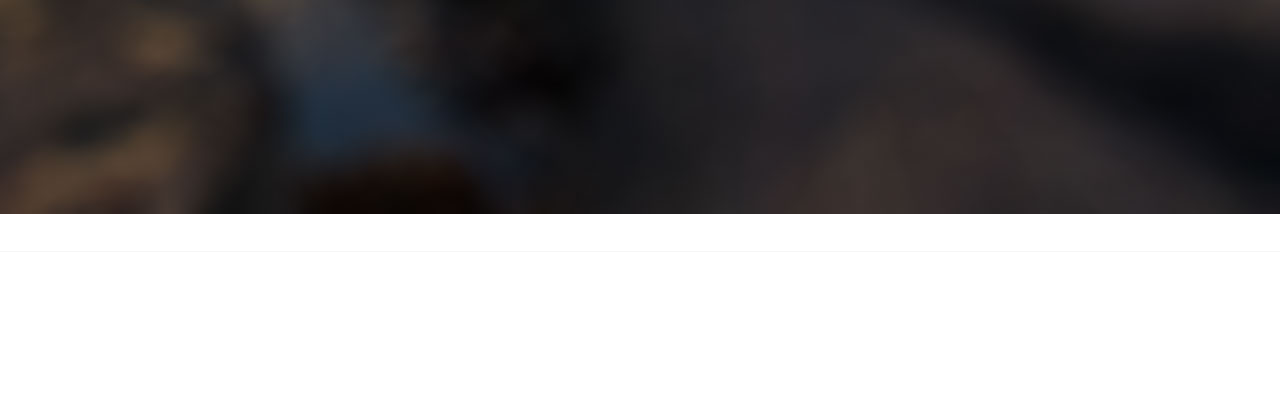
==== commit 9acd8c76: "Ferdig med ny landingsside" ====
--- a/index.html
+++ b/index.html
@@ -27,6 +27,16 @@
 <script src="js/touchTouch.jquery.js"></script>
 <script src="js/easescroller.js"></script>
 <script src="js/logoswitch.js"></script>
+<!--Google Analytics-->
+<script>
+  (function(i,s,o,g,r,a,m){i['GoogleAnalyticsObject']=r;i[r]=i[r]||function(){
+  (i[r].q=i[r].q||[]).push(arguments)},i[r].l=1*new Date();a=s.createElement(o),
+  m=s.getElementsByTagName(o)[0];a.async=1;a.src=g;m.parentNode.insertBefore(a,m)
+  })(window,document,'script','https://www.google-analytics.com/analytics.js','ga');
+
+  ga('create', 'UA-84714564-1', 'auto');
+  ga('send', 'pageview');
+</script>
 <!-- <script src='//maps.googleapis.com/maps/api/js?v=3.exp&amp;sensor=false'></script> -->
 
 <script>
@@ -246,11 +256,18 @@
                         <p class="text-left">Vårt utvidede samarbeid med ledende aktører innen kvalitetskontroll gjør at vi til enhver tid sikrer høy kvalitet på produksjon og dermed høy kvalitet på våre produkter.</p>
                         <img src="img/Grønt-Punkt-Roald.png" style="max-width:20%" alt="Grønt Punkt" title="Grønt Punkt" />
                     </div>
-
+                    <div class="col-xs-12">
+                        <br/>
+                        <div class="embed-responsive embed-responsive-16by9">
+                            <iframe src="https://drive.google.com/file/d/0B-HvQL9l3mQ_T0UxQk5XSWNxbzg/preview" class="embed-responsive-item" allowfullscreen="true"></iframe>
+                        </div>
+                        <br />
+                        <br />
                 </div>
             </div>
         </div>
 
+            <!--
         <div id="forhandlere" class="stellar-section">
             <div class="thumb-box4" data-stellar-background-ratio="0.1">
                 <div class="container">
@@ -261,7 +278,7 @@
                                 <div class="col-md-6">
                                     <div class="row" style="margin-bottom: 10px;">
                                         <div class="col-xs-3">
-                                            <img src="./img/logo/kiwi.png" style="max-width: 100%;">
+                                            <img src="./img/logo/kiwi.png" style="max-width: 100%;">                                     
                                         </div>
                                         <div class="col-xs-3">
                                             <img src="./img/logo/rimi.png" style="max-width: 100%;">
@@ -305,7 +322,138 @@
                 </div>
             </div>
         </div>
-
+-->
+            <div id="forhandlere" class="stellar-section">
+                <div class="thumb-box4" data-stellar-background-ratio="0.1">
+                    <div class="container">
+                        <div class="row">
+                            <div class="col-lg-10 col-lg-offset-1">
+                                <p class="title wow fadeInUp">Forhandlere</p>
+                                <div style="margin-bottom:10px; margin-top: 30px;color:#fff;font-size:.7em;line-height:1.1em !important" class="row">
+                                    <div class="col-md-6">
+                                        <div class="row" style="margin-bottom: 10px;">
+                                            <div class="col-xs-3">
+                                                <img src="/img/logo/kiwi.png" style="max-width: 100%;">
+                                                <h3 style="color:#fff;margin-top:1em;margin-bottom:0">Hele året:</h3>
+                                                Kremmergaarden<br />
+                                                Sundgata<br />
+                                                Klokkersund<br />
+                                                Skarbøvik<br />
+                                                Volda<br />
+                                                Ørsta<br />
+                                                Valderøy<br />
+                                                Kværve
+                                                <h3 style="color:#fff;margin-top:1em;margin-bottom:0">Kun til jul:</h3>
+                                                Ørsta, Meieribygg<br />
+                                                Sula
+                                            </div>
+                                            <div class="col-xs-3">
+                                                <img src="/img/logo/rimi.png" style="max-width: 100%;">
+                                                <h3 style="color:#fff;margin-top:1em;margin-bottom:0">coop</h3>
+                                            </div>
+                                            <div class="col-xs-3">
+                                                <img src="/img/logo/rema1000.png" style="max-width: 100%;">
+                                                <h3 style="color:#fff;margin-top:1em;margin-bottom:0">Hele året:</h3>
+                                                Volda<br />
+                                                Langevåg<br />
+                                                Åndalsnes<br />
+                                                Moa<br />
+                                                Nedre Strandgt<br />
+                                                Vestnes<br />
+                                                Eide<br />
+                                                Ørsta<br />
+                                                Reknes, Molde<br />
+                                                Fugelset, Molde<br />
+                                                Blindheim<br />
+                                                Brattvåg<br />
+                                                Digerneset<br />
+                                                Breivika<br />
+                                                Giske
+                                                <h3 style="color:#fff;margin-top:1em;margin-bottom:0">Kun til jul:</h3>
+                                                Ulsteinvik<br />
+                                                Stranda<br />
+                                                Elnesvågen<br />
+                                                Sunndalsøra
+                                            </div>
+                                            <div class="col-xs-3">
+                                                <img src="/img/logo/coop.png" style="max-width: 100%;">
+                                                <h3 style="color:#fff;margin-top:1em;margin-bottom:0">Hele året:</h3>
+                                                prix Sjøholt<br />
+                                                extra Skodje<br />
+                                                extra Brattvåg<br />
+                                                prix Vatneeidet<br />
+                                                marked Stordal
+                                                <h3 style="color:#fff;margin-top:1em;margin-bottom:0">Kun til jul:</h3>
+                                                marked Harøy<br />
+                                                marked Haramsøy<br />
+                                                Vestnes
+                                            </div>
+                                        </div>
+                                    </div>
+                                    <div class="col-md-6">
+                                        <div class="row">
+                                            <div class="col-xs-3">
+                                                <img src="/img/logo/bunnpris.png" style="max-width: 100%;">
+                                                <h3 style="color:#fff;margin-top:1em;margin-bottom:0">Hele året:</h3>
+                                                Valderøya<br />
+                                                Åndalsnes<br />
+                                                Brattvåg<br />
+                                                Sjøholt<br />
+                                                Molde Sentrum<br />
+                                                Spjelkavik
+                                                <h3 style="color:#fff;margin-top:1em;margin-bottom:0">Kun til jul:</h3>
+                                                Havreneset Mat<br />
+                                                Ikornes
+                                            </div>
+                                            <div class="col-xs-3">
+                                                <img src="/img/logo/joker.png" style="max-width: 100%;">
+                                                <h3 style="color:#fff;margin-top:1em;margin-bottom:0">Hele året:</h3>
+                                                Joker Roald<br />
+                                                Joker Stordal<br />
+                                                Joker Godøy
+                                                <h3 style="color:#fff;margin-top:1em;margin-bottom:0">Kun til jul:</h3>
+                                                Joker Velledalen
+                                            </div>
+                                            <div class="col-xs-3">
+                                                <img src="/img/logo/spar.png" style="max-width: 100%;">
+                                                <h3 style="color:#fff;margin-top:1em;margin-bottom:0">Hele året:</h3>
+                                                Eidsneset<br />
+                                                Flisnes<br />
+                                                Larsgården<br />
+                                                Valldal<br />
+                                                Stokke, Ellingsøya
+                                            </div>
+                                            <div class="col-xs-3">
+                                                <img src="/img/logo/eurospar.png" style="max-width: 100%;">
+                                                <h3 style="color:#fff;margin-top:1em;margin-bottom:0">Hele året:</h3>
+                                                Moa<br />
+                                                Valdeøya<br />
+                                                Fosnavågen<br />
+                                                Blindheim<br />
+                                                Ørsta<br />
+                                                Søvik Mathus
+                                            </div>
+                                        </div>
+                                    </div>
+                                </div>
+                                <p class="description wow fadeInUp" data-wow-delay="0.1s">
+                                    <h3 style="color:#fff;margin-top:1em;margin-bottom:0">
+                                        Øvrige: Fenaknoken Oslo, Kraemer Maritime Ålesund - Bergen - Tromsø og Sunnmøre Engros<br />
+                                        Ønsker du å bli forhandler?
+                                        Kontakt oss på: Telefon: <a href="tel:+4798871275">988 71 275</a> - epost: <a href="mailto:post@vigramor.no">post@vigramor.no</a><br />
+                                    </h3></br>
+                                    <!--    <span class="description mindretxt">Ønsker du å bli forhandler? Kontaktinformasjon nederst på siden.</span>
+                            -->
+                                </p>
+                                <p class="description wow fadeInUp" data-wow-delay="0.1s">
+                                    <b>Kjøp Vigramør året rundt på nettbutikken:</b><br />
+                                    <a href="http://123.no/produkt/vigram%C3%B8r" target="_blank"><img src="/img/logo/godmat123.png" class="godmat123link"></a>
+                                </p>
+                            </div>
+                        </div>
+                    </div>
+                </div>
+            </div>
         <div id="oppskrifter" class="thumb-box3">
             <div class="container">
                 <div class="row">
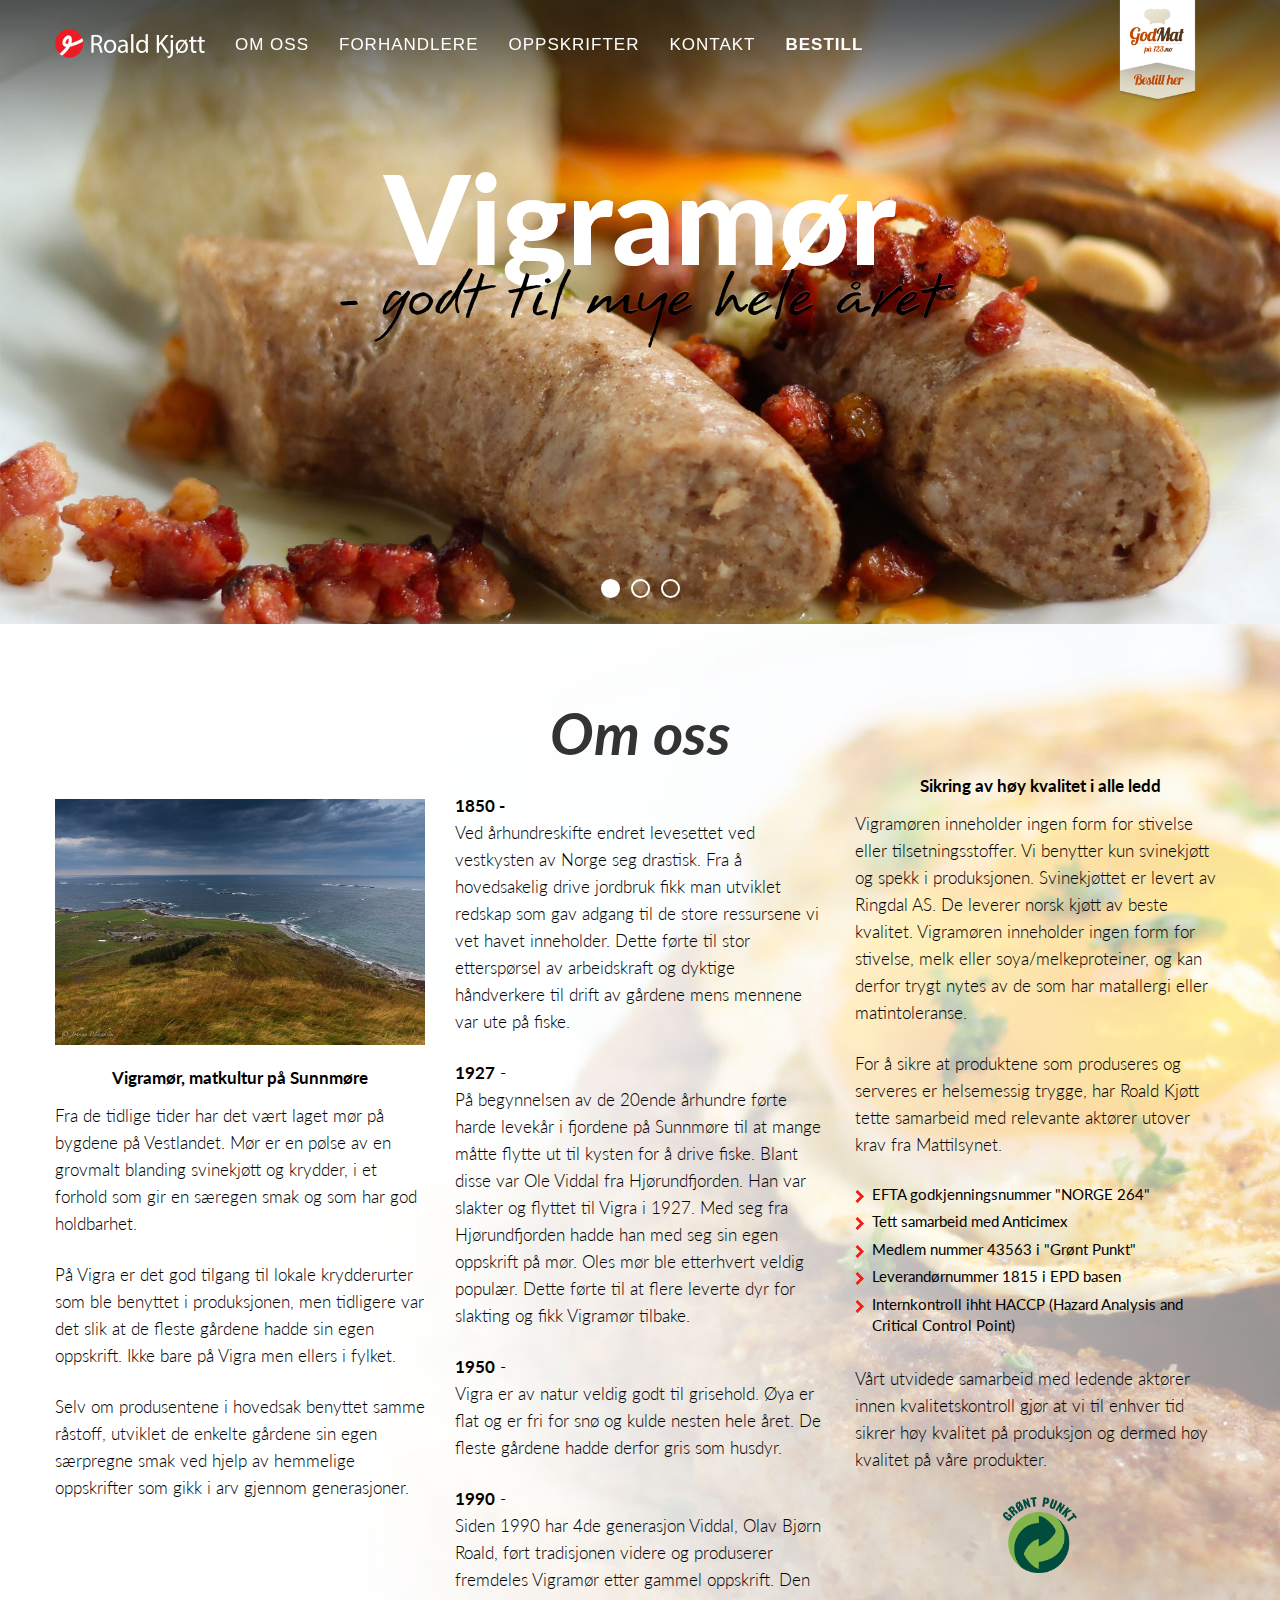
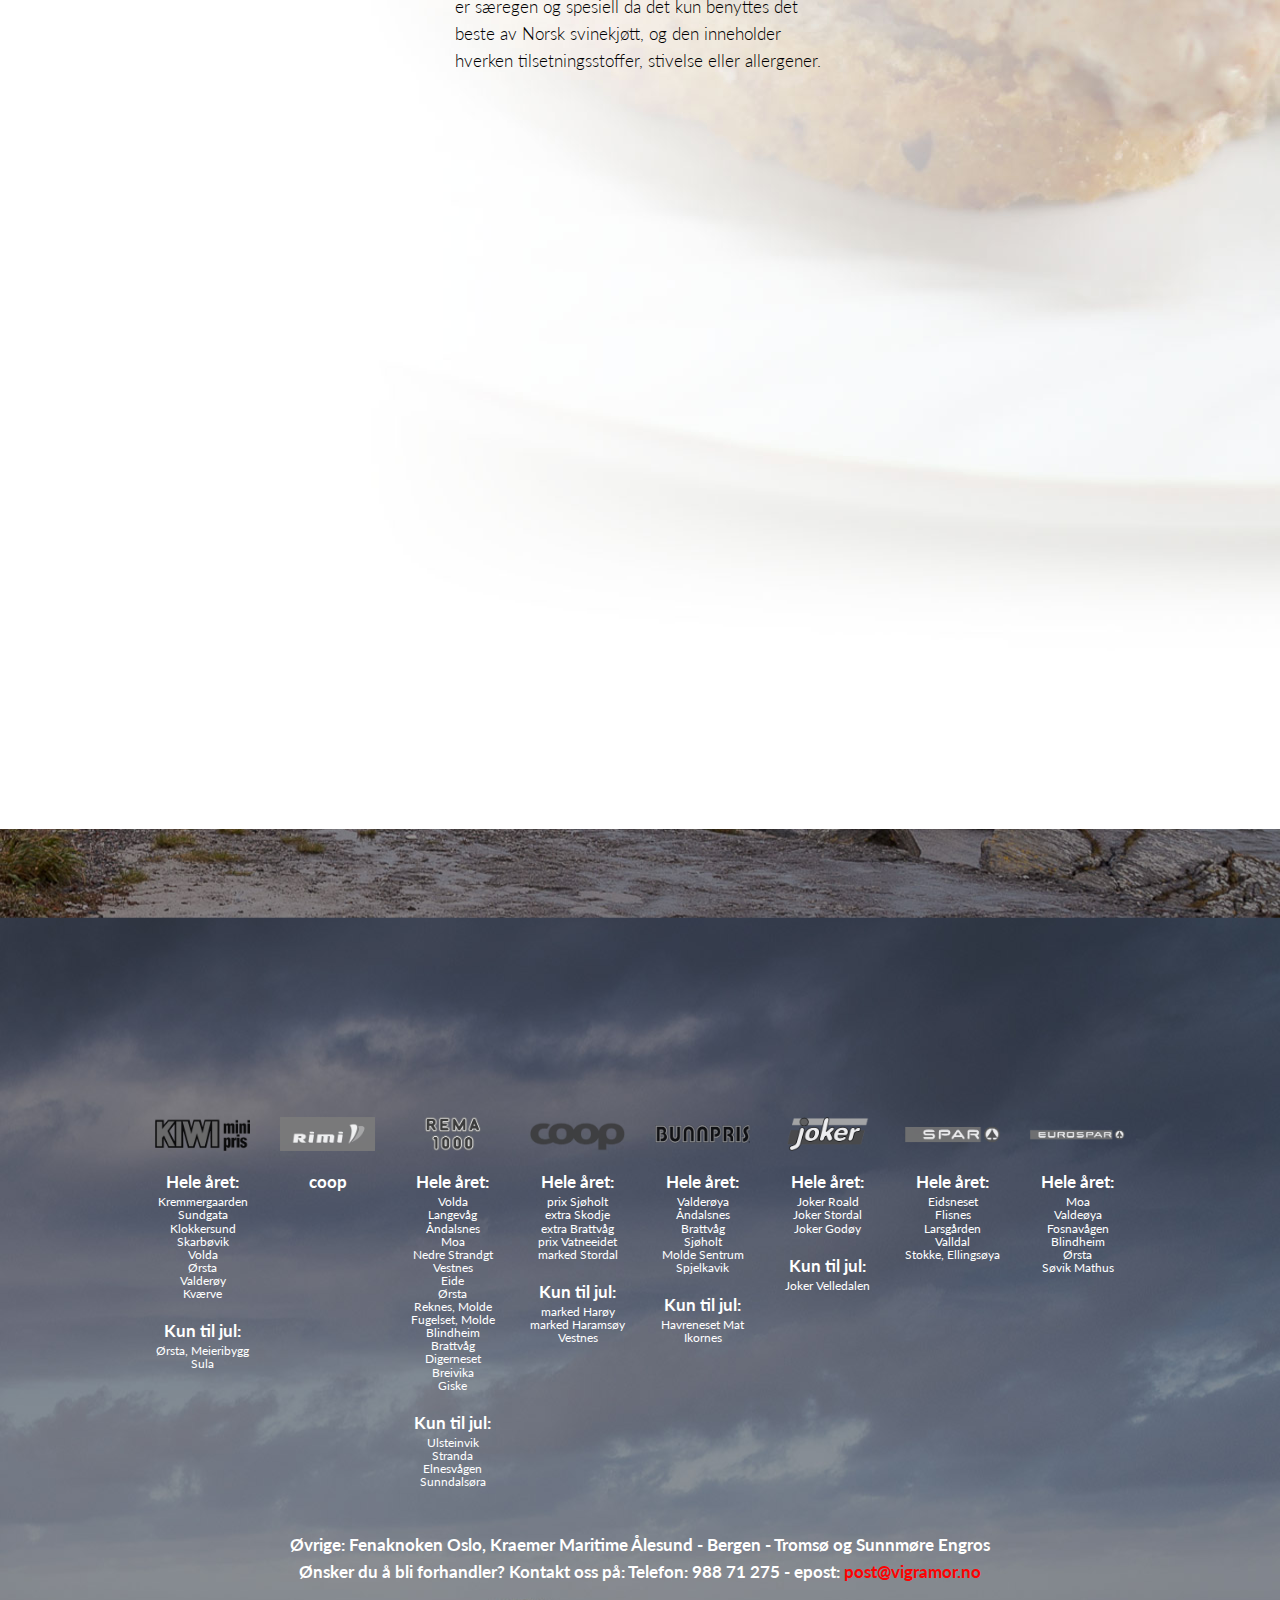
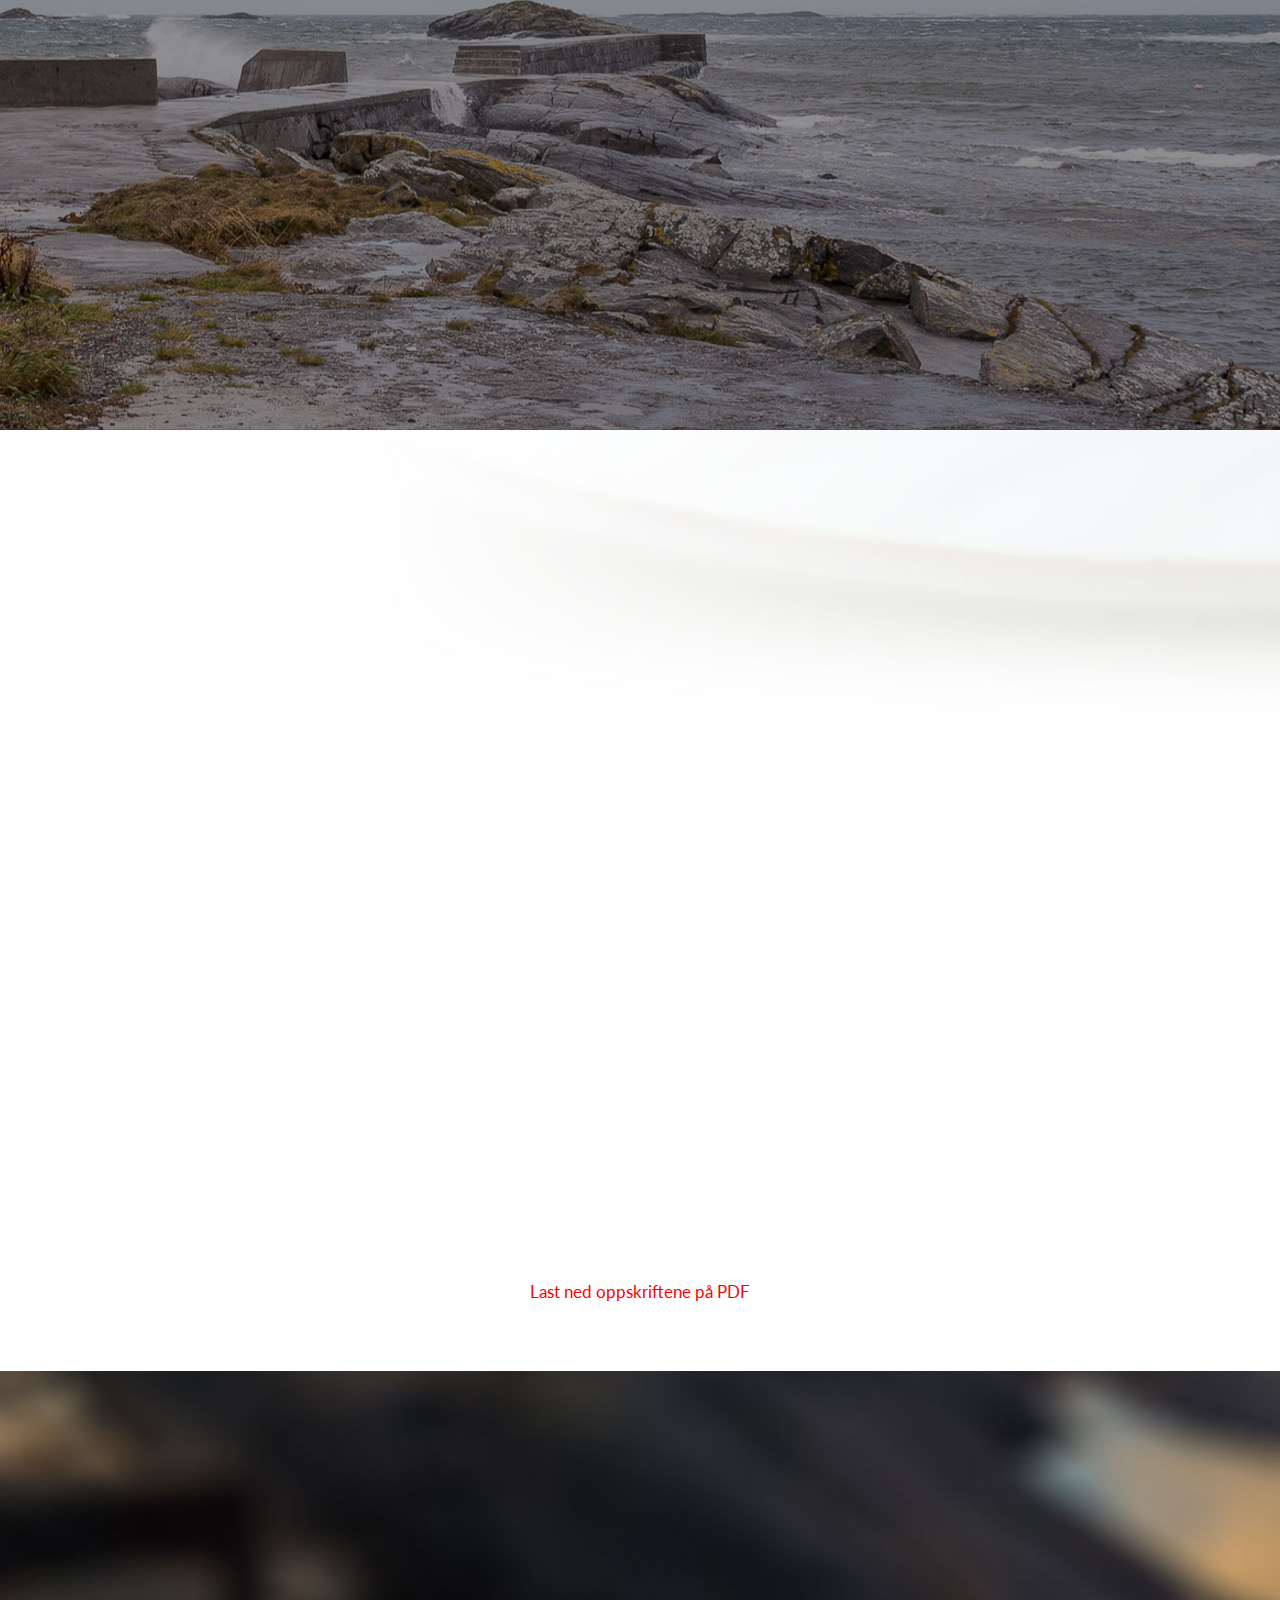
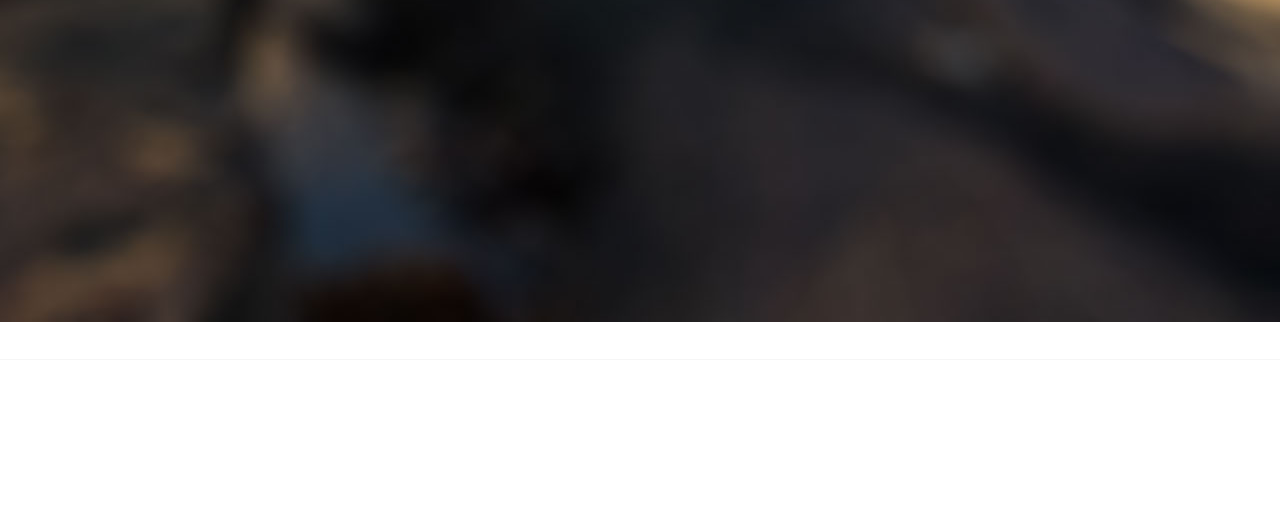
==== commit 65709aad: "Oppdatert informasjon om historien bak Vigramøren etter korrigeringer fra Olav-Bjørn" ====
--- a/index.html
+++ b/index.html
@@ -182,20 +182,25 @@
                                 <div class="caption">
                                     <p class="text-left">
                                         <b>1850 -</b><br />
-                                        Ved århundreskifte endret levesettet ved vestkysten av Norge seg drastisk. Fra å hovedsakelig drive jordbruk fikk man utviklet redskap som gav adgang til de store ressursene vi vet havet inneholder. Dette førte til stor etterspørsel av arbeidskraft og dyktige håndverkere til drift av gårdene mens mennene var ute på fiske.
+                                        Ved århundreskifte endret levesettet ved vestkysten av Norge seg drastisk. 
+                                        Fra å hovedsakelig drive jordbruk fikk man utviklet redskap som gav adgang til de store ressursene vi vet havet inneholder. 
+                                        Dette førte til stor etterspørsel av arbeidskraft og dyktige håndverkere til drift av gårdene mens mennene var ute på fiske.
                                     </p>
                                     <p class="text-left">
                                         <b>1927</b> -<br />
-                                        På begynnelsen av det 20ende århundre gjorde harde levekår i fjordene på Sunnmøre at mange mennesker flyttet ut på kysten og bosatte der.
-                                        Blant disse var Ole Viddal fra Hjørundfjorden. Han var slakter, og flyttet til Vigra i 1927. Med seg hadde han sin egen oppskrift på svinemør.
+                                        På begynnelsen av de 20ende århundre førte harde levekår i fjordene på Sunnmøre til at mange måtte flytte ut til kysten for å drive fiske. 
+                                        Blant disse var Ole Viddal fra Hjørundfjorden. Han var slakter og flyttet til Vigra i 1927. 
+                                        Med seg fra Hjørundfjorden hadde han med seg sin egen oppskrift på mør. Oles mør ble etterhvert veldig populær. 
+                                        Dette førte til at flere leverte dyr for slakting og fikk Vigramør tilbake.
                                     </p>
                                     <p class="text-left">
                                         <b>1950</b> -<br />
                                         Vigra er av natur veldig godt til grisehold. Øya er flat og er fri for snø og kulde nesten hele året. De fleste gårdene hadde derfor gris som husdyr.
                                     </p>
                                     <p class="text-left">
-                                        <b>2009</b> -<br />
-                                        Oles mør ble etter hvert meget populær slik at flere leverte grisene til slakt hos ham, for så og få Vigramør tilbake. Siden 1990 har det vært fjerde generasjon Viddal, Olav Bjørn Roald som driver tradisjonen videre.
+                                        <b>1990</b> -<br />
+                                        Siden 1990 har 4de generasjon Viddal, Olav Bjørn Roald, ført tradisjonen videre og produserer fremdeles Vigramør etter gammel oppskrift. 
+                                        Den er særegen og spesiell da det kun benyttes det beste av Norsk svinekjøtt, og den inneholder hverken tilsetningsstoffer, stivelse eller allergener.
 
                                     </p>
                                 </div>
